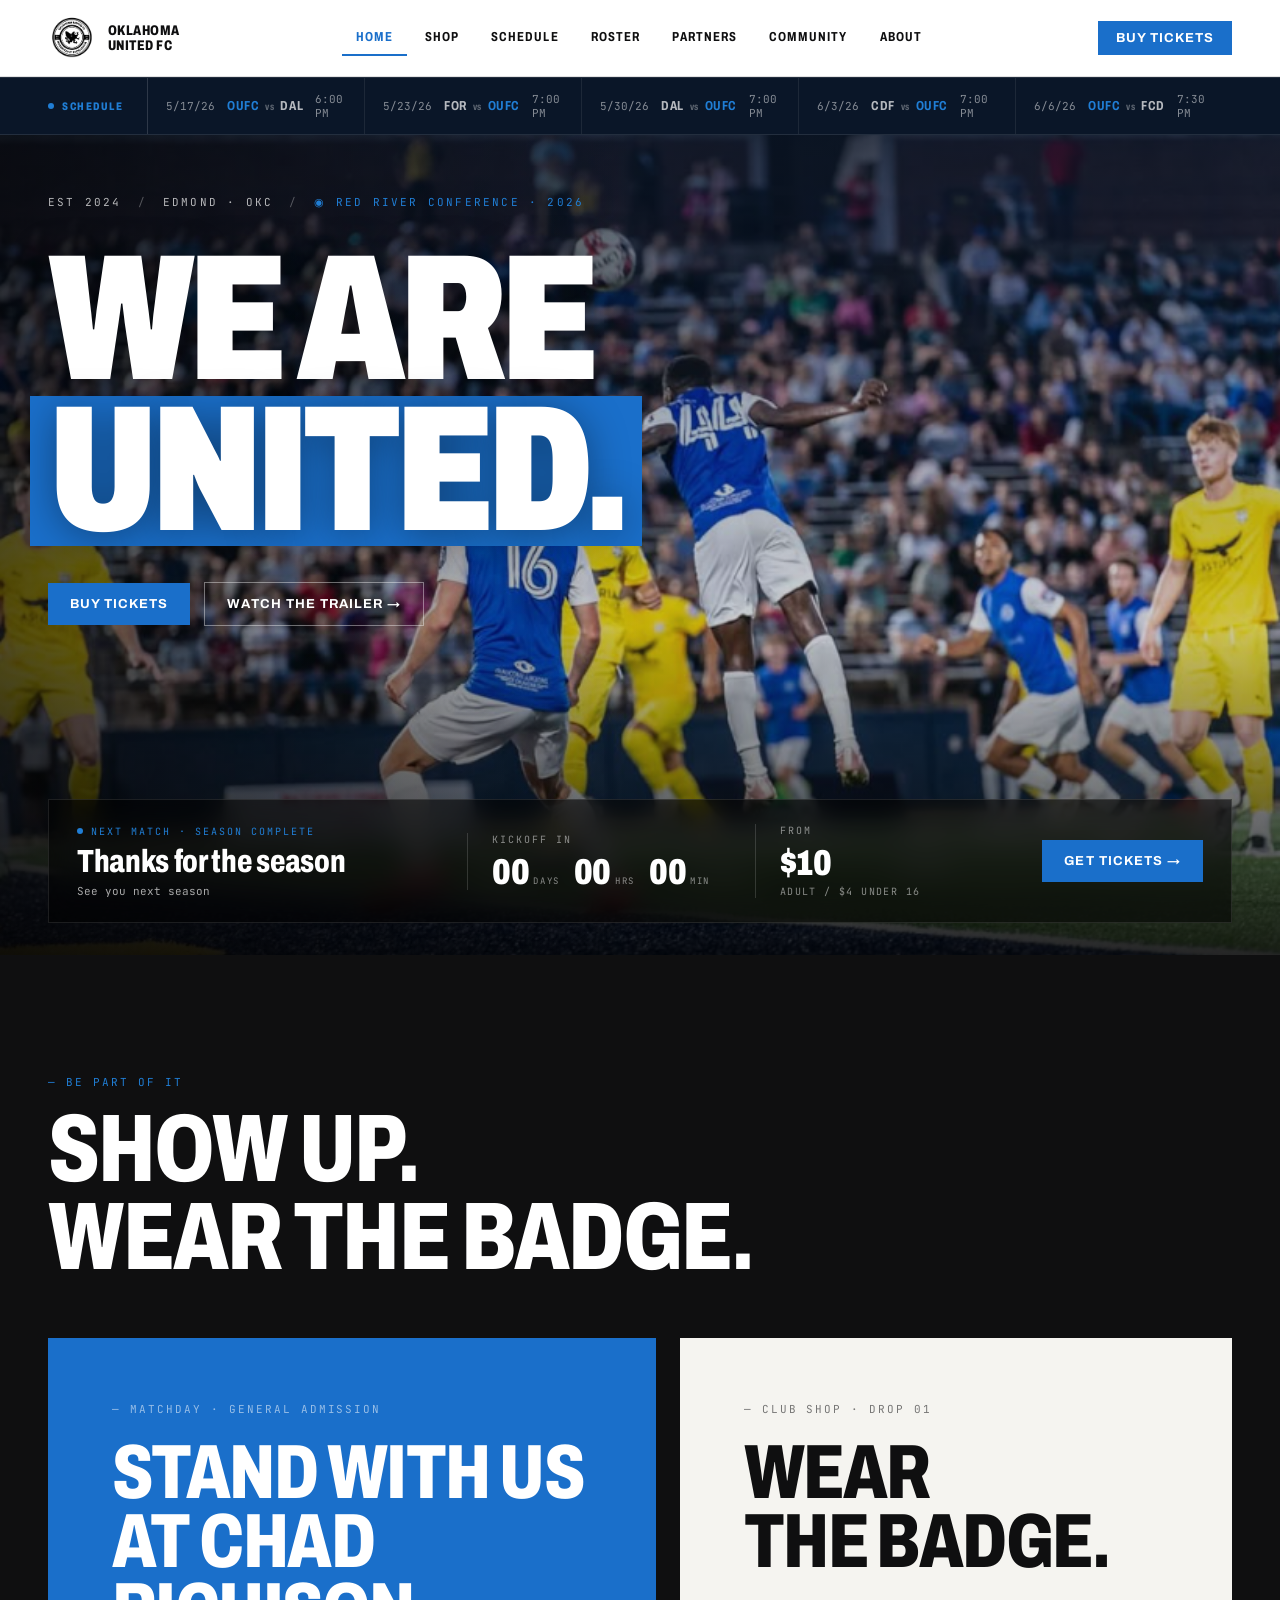
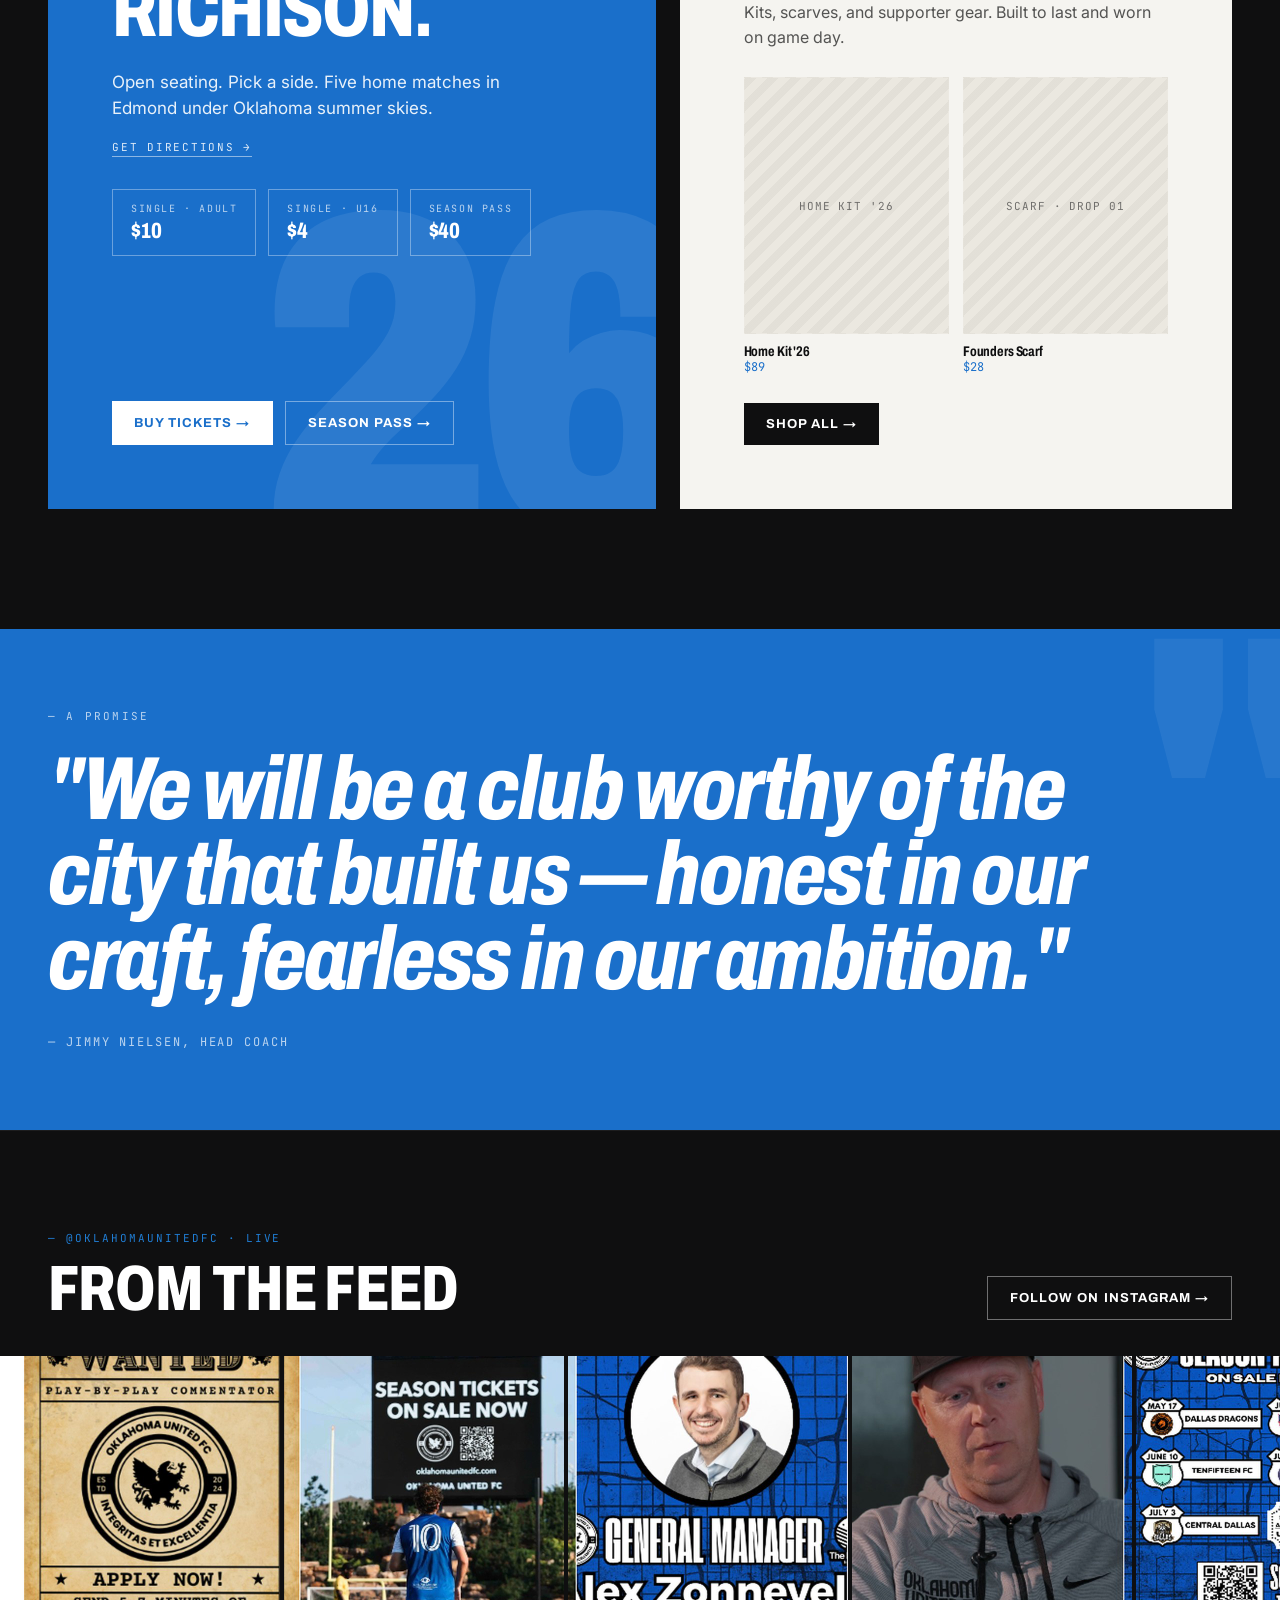
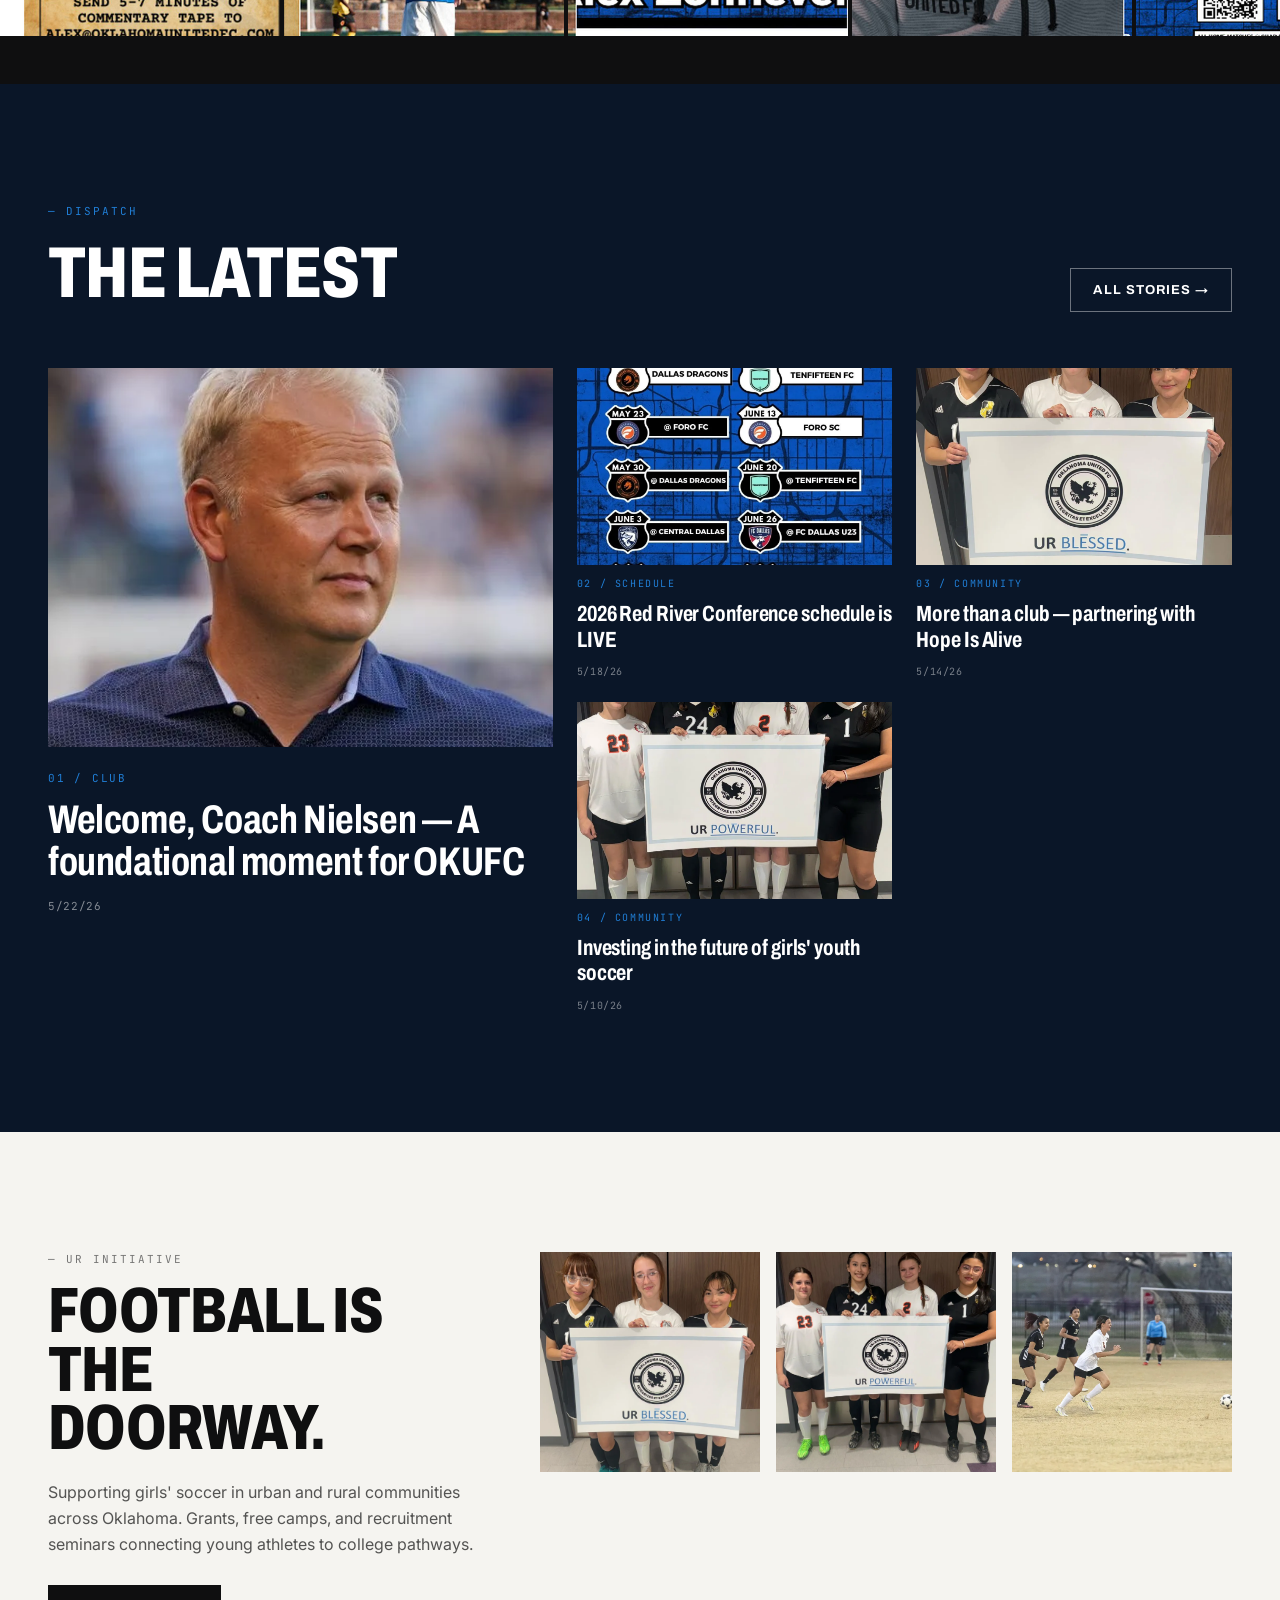
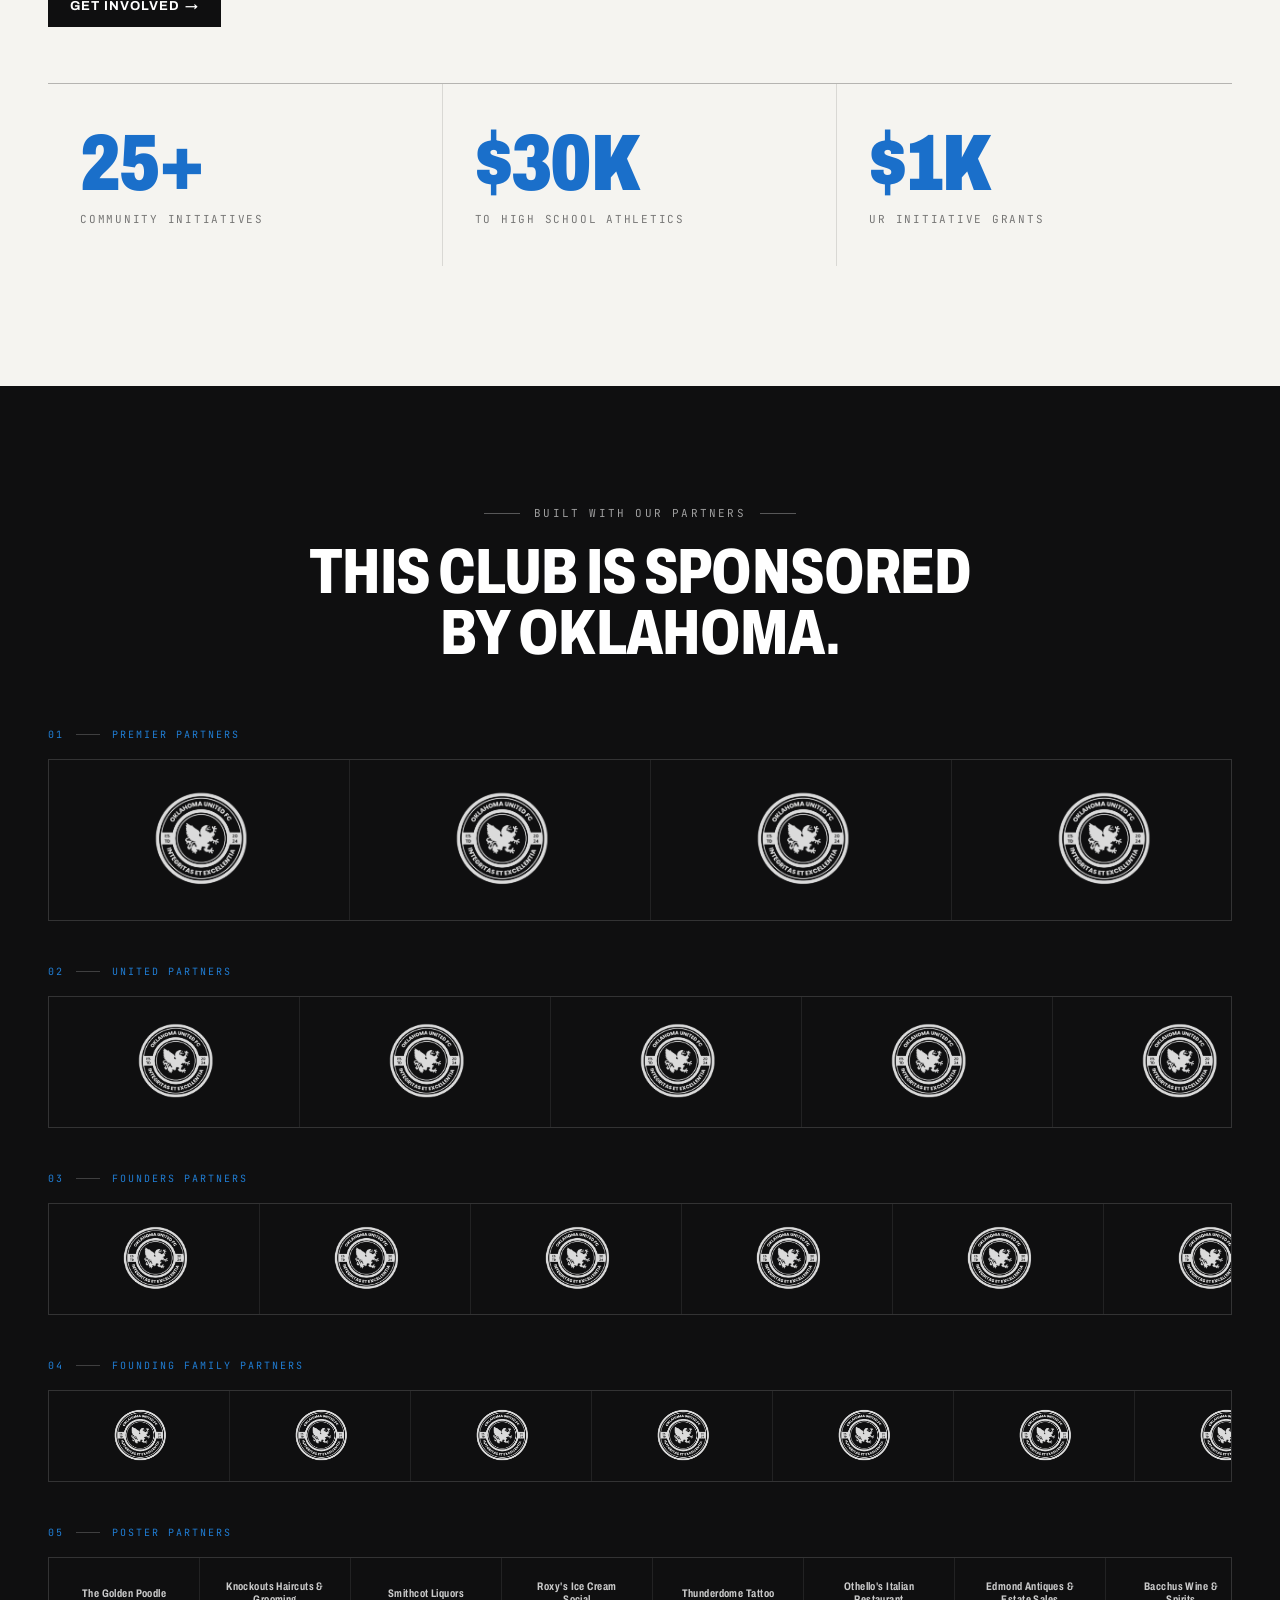
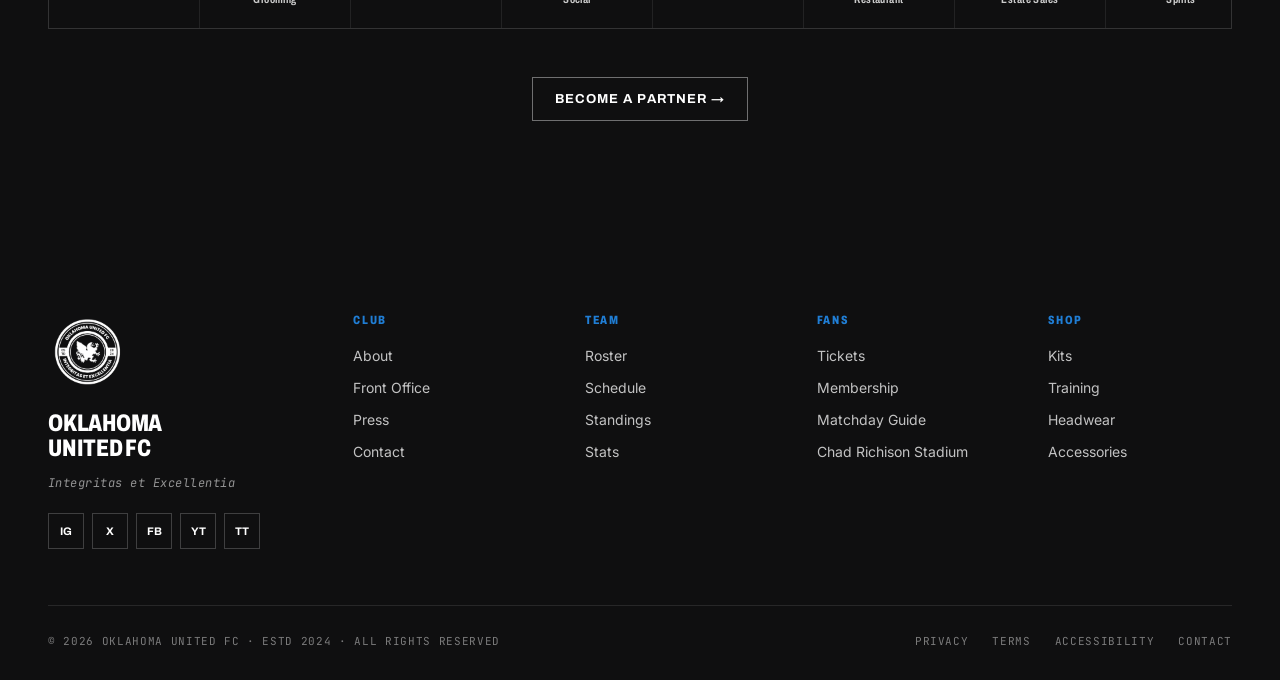
==== index.html @ c5e687e4 "Home: partner tiers use the same continuous marquee (dark variant) Co-Authored-By: Claude Opus 4.7 (" ====
<!doctype html>
<html lang="en">
<head>
<meta charset="utf-8" />
<title>Oklahoma United FC</title>
<meta name="viewport" content="width=device-width, initial-scale=1" />
<meta name="description" content="Oklahoma United FC — Inaugural 2026 season in The League FC's Red River Conference. Chad Richison Stadium · Edmond, OK." />
<link rel="icon" href="assets/logo-club.png" />
<meta property="og:type" content="website" />
<meta property="og:title" content="Oklahoma United FC" />
<meta property="og:description" content="Oklahoma United FC. Inaugural 2026 season in The League FC's Red River Conference. Chad Richison Stadium, Edmond, OK." />
<meta property="og:image" content="/assets/og-image.png" />
<meta property="og:image:width" content="1200" />
<meta property="og:image:height" content="630" />
<meta property="og:site_name" content="Oklahoma United FC" />
<meta name="twitter:card" content="summary_large_image" />
<meta name="twitter:title" content="Oklahoma United FC" />
<meta name="twitter:description" content="Oklahoma United FC. Inaugural 2026 season in The League FC's Red River Conference. Chad Richison Stadium, Edmond, OK." />
<meta name="twitter:image" content="/assets/og-image.png" />
<link rel="preconnect" href="https://fonts.googleapis.com" />
<link rel="preconnect" href="https://fonts.gstatic.com" crossorigin />
<link href="https://fonts.googleapis.com/css2?family=Archivo:ital,wdth,wght@0,75..125,400..900;1,75..125,400..900&family=Inter:wght@400;500;600;700&family=JetBrains+Mono:ital,wght@0,400;0,500;1,400&display=swap" rel="stylesheet" />
<link rel="stylesheet" href="styles/oufc.css" />
</head>
<body>
<div class="page page-dark">
  <div data-nav data-active="Home"></div>
  <div data-ticker="dark"></div>

  <!-- HERO -->
  <section style="position:relative;background:#000;color:#fff;overflow:hidden;min-height:820px;">
    <img src="assets/hero-main.jpg" alt="Oklahoma United FC" style="position:absolute;inset:0;width:100%;height:100%;object-fit:cover;object-position:center 35%;" onerror="this.style.display='none'" />
    <div style="position:absolute;inset:0;background:linear-gradient(180deg, rgba(10,22,40,0.78) 0%, rgba(10,22,40,0.3) 35%, rgba(10,22,40,0.2) 60%, rgba(0,0,0,0.85) 100%);"></div>
    <div style="position:absolute;inset:0;background:linear-gradient(90deg, rgba(0,0,0,0.6) 0%, transparent 50%);"></div>

    <div style="position:relative;max-width:1440px;margin:0 auto;padding:60px 48px 0;min-height:820px;display:flex;flex-direction:column;justify-content:space-between;">
      <div>
        <div class="font-mono" style="font-size:11px;letter-spacing:0.2em;text-transform:uppercase;color:rgba(255,255,255,0.7);margin-bottom:36px;display:flex;gap:16px;align-items:center;flex-wrap:wrap;">
          <span>EST 2024</span>
          <span style="color:rgba(255,255,255,0.3);">/</span>
          <span>EDMOND · OKC</span>
          <span style="color:rgba(255,255,255,0.3);">/</span>
          <span style="color:var(--blue-light);">◉ RED RIVER CONFERENCE · 2026</span>
        </div>
        <h1 class="font-display" style="font-size:clamp(80px, 14vw, 220px);font-weight:900;line-height:0.84;letter-spacing:-0.04em;text-transform:uppercase;margin-bottom:32px;text-shadow:0 4px 40px rgba(0,0,0,0.4);">
          We are<br/>
          <span style="background:var(--blue);padding:0 18px;display:inline-block;margin-left:-18px;">United.</span>
        </h1>
        <div style="display:flex;gap:14px;align-items:center;margin-top:36px;flex-wrap:wrap;">
          <a class="btn btn-primary" href="https://www.intix.com/org/oklahoma-united-fc" target="_blank" rel="noopener">Buy Tickets</a>
          <a class="btn btn-ghost-light" href="https://www.instagram.com/p/DLiURuMO5Ev/" target="_blank" rel="noopener">Watch the trailer →</a>
        </div>
      </div>

      <!-- Bottom strip — countdown + match info -->
      <div style="background:rgba(0,0,0,0.55);backdrop-filter:blur(14px);border:1px solid rgba(255,255,255,0.1);padding:24px 28px;display:grid;grid-template-columns:1.4fr 1fr 1fr auto;gap:32px;align-items:center;margin-bottom:32px;">
        <div>
          <div class="font-mono" style="font-size:10px;letter-spacing:0.2em;text-transform:uppercase;color:var(--blue-light);margin-bottom:8px;display:flex;align-items:center;gap:8px;">
            <span style="width:6px;height:6px;background:var(--blue-light);border-radius:50%;"></span>
            <span>Next Match · <span id="next-day-date">--</span></span>
          </div>
          <div id="next-matchup" class="font-display" style="font-size:32px;font-weight:800;line-height:1;">--</div>
          <div id="next-meta" class="font-mono" style="font-size:11px;color:rgba(255,255,255,0.65);margin-top:6px;">--</div>
        </div>
        <div style="border-left:1px solid rgba(255,255,255,0.15);padding-left:24px;">
          <div class="font-mono" style="font-size:10px;letter-spacing:0.2em;text-transform:uppercase;color:rgba(255,255,255,0.5);margin-bottom:8px;">Kickoff in</div>
          <div style="display:flex;gap:14px;align-items:baseline;">
            <div><span id="cd-days" class="font-display" style="font-size:36px;font-weight:900;line-height:1;">--</span><span class="font-mono" style="font-size:9px;letter-spacing:0.18em;color:rgba(255,255,255,0.5);margin-left:4px;">DAYS</span></div>
            <div><span id="cd-hrs" class="font-display" style="font-size:36px;font-weight:900;line-height:1;">--</span><span class="font-mono" style="font-size:9px;letter-spacing:0.18em;color:rgba(255,255,255,0.5);margin-left:4px;">HRS</span></div>
            <div><span id="cd-min" class="font-display" style="font-size:36px;font-weight:900;line-height:1;">--</span><span class="font-mono" style="font-size:9px;letter-spacing:0.18em;color:rgba(255,255,255,0.5);margin-left:4px;">MIN</span></div>
          </div>
        </div>
        <div style="border-left:1px solid rgba(255,255,255,0.15);padding-left:24px;">
          <div class="font-mono" style="font-size:10px;letter-spacing:0.2em;text-transform:uppercase;color:rgba(255,255,255,0.5);margin-bottom:8px;">From</div>
          <div class="font-display" style="font-size:36px;font-weight:900;line-height:1;">$10</div>
          <div class="font-mono" style="font-size:10px;color:rgba(255,255,255,0.5);margin-top:4px;letter-spacing:0.14em;text-transform:uppercase;">Adult / $4 Under 16</div>
        </div>
        <a class="btn btn-primary" href="https://www.intix.com/org/oklahoma-united-fc" target="_blank" rel="noopener">Get Tickets →</a>
      </div>
    </div>
  </section>

  <!-- TICKETS + SHOP -->
  <section style="background:var(--ink);color:#fff;padding:32px 48px 120px;">
    <div style="max-width:1440px;margin:0 auto;">
      <div style="padding-top:88px;padding-bottom:56px;display:flex;justify-content:space-between;align-items:flex-end;flex-wrap:wrap;gap:24px;">
        <div>
          <div class="font-mono" style="font-size:11px;letter-spacing:0.18em;text-transform:uppercase;color:var(--blue-light);margin-bottom:16px;">— Be part of it</div>
          <h2 class="font-display" style="font-size:clamp(48px, 8vw, 96px);font-weight:800;line-height:0.92;text-transform:uppercase;letter-spacing:-0.02em;">Show up.<br/>Wear the badge.</h2>
        </div>
      </div>
      <div style="display:grid;grid-template-columns:1.1fr 1fr;gap:24px;">
        <div style="background:var(--blue);padding:64px;position:relative;overflow:hidden;min-height:560px;display:flex;flex-direction:column;">
          <div class="font-display" style="position:absolute;right:-40px;bottom:-100px;font-size:460px;font-weight:900;color:rgba(255,255,255,0.08);line-height:1;letter-spacing:-0.04em;pointer-events:none;">26</div>
          <div class="eyebrow eyebrow-light" style="margin-bottom:22px;position:relative;">— Matchday · General Admission</div>
          <h3 class="font-display" style="font-size:clamp(48px, 6vw, 80px);font-weight:800;line-height:0.9;text-transform:uppercase;letter-spacing:-0.02em;margin-bottom:24px;position:relative;">Stand with us<br/>at Chad<br/>Richison.</h3>
          <p style="font-size:17px;line-height:1.55;color:rgba(255,255,255,0.9);max-width:440px;margin-bottom:18px;position:relative;">Open seating. Pick a side. Five home matches in Edmond under Oklahoma summer skies.</p>
          <a href="https://www.google.com/maps/search/?api=1&query=Chad+Richison+Stadium+100+E+University+Dr+Edmond+OK" target="_blank" rel="noopener" class="font-mono" style="display:inline-block;font-size:11px;letter-spacing:0.16em;text-transform:uppercase;color:rgba(255,255,255,0.85);text-decoration:none;border-bottom:1px solid rgba(255,255,255,0.5);padding-bottom:2px;margin-bottom:32px;position:relative;align-self:flex-start;">Get Directions →</a>
          <div style="display:flex;gap:12px;margin-bottom:36px;position:relative;flex-wrap:wrap;">
            <div style="padding:12px 18px;border:1px solid rgba(255,255,255,0.35);display:flex;flex-direction:column;gap:4px;">
              <span class="font-mono" style="font-size:10px;letter-spacing:0.16em;text-transform:uppercase;color:rgba(255,255,255,0.7);">Single · Adult</span>
              <span class="font-display" style="font-size:22px;font-weight:800;">$10</span>
            </div>
            <div style="padding:12px 18px;border:1px solid rgba(255,255,255,0.35);display:flex;flex-direction:column;gap:4px;">
              <span class="font-mono" style="font-size:10px;letter-spacing:0.16em;text-transform:uppercase;color:rgba(255,255,255,0.7);">Single · U16</span>
              <span class="font-display" style="font-size:22px;font-weight:800;">$4</span>
            </div>
            <div style="padding:12px 18px;border:1px solid rgba(255,255,255,0.35);display:flex;flex-direction:column;gap:4px;">
              <span class="font-mono" style="font-size:10px;letter-spacing:0.16em;text-transform:uppercase;color:rgba(255,255,255,0.7);">Season Pass</span>
              <span class="font-display" style="font-size:22px;font-weight:800;">$40</span>
            </div>
          </div>
          <div style="margin-top:auto;display:flex;gap:12px;position:relative;flex-wrap:wrap;">
            <a class="btn" href="https://www.intix.com/org/oklahoma-united-fc" target="_blank" rel="noopener" style="background:#fff;color:var(--blue);">Buy Tickets →</a>
            <a class="btn btn-ghost-light" href="tickets.html">Season Pass →</a>
          </div>
        </div>

        <div style="background:var(--paper);color:var(--ink);padding:64px;min-height:560px;display:flex;flex-direction:column;">
          <div class="eyebrow" style="margin-bottom:22px;">— Club Shop · Drop 01</div>
          <h3 class="font-display" style="font-size:clamp(48px, 6vw, 80px);font-weight:800;line-height:0.9;text-transform:uppercase;letter-spacing:-0.02em;margin-bottom:24px;">Wear<br/>the badge.</h3>
          <p style="font-size:16px;line-height:1.55;color:rgba(15,15,16,0.7);max-width:440px;margin-bottom:28px;">Kits, scarves, and supporter gear. Built to last and worn on game day.</p>
          <div style="display:grid;grid-template-columns:1fr 1fr;gap:14px;flex:1;margin-bottom:28px;">
            <div style="display:flex;flex-direction:column;">
              <div class="ph ph-light" style="aspect-ratio:4/5;flex:1;margin-bottom:10px;">HOME KIT '26</div>
              <div class="font-display" style="font-size:14px;font-weight:700;">Home Kit '26</div>
              <div class="font-mono" style="font-size:12px;color:var(--blue);">$89</div>
            </div>
            <div style="display:flex;flex-direction:column;">
              <div class="ph ph-light" style="aspect-ratio:4/5;flex:1;margin-bottom:10px;">SCARF · DROP 01</div>
              <div class="font-display" style="font-size:14px;font-weight:700;">Founders Scarf</div>
              <div class="font-mono" style="font-size:12px;color:var(--blue);">$28</div>
            </div>
          </div>
          <a class="btn btn-dark" href="https://www.oklahomaunitedfcstore.com/category/all-products" target="_blank" rel="noopener" style="align-self:flex-start;">Shop All →</a>
        </div>
      </div>
    </div>
  </section>

  <!-- MANIFESTO -->
  <section style="background:var(--blue);color:#fff;padding:80px 48px;position:relative;overflow:hidden;">
    <div style="max-width:1440px;margin:0 auto;position:relative;z-index:1;">
      <div class="font-mono" style="font-size:11px;letter-spacing:0.2em;text-transform:uppercase;color:rgba(255,255,255,0.7);margin-bottom:24px;">— A Promise</div>
      <h2 class="font-display italic" style="font-size:clamp(40px, 7vw, 96px);font-weight:800;line-height:0.95;letter-spacing:-0.02em;max-width:1100px;">"We will be a club worthy of the city that built us — honest in our craft, fearless in our ambition."</h2>
      <div class="font-mono" style="font-size:12px;letter-spacing:0.16em;text-transform:uppercase;color:rgba(255,255,255,0.7);margin-top:32px;">— Jimmy Nielsen, Head Coach</div>
    </div>
    <div class="font-display" style="position:absolute;right:-40px;top:-60px;font-size:480px;font-weight:900;color:rgba(255,255,255,0.06);line-height:1;letter-spacing:-0.04em;pointer-events:none;">"</div>
  </section>

  <!-- INSTAGRAM STRIP — auto-scrolling marquee. Items duplicated for seamless loop.
       To wire to a live IG feed: replace the <div class="ig-marquee-row"> contents
       with the <iframe>/<script> embed from a service like SnapWidget or LightWidget. -->
  <section style="background:var(--ink);color:#fff;padding:100px 0 48px;border-top:1px solid rgba(255,255,255,0.06);">
    <div style="max-width:1440px;margin:0 auto;padding:0 48px;display:flex;justify-content:space-between;align-items:flex-end;margin-bottom:36px;flex-wrap:wrap;gap:24px;">
      <div>
        <div class="font-mono" style="font-size:11px;letter-spacing:0.18em;text-transform:uppercase;color:var(--blue-light);margin-bottom:14px;">— @oklahomaunitedfc · Live</div>
        <h2 class="font-display" style="font-size:clamp(40px, 5vw, 64px);font-weight:800;text-transform:uppercase;letter-spacing:-0.01em;line-height:0.95;">From the feed</h2>
      </div>
      <a class="btn btn-ghost-light" href="https://www.instagram.com/oklahomaunitedfc/" target="_blank" rel="noopener">Follow on Instagram →</a>
    </div>
    <div class="ig-marquee">
      <div class="ig-marquee-row">
        <a href="https://www.instagram.com/oklahomaunitedfc/" target="_blank" rel="noopener" class="ig-marquee-item"><img src="assets/instagram/ig-1.jpg" alt="" /></a>
        <a href="https://www.instagram.com/oklahomaunitedfc/" target="_blank" rel="noopener" class="ig-marquee-item"><img src="assets/instagram/ig-2.jpg" alt="" /></a>
        <a href="https://www.instagram.com/oklahomaunitedfc/" target="_blank" rel="noopener" class="ig-marquee-item"><img src="assets/instagram/ig-3.jpg" alt="" /></a>
        <a href="https://www.instagram.com/oklahomaunitedfc/" target="_blank" rel="noopener" class="ig-marquee-item"><img src="assets/instagram/ig-4.jpg" alt="" /></a>
        <a href="https://www.instagram.com/oklahomaunitedfc/" target="_blank" rel="noopener" class="ig-marquee-item"><img src="assets/instagram/ig-5.jpg" alt="" /></a>
        <a href="https://www.instagram.com/oklahomaunitedfc/" target="_blank" rel="noopener" class="ig-marquee-item"><img src="assets/instagram/ig-6.jpg" alt="" /></a>
        <a href="https://www.instagram.com/oklahomaunitedfc/" target="_blank" rel="noopener" class="ig-marquee-item"><img src="assets/instagram/ig-7.jpg" alt="" /></a>
        <a href="https://www.instagram.com/oklahomaunitedfc/" target="_blank" rel="noopener" class="ig-marquee-item"><img src="assets/instagram/ig-8.jpg" alt="" /></a>
        <a href="https://www.instagram.com/oklahomaunitedfc/" target="_blank" rel="noopener" class="ig-marquee-item"><img src="assets/instagram/ig-9.jpg" alt="" /></a>
        <a href="https://www.instagram.com/oklahomaunitedfc/" target="_blank" rel="noopener" class="ig-marquee-item"><img src="assets/instagram/ig-10.jpg" alt="" /></a>
        <a href="https://www.instagram.com/oklahomaunitedfc/" target="_blank" rel="noopener" class="ig-marquee-item" aria-hidden="true" tabindex="-1"><img src="assets/instagram/ig-1.jpg" alt="" /></a>
        <a href="https://www.instagram.com/oklahomaunitedfc/" target="_blank" rel="noopener" class="ig-marquee-item" aria-hidden="true" tabindex="-1"><img src="assets/instagram/ig-2.jpg" alt="" /></a>
        <a href="https://www.instagram.com/oklahomaunitedfc/" target="_blank" rel="noopener" class="ig-marquee-item" aria-hidden="true" tabindex="-1"><img src="assets/instagram/ig-3.jpg" alt="" /></a>
        <a href="https://www.instagram.com/oklahomaunitedfc/" target="_blank" rel="noopener" class="ig-marquee-item" aria-hidden="true" tabindex="-1"><img src="assets/instagram/ig-4.jpg" alt="" /></a>
        <a href="https://www.instagram.com/oklahomaunitedfc/" target="_blank" rel="noopener" class="ig-marquee-item" aria-hidden="true" tabindex="-1"><img src="assets/instagram/ig-5.jpg" alt="" /></a>
        <a href="https://www.instagram.com/oklahomaunitedfc/" target="_blank" rel="noopener" class="ig-marquee-item" aria-hidden="true" tabindex="-1"><img src="assets/instagram/ig-6.jpg" alt="" /></a>
        <a href="https://www.instagram.com/oklahomaunitedfc/" target="_blank" rel="noopener" class="ig-marquee-item" aria-hidden="true" tabindex="-1"><img src="assets/instagram/ig-7.jpg" alt="" /></a>
        <a href="https://www.instagram.com/oklahomaunitedfc/" target="_blank" rel="noopener" class="ig-marquee-item" aria-hidden="true" tabindex="-1"><img src="assets/instagram/ig-8.jpg" alt="" /></a>
        <a href="https://www.instagram.com/oklahomaunitedfc/" target="_blank" rel="noopener" class="ig-marquee-item" aria-hidden="true" tabindex="-1"><img src="assets/instagram/ig-9.jpg" alt="" /></a>
        <a href="https://www.instagram.com/oklahomaunitedfc/" target="_blank" rel="noopener" class="ig-marquee-item" aria-hidden="true" tabindex="-1"><img src="assets/instagram/ig-10.jpg" alt="" /></a>
      </div>
    </div>
  </section>

  <!-- NEWS -->
  <section style="background:var(--navy);color:#fff;padding:120px 48px;">
    <div style="max-width:1440px;margin:0 auto;">
      <div style="display:flex;justify-content:space-between;align-items:flex-end;margin-bottom:56px;flex-wrap:wrap;gap:24px;">
        <div>
          <div class="font-mono" style="font-size:11px;letter-spacing:0.18em;text-transform:uppercase;color:var(--blue-light);margin-bottom:16px;">— Dispatch</div>
          <h2 class="font-display" style="font-size:clamp(40px, 6vw, 72px);font-weight:800;text-transform:uppercase;letter-spacing:-0.01em;">The latest</h2>
        </div>
        <a class="btn btn-ghost-light" href="news.html">All Stories →</a>
      </div>
      <div style="display:grid;grid-template-columns:1.6fr 1fr 1fr;grid-template-rows:auto auto;gap:24px;">
        <article style="grid-row:span 2;display:flex;flex-direction:column;">
          <img src="assets/jimmy-nielsen.jpg" alt="" style="width:100%;aspect-ratio:4/3;object-fit:cover;margin-bottom:24px;" />
          <div class="font-mono" style="font-size:11px;letter-spacing:0.16em;color:var(--blue-light);text-transform:uppercase;margin-bottom:14px;">01 / CLUB</div>
          <h3 class="font-display" style="font-size:40px;font-weight:700;line-height:1.05;margin-bottom:16px;letter-spacing:-0.01em;">Welcome, Coach Nielsen — A foundational moment for OKUFC</h3>
          <div class="font-mono" style="font-size:11px;color:rgba(255,255,255,0.5);letter-spacing:0.06em;">5/22/26</div>
        </article>
        <article style="display:flex;flex-direction:column;gap:12px;">
          <img src="assets/schedule-infographic.jpg" alt="" style="width:100%;aspect-ratio:16/10;object-fit:cover;" />
          <div class="font-mono" style="font-size:10px;letter-spacing:0.16em;color:var(--blue-light);text-transform:uppercase;">02 / SCHEDULE</div>
          <h3 class="font-display" style="font-size:22px;font-weight:700;line-height:1.15;letter-spacing:-0.005em;">2026 Red River Conference schedule is LIVE</h3>
          <div class="font-mono" style="font-size:10px;color:rgba(255,255,255,0.45);letter-spacing:0.06em;">5/18/26</div>
        </article>
        <article style="display:flex;flex-direction:column;gap:12px;">
          <img src="assets/community-1.jpg" alt="" style="width:100%;aspect-ratio:16/10;object-fit:cover;" />
          <div class="font-mono" style="font-size:10px;letter-spacing:0.16em;color:var(--blue-light);text-transform:uppercase;">03 / COMMUNITY</div>
          <h3 class="font-display" style="font-size:22px;font-weight:700;line-height:1.15;letter-spacing:-0.005em;">More than a club — partnering with Hope Is Alive</h3>
          <div class="font-mono" style="font-size:10px;color:rgba(255,255,255,0.45);letter-spacing:0.06em;">5/14/26</div>
        </article>
        <article style="display:flex;flex-direction:column;gap:12px;">
          <img src="assets/community-2.jpg" alt="" style="width:100%;aspect-ratio:16/10;object-fit:cover;" />
          <div class="font-mono" style="font-size:10px;letter-spacing:0.16em;color:var(--blue-light);text-transform:uppercase;">04 / COMMUNITY</div>
          <h3 class="font-display" style="font-size:22px;font-weight:700;line-height:1.15;letter-spacing:-0.005em;">Investing in the future of girls' youth soccer</h3>
          <div class="font-mono" style="font-size:10px;color:rgba(255,255,255,0.45);letter-spacing:0.06em;">5/10/26</div>
        </article>
      </div>
    </div>
  </section>

  <!-- COMMUNITY -->
  <section style="background:var(--paper);color:var(--ink);padding:120px 48px;">
    <div style="max-width:1440px;margin:0 auto;">
      <div style="display:grid;grid-template-columns:1fr 1.6fr;gap:60px;margin-bottom:56px;">
        <div>
          <div class="eyebrow" style="margin-bottom:16px;">— UR Initiative</div>
          <h2 class="font-display" style="font-size:clamp(40px, 5vw, 64px);font-weight:800;text-transform:uppercase;line-height:0.92;letter-spacing:-0.01em;margin-bottom:22px;">Football is the<br/>doorway.</h2>
          <p style="font-size:16px;line-height:1.6;color:rgba(15,15,16,0.7);margin-bottom:28px;">Supporting girls' soccer in urban and rural communities across Oklahoma. Grants, free camps, and recruitment seminars connecting young athletes to college pathways.</p>
          <a class="btn btn-dark" href="community.html">Get Involved →</a>
        </div>
        <div style="display:grid;grid-template-columns:repeat(3, 1fr);gap:16px;">
          <img src="assets/community-1.jpg" alt="" style="width:100%;aspect-ratio:1/1;object-fit:cover;" />
          <img src="assets/community-2.jpg" alt="" style="width:100%;aspect-ratio:1/1;object-fit:cover;" />
          <img src="assets/community-3.jpg" alt="" style="width:100%;aspect-ratio:1/1;object-fit:cover;" />
        </div>
      </div>
      <div style="display:grid;grid-template-columns:repeat(3, 1fr);gap:0;border-top:1px solid var(--line-strong);">
        <div style="padding:40px 32px;border-right:1px solid var(--line);">
          <div class="font-display" style="font-size:80px;font-weight:900;line-height:1;color:var(--blue);margin-bottom:8px;letter-spacing:-0.02em;">25+</div>
          <div class="font-mono" style="font-size:11px;letter-spacing:0.16em;text-transform:uppercase;color:rgba(15,15,16,0.55);">Community Initiatives</div>
        </div>
        <div style="padding:40px 32px;border-right:1px solid var(--line);">
          <div class="font-display" style="font-size:80px;font-weight:900;line-height:1;color:var(--blue);margin-bottom:8px;letter-spacing:-0.02em;">$30K</div>
          <div class="font-mono" style="font-size:11px;letter-spacing:0.16em;text-transform:uppercase;color:rgba(15,15,16,0.55);">To High School Athletics</div>
        </div>
        <div style="padding:40px 32px;">
          <div class="font-display" style="font-size:80px;font-weight:900;line-height:1;color:var(--blue);margin-bottom:8px;letter-spacing:-0.02em;">$1K</div>
          <div class="font-mono" style="font-size:11px;letter-spacing:0.16em;text-transform:uppercase;color:rgba(15,15,16,0.55);">UR Initiative Grants</div>
        </div>
      </div>
    </div>
  </section>

  <!-- PARTNERS -->
  <section id="partners-home" style="background:var(--ink);color:#fff;padding:120px 48px;">
    <div style="max-width:1440px;margin:0 auto;">
      <div style="text-align:center;margin-bottom:64px;">
        <div style="display:flex;align-items:center;justify-content:center;gap:14px;margin-bottom:22px;">
          <span style="width:36px;height:1px;background:rgba(255,255,255,0.3);"></span>
          <div class="font-mono" style="font-size:11px;letter-spacing:0.2em;text-transform:uppercase;color:rgba(255,255,255,0.6);">Built with our partners</div>
          <span style="width:36px;height:1px;background:rgba(255,255,255,0.3);"></span>
        </div>
        <h2 class="font-display" style="font-size:clamp(40px, 5vw, 64px);font-weight:800;text-transform:uppercase;letter-spacing:-0.01em;line-height:0.95;">This club is sponsored<br/>by Oklahoma.</h2>
      </div>
      <div id="partners-tiers"></div>
      <div style="text-align:center;margin-top:48px;">
        <a class="btn btn-ghost-light" href="partners.html">Become a Partner →</a>
      </div>
    </div>
  </section>

  <div data-footer></div>
</div>

<script src="js/data.js"></script>
<script src="js/site.js"></script>
<script>
  // Live next-match countdown. Picks the next match where kickoff > now.
  // Auto-rolls to the next fixture once kickoff has passed. Updates every 30s.
  (function () {
    var D = window.OUFC_DATA;
    function pad(n) { return String(n).padStart(2, "0"); }
    function $(id) { return document.getElementById(id); }

    function tick() {
      var now = Date.now();
      var next = D.schedule.find(function (m) { return Date.parse(m.kickoff) > now; });

      if (!next) {
        $("next-day-date").textContent = "Season Complete";
        $("next-matchup").textContent  = "Thanks for the season";
        $("next-meta").textContent     = "See you next season";
        $("cd-days").textContent = "00";
        $("cd-hrs").textContent  = "00";
        $("cd-min").textContent  = "00";
        return;
      }

      var diff = Date.parse(next.kickoff) - now;
      var days = Math.floor(diff / 86400000);
      var hrs  = Math.floor((diff % 86400000) / 3600000);
      var mins = Math.floor((diff % 3600000) / 60000);

      $("cd-days").textContent = pad(days);
      $("cd-hrs").textContent  = pad(hrs);
      $("cd-min").textContent  = pad(mins);

      var dayOfWeek = (next.day.split(" · ")[0] || "").trim();
      var time      = (next.day.split(" · ")[1] || "").trim();
      var matchup = next.home
        ? "OUFC vs " + next.opp.toUpperCase()
        : next.opp.toUpperCase() + " vs OUFC";
      var venueShort = next.venue.split(" · ")[0];

      $("next-day-date").textContent = dayOfWeek + " " + next.date;
      $("next-matchup").textContent  = matchup;
      $("next-meta").textContent     = time + " CT · " + venueShort;
    }

    tick();
    setInterval(tick, 30000);
  })();
</script>
<script>
  // Render the partner tier wall on home from data. Skips empty tiers.
  (function () {
    var D = window.OUFC_DATA;
    var host = document.getElementById("partners-tiers");
    if (!host) return;
    var visible = D.partnerTiers.filter(function (t) { return t.partners && t.partners.length > 0; });
    var html = visible.map(function (tier, ti) {
      var h = tier.tier === "Premier" ? 160 : tier.tier === "United" ? 130 : tier.tier === "Founders" ? 110 : tier.tier === "Founding Family" ? 90 : 70;
      var w = tier.tier === "Premier" ? 300 : tier.tier === "United" ? 250 : tier.tier === "Founders" ? 210 : tier.tier === "Founding Family" ? 180 : 150;
      var fs = tier.tier === "Premier" ? 24 : tier.tier === "United" ? 20 : tier.tier === "Founders" ? 17 : tier.tier === "Founding Family" ? 14 : 11;
      var pxPerSec = tier.tier === "Premier" ? 60 : tier.tier === "United" ? 70 : 80;
      var loopWidth = (w + 1) * tier.partners.length;
      var duration = Math.max(20, Math.round(loopWidth / pxPerSec));

      function cell(p) {
        var inner = p.logo
          ? '<img src="' + p.logo + '" alt="' + p.name + '" />'
          : p.name;
        return '<div class="partner-marquee-item font-display" style="width:' + w + 'px;height:' + h + 'px;font-size:' + fs + 'px;">' + inner + '</div>';
      }
      var cells = tier.partners.map(cell).join("") + tier.partners.map(cell).join("");

      return '<div style="margin-bottom:44px;">' +
        '<div class="font-mono" style="font-size:10px;letter-spacing:0.2em;text-transform:uppercase;color:var(--blue-light);margin-bottom:18px;display:flex;align-items:center;gap:12px;">' +
          '<span>' + String(ti + 1).padStart(2, "0") + '</span>' +
          '<span style="width:24px;height:1px;background:rgba(255,255,255,0.2);"></span>' +
          '<span>' + tier.tier + ' Partners</span>' +
        '</div>' +
        '<div class="partner-marquee is-dark" style="--marquee-duration:' + duration + 's;">' +
          '<div class="partner-marquee-row" aria-label="' + tier.tier + ' partners">' + cells + '</div>' +
        '</div>' +
      '</div>';
    }).join("");
    host.innerHTML = html;
  })();
</script>
</body>
</html>
---- styles/oufc.css ----
/* OUFC Design System */
:root {
  --blue: #1a6fca;
  --blue-light: #207ED5;
  --blue-deep: #0a3d7a;
  --navy: #0a1628;
  --ink: #0f0f10;
  --paper: #f5f4f0;
  --paper-2: #ebe8e0;
  --line: rgba(15,15,16,0.12);
  --line-strong: rgba(15,15,16,0.28);
  --gold: oklch(0.74 0.13 75);
  --red: #c62828;
  --green: #2e7d32;
}

* { box-sizing: border-box; margin: 0; padding: 0; }

html, body { background: var(--paper); color: var(--ink); font-family: 'Inter', system-ui, sans-serif; -webkit-font-smoothing: antialiased; }

img { display: block; max-width: 100%; }

a { color: inherit; }

.font-display { font-family: 'Archivo', 'Helvetica Neue', sans-serif; font-stretch: condensed; letter-spacing: -0.01em; }
.font-mono { font-family: 'JetBrains Mono', ui-monospace, monospace; }

.uppercase { text-transform: uppercase; }
.italic { font-style: italic; }

/* placeholder image style */
.ph {
  background:
    repeating-linear-gradient(135deg, rgba(255,255,255,0.05) 0 8px, transparent 8px 16px),
    linear-gradient(180deg, #1a2030, #0a1628);
  color: rgba(255,255,255,0.55);
  display: flex; align-items: center; justify-content: center;
  font-family: 'JetBrains Mono', monospace;
  font-size: 11px;
  letter-spacing: 0.08em;
  text-transform: uppercase;
  border: 1px solid rgba(255,255,255,0.06);
}
.ph-light {
  background:
    repeating-linear-gradient(135deg, rgba(15,15,16,0.04) 0 8px, transparent 8px 16px),
    var(--paper-2);
  color: rgba(15,15,16,0.55);
}

/* Shared button */
.btn {
  display: inline-flex; align-items: center; gap: 8px;
  padding: 14px 22px;
  border: none; cursor: pointer;
  font-family: 'Archivo', sans-serif;
  font-weight: 700;
  font-size: 13px;
  letter-spacing: 0.08em;
  text-transform: uppercase;
  text-decoration: none;
  transition: all .15s ease;
}
.btn-primary { background: var(--blue); color: #fff; }
.btn-primary:hover { background: var(--blue-light); }
.btn-dark { background: var(--ink); color: #fff; }
.btn-ghost { background: transparent; color: var(--ink); border: 1.5px solid var(--ink); }
.btn-ghost-light { background: transparent; color: #fff; border: 1.5px solid rgba(255,255,255,0.4); }

.eyebrow {
  font-family: 'JetBrains Mono', monospace;
  font-size: 11px;
  letter-spacing: 0.18em;
  text-transform: uppercase;
  color: rgba(15,15,16,0.55);
}
.eyebrow-light { color: rgba(255,255,255,0.55); }

/* Hamburger button — hidden on desktop, shown on mobile via media query */
.nav-toggle {
  display: none;
  align-items: center;
  gap: 6px;
  padding: 9px 14px;
  background: transparent;
  color: var(--ink);
  border: 1.5px solid var(--ink);
  cursor: pointer;
  font-family: 'Archivo', sans-serif;
  font-weight: 700;
  font-size: 12px;
  letter-spacing: 0.08em;
  text-transform: uppercase;
}
.nav-toggle:hover { background: var(--ink); color: #fff; }
.nav-toggle-icon { font-size: 14px; line-height: 1; }

/* Instagram marquee — auto-scrolling continuous loop.
   Items are duplicated in HTML so translateX(-50%) loops seamlessly. */
.ig-marquee {
  overflow: hidden;
  position: relative;
}
.ig-marquee-row {
  display: flex;
  width: max-content;
  animation: ig-marquee 60s linear infinite;
  will-change: transform;
}
.ig-marquee:hover .ig-marquee-row {
  animation-play-state: paused;
}
.ig-marquee-item {
  flex: 0 0 280px;
  height: 280px;
  position: relative;
  display: block;
  margin-right: 4px;
  text-decoration: none;
}
.ig-marquee-item img {
  width: 280px;
  height: 280px;
  object-fit: cover;
  display: block;
}
.ig-marquee-meta {
  position: absolute;
  left: 12px;
  bottom: 12px;
  color: #fff;
  letter-spacing: 0.14em;
  text-shadow: 0 1px 4px rgba(0,0,0,0.6);
  font-size: 10px;
  font-family: 'JetBrains Mono', ui-monospace, monospace;
}
@keyframes ig-marquee {
  from { transform: translateX(0); }
  to { transform: translateX(-50%); }
}
@media (prefers-reduced-motion: reduce) {
  .ig-marquee-row { animation: none; }
}

/* Partner tier marquee — same loop pattern, sized per tier via inline vars. */
.partner-marquee {
  overflow: hidden;
  position: relative;
  border: 1px solid var(--line);
  background: var(--line);
}
.partner-marquee-row {
  display: flex;
  width: max-content;
  animation: partner-marquee var(--marquee-duration, 60s) linear infinite;
  will-change: transform;
}
.partner-marquee:hover .partner-marquee-row {
  animation-play-state: paused;
}
.partner-marquee-item {
  flex: 0 0 auto;
  display: flex;
  align-items: center;
  justify-content: center;
  background: var(--paper);
  margin-right: 1px;
  padding: 0 24px;
  text-align: center;
  line-height: 1.15;
  font-weight: 700;
  letter-spacing: 0.04em;
  color: rgba(15, 15, 16, 0.78);
}
.partner-marquee-item img {
  max-width: 80%;
  max-height: 70%;
  object-fit: contain;
}
.partner-marquee.is-dark {
  border-color: rgba(255, 255, 255, 0.08);
  background: rgba(255, 255, 255, 0.08);
}
.partner-marquee.is-dark .partner-marquee-item {
  background: var(--ink);
  color: rgba(255, 255, 255, 0.78);
}
.partner-marquee.is-dark .partner-marquee-item img {
  filter: brightness(0) invert(1);
  opacity: 0.85;
}
@keyframes partner-marquee {
  from { transform: translateX(0); }
  to { transform: translateX(-50%); }
}
@media (prefers-reduced-motion: reduce) {
  .partner-marquee-row { animation: none; }
}

/* Page wrapper — full-bleed; section backgrounds run edge-to-edge,
   inner content is centered at max-width: 1440px inside each section. */
.page {
  width: 100%;
  background: var(--paper);
  color: var(--ink);
  overflow-x: hidden;
}
.page-dark { background: var(--navy); color: #fff; }

/* ---------- Mobile responsive overrides ----------
   The design uses lots of inline `grid-template-columns` with fixed counts
   and `padding: ... 48px` for side gutters. We override those at narrow
   breakpoints. !important is required to beat inline styles. */
@media (max-width: 900px) {
  /* Stack every explicit-column grid into a single column */
  [style*="grid-template-columns"] {
    grid-template-columns: 1fr !important;
    gap: 20px !important;
  }

  /* Side borders look wrong once a grid is stacked */
  [style*="border-left:1px solid"] {
    border-left: none !important;
    padding-left: 0 !important;
  }
  [style*="border-right:1px solid"] {
    border-right: none !important;
  }

  /* Header on mobile: tight row with logo + hamburger + Buy Tickets.
     Nav links collapse into a dropdown that opens when MENU is tapped. */
  header > div {
    flex-wrap: wrap !important;
    height: auto !important;
    padding: 10px 14px !important;
    gap: 8px !important;
    justify-content: flex-start !important;
  }
  header > div > a:first-child {
    margin-right: auto !important;
  }
  header > div > a:first-child img {
    height: 36px !important;
  }
  header > div > a:first-child div {
    font-size: 11px !important;
  }
  /* Show the hamburger */
  .nav-toggle { display: inline-flex !important; }
  /* Hide nav links by default; show as full-width dropdown when toggled */
  header nav.nav-links {
    display: none !important;
    order: 99 !important;
    width: 100% !important;
    flex-wrap: wrap !important;
    justify-content: center !important;
    gap: 0 !important;
    margin-top: 6px !important;
    padding-top: 8px !important;
    border-top: 1px solid var(--line) !important;
  }
  header nav.nav-links.is-open {
    display: flex !important;
  }
  header nav.nav-links a {
    padding: 12px 16px !important;
    font-size: 13px !important;
    width: 100% !important;
    text-align: center !important;
    border-bottom: 1px solid var(--line) !important;
  }
  /* Shrink Buy Tickets button slightly so it fits next to MENU */
  header > div > a.btn-primary {
    padding: 9px 14px !important;
    font-size: 12px !important;
  }

  /* Reduce horizontal padding on all sections + inner padded containers */
  section,
  footer > div,
  div[style*="padding:0 48px"] {
    padding-left: 20px !important;
    padding-right: 20px !important;
  }

  /* Tighten huge top/bottom padding on big sections */
  section[style*="padding:120px"] { padding-top: 64px !important; padding-bottom: 64px !important; }
  section[style*="padding:96px"]  { padding-top: 56px !important; padding-bottom: 56px !important; }
  section[style*="padding:88px"]  { padding-top: 48px !important; padding-bottom: 48px !important; }
  section[style*="padding:80px"]  { padding-top: 48px !important; padding-bottom: 48px !important; }
  section[style*="padding:72px"]  { padding-top: 48px !important; padding-bottom: 48px !important; }

  /* Hero on home — shrink min-height + inner padding */
  section[style*="min-height:820px"] { min-height: 560px !important; }
  div[style*="padding:60px 48px 0"] { padding: 36px 20px 0 !important; min-height: 560px !important; }

  /* Ticker: scroll horizontally instead of clipping */
  [style*="display:flex;flex:1;overflow:hidden"] {
    overflow-x: auto !important;
    overflow-y: hidden !important;
  }

  /* Schedule pill filter buttons — make tappable */
  button[style*="padding:10px 18px"], button[style*="padding:10px 16px"] {
    padding: 10px 14px !important;
    font-size: 11px !important;
  }
}

@media (max-width: 600px) {
  section,
  footer > div,
  div[style*="padding:0 48px"] {
    padding-left: 16px !important;
    padding-right: 16px !important;
  }
  /* Cards/blocks with inner padding 64 — tighten */
  div[style*="padding:64px"]    { padding: 32px !important; }
  div[style*="padding:48px"]    { padding: 24px !important; }
  div[style*="padding:36px"]    { padding: 24px !important; }
  /* Buttons: full-width on tiny screens for thumb-friendly tapping */
  .btn { padding: 12px 18px; font-size: 12px; }
}
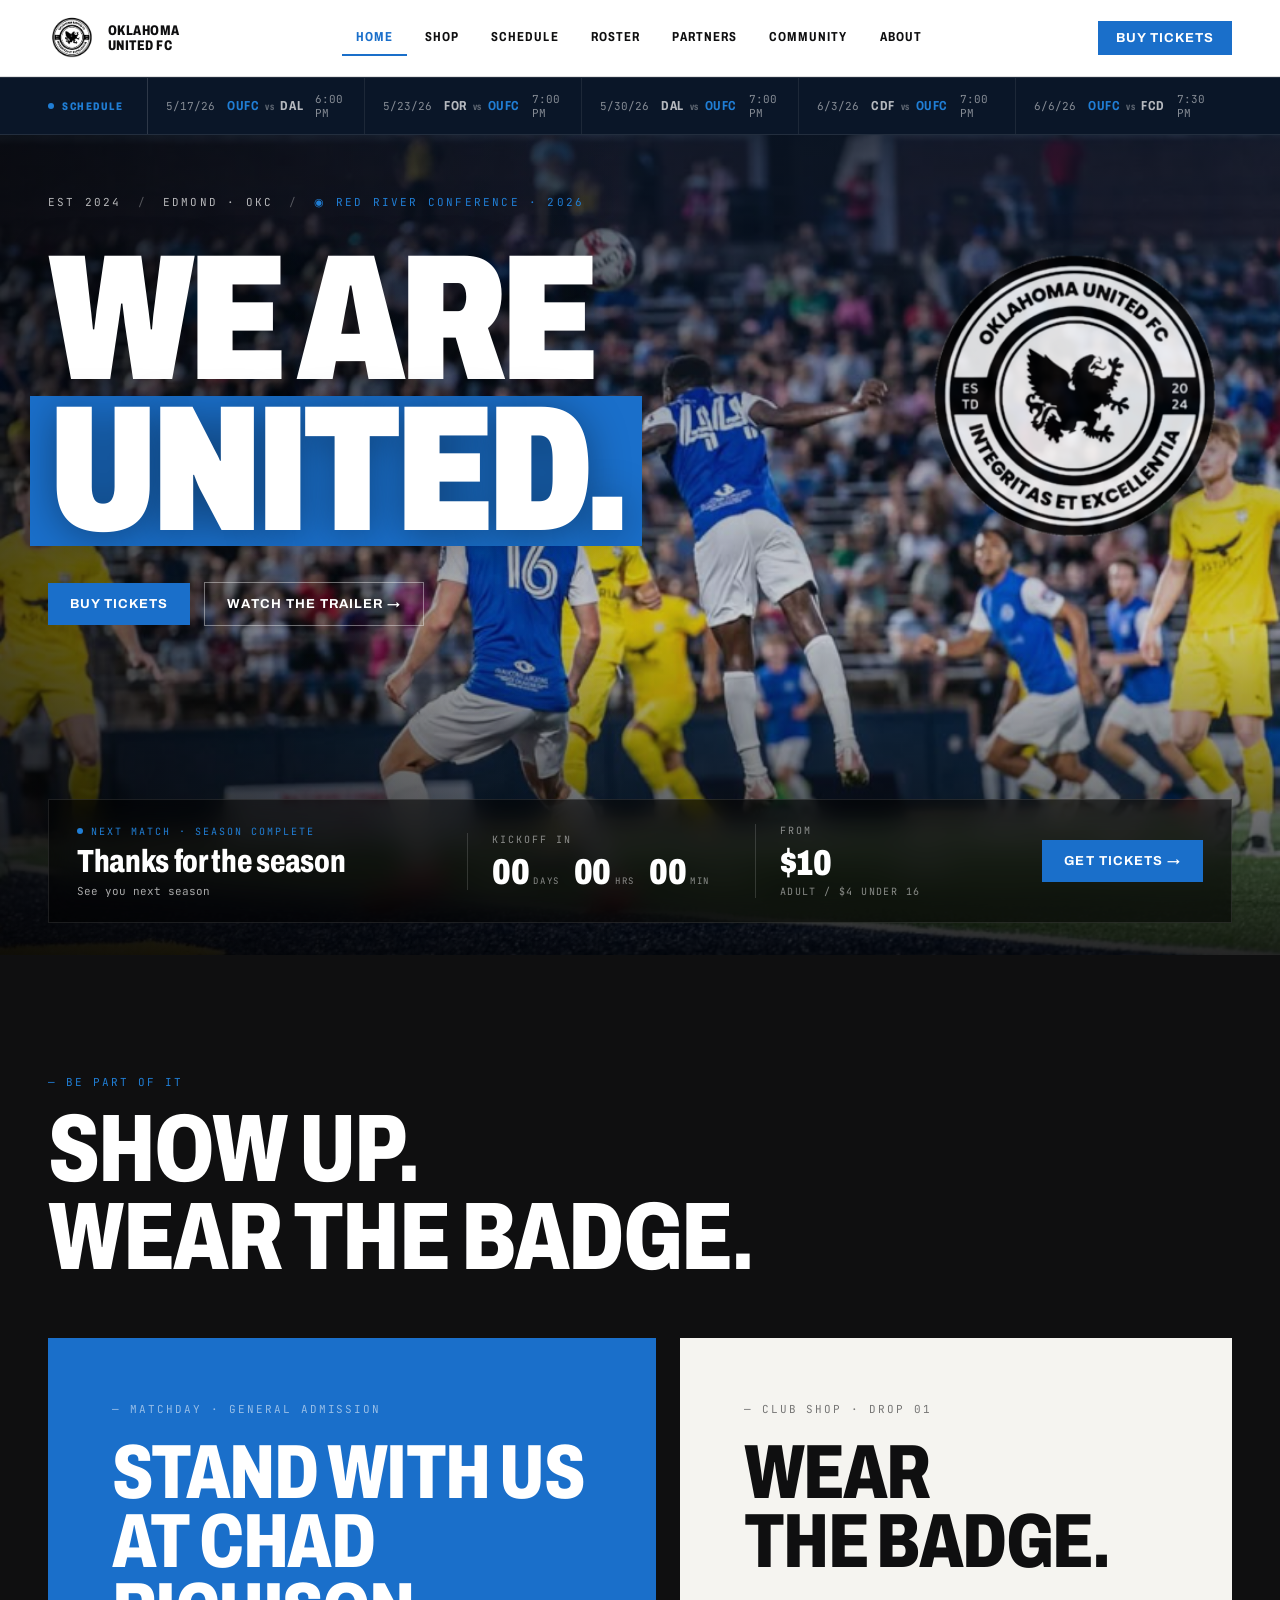
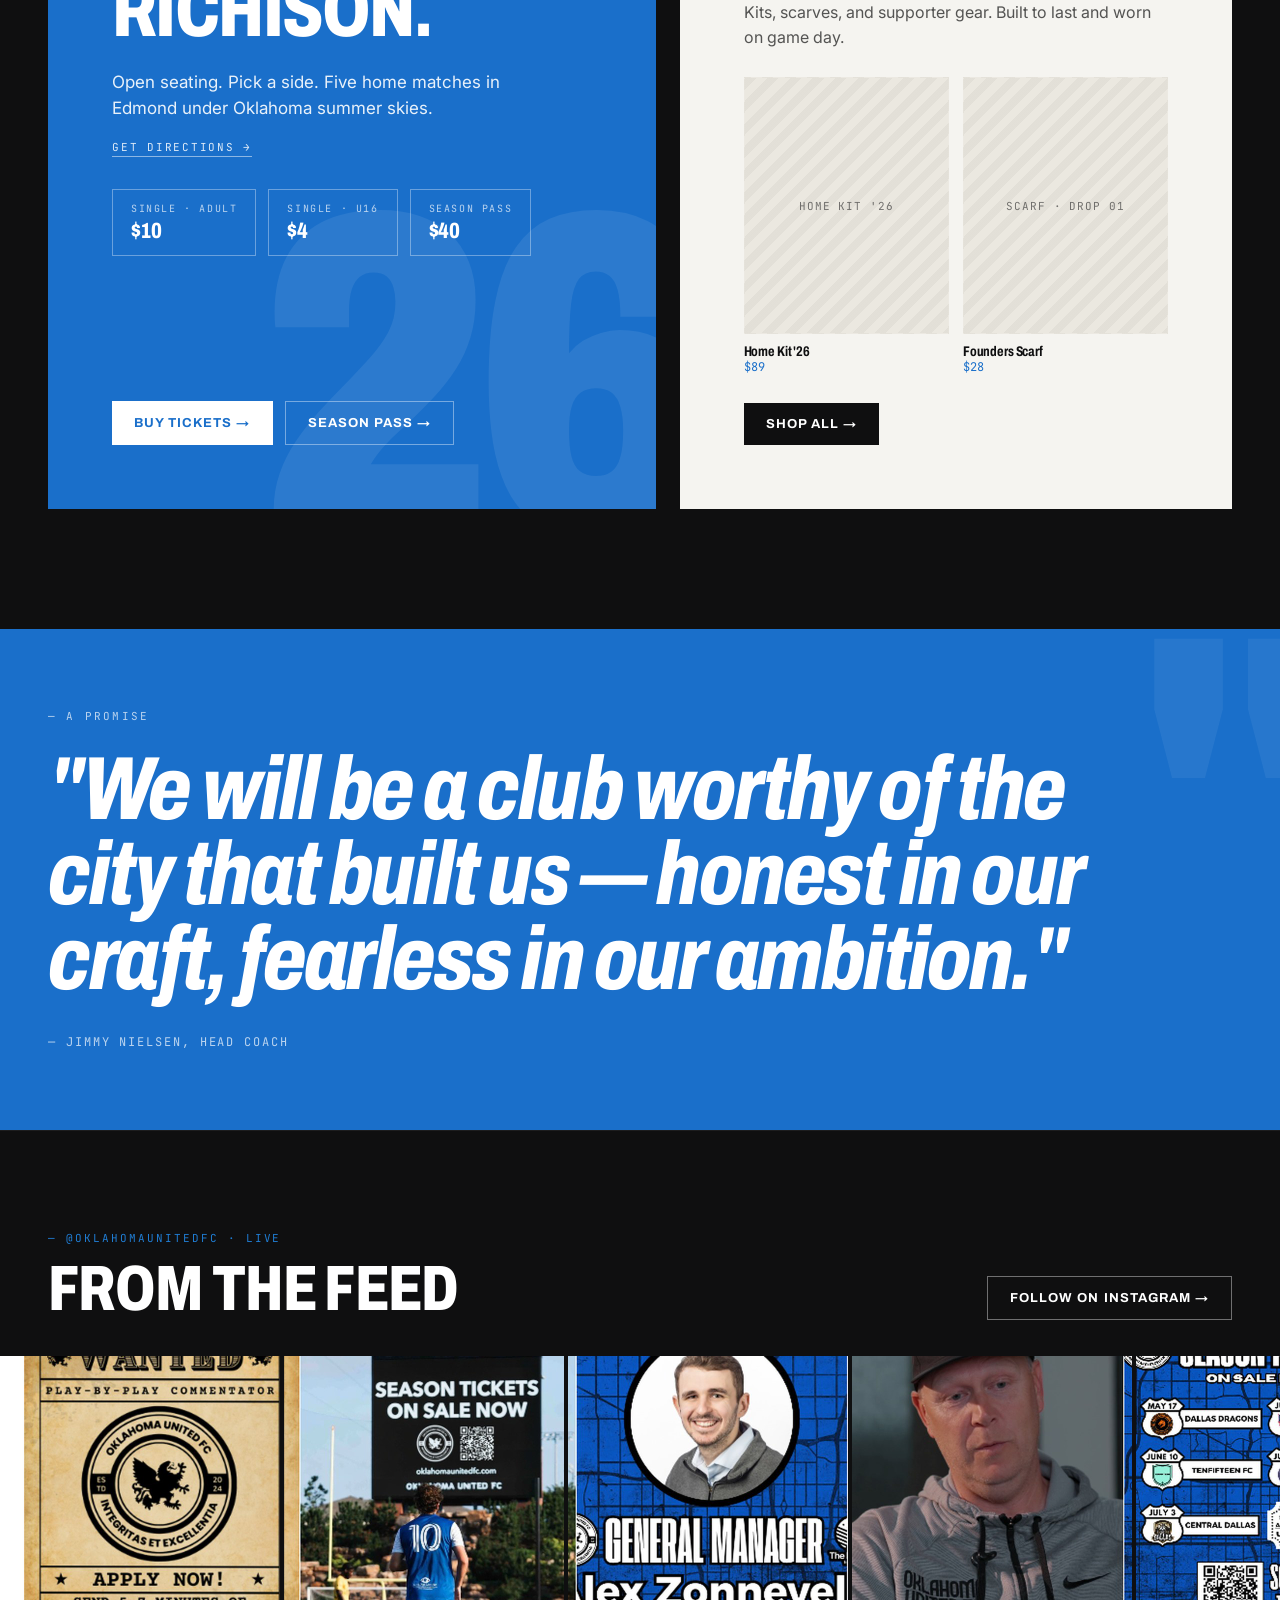
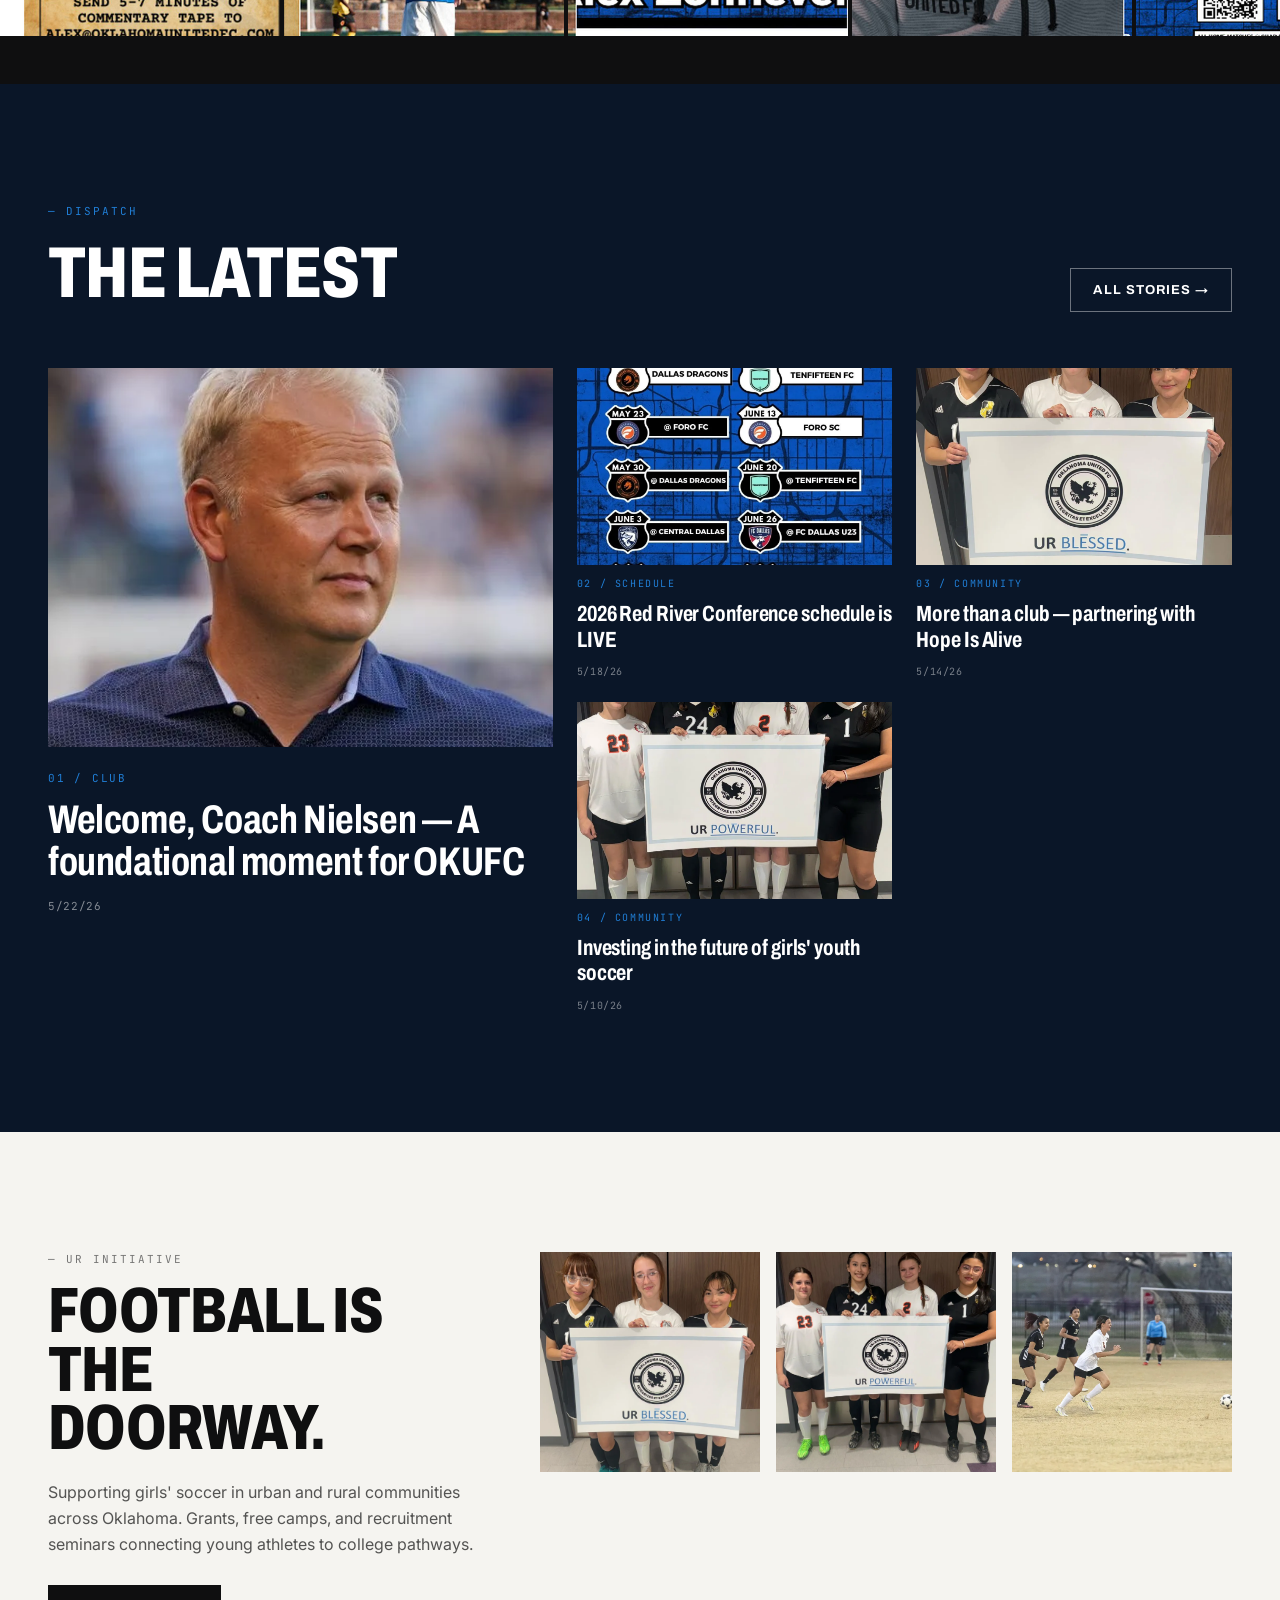
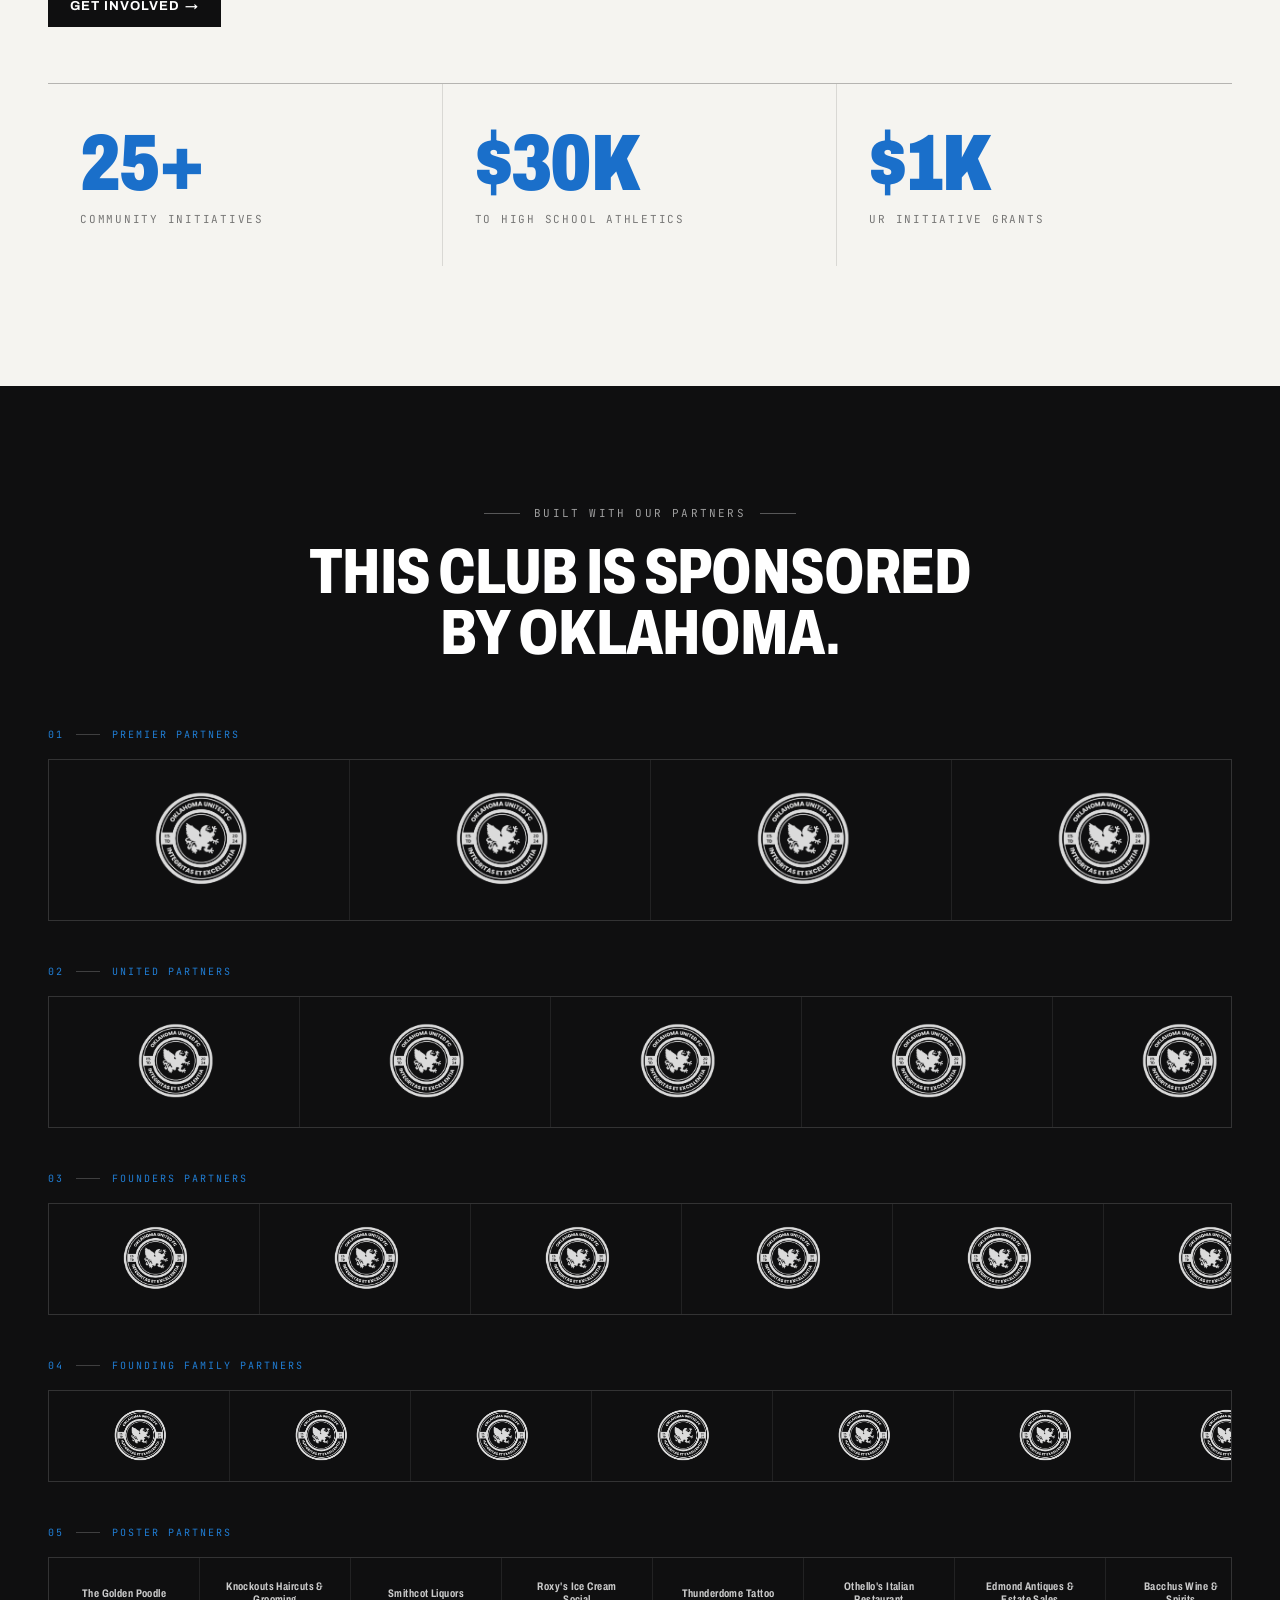
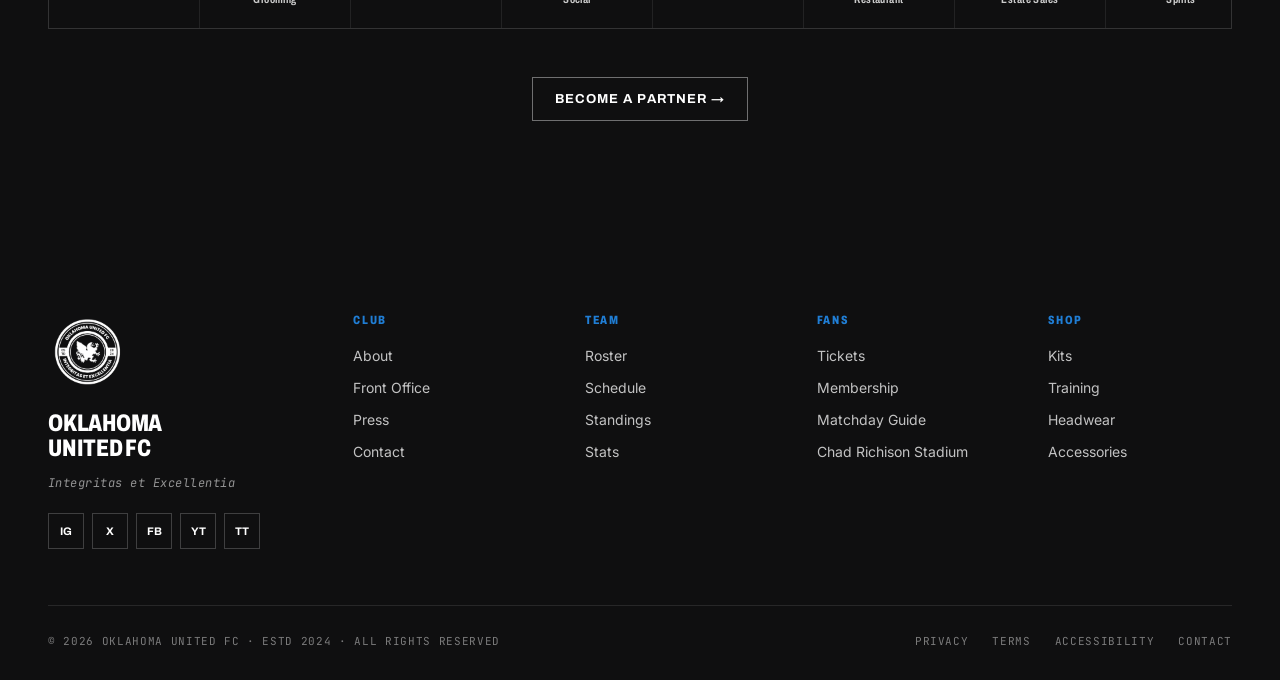
==== commit 60b77551: "Hero: add white club mark watermark in upper-right (responsive) Co-Authored-By: Claude Opus 4.7 (1M " ====
--- a/index.html
+++ b/index.html
@@ -32,6 +32,7 @@
     <img src="assets/hero-main.jpg" alt="Oklahoma United FC" style="position:absolute;inset:0;width:100%;height:100%;object-fit:cover;object-position:center 35%;" onerror="this.style.display='none'" />
     <div style="position:absolute;inset:0;background:linear-gradient(180deg, rgba(10,22,40,0.78) 0%, rgba(10,22,40,0.3) 35%, rgba(10,22,40,0.2) 60%, rgba(0,0,0,0.85) 100%);"></div>
     <div style="position:absolute;inset:0;background:linear-gradient(90deg, rgba(0,0,0,0.6) 0%, transparent 50%);"></div>
+    <img class="hero-watermark" src="assets/logo-club-white.png" alt="" aria-hidden="true" />
 
     <div style="position:relative;max-width:1440px;margin:0 auto;padding:60px 48px 0;min-height:820px;display:flex;flex-direction:column;justify-content:space-between;">
       <div>
--- a/styles/oufc.css
+++ b/styles/oufc.css
@@ -189,6 +189,32 @@
   filter: brightness(0) invert(1);
   opacity: 0.85;
 }
+
+/* Hero watermark — white club mark in the upper-right of the hero image.
+   Sized off the viewport so it scales without crowding the headline.
+   Hidden on phones to keep the title and image breathing room. */
+.hero-watermark {
+  position: absolute;
+  top: 120px;
+  right: 64px;
+  width: clamp(180px, 22vw, 360px);
+  height: auto;
+  opacity: 0.85;
+  pointer-events: none;
+  z-index: 1;
+  filter: drop-shadow(0 4px 24px rgba(0, 0, 0, 0.45));
+}
+@media (max-width: 1024px) {
+  .hero-watermark {
+    top: 96px;
+    right: 32px;
+    width: clamp(140px, 24vw, 220px);
+    opacity: 0.7;
+  }
+}
+@media (max-width: 640px) {
+  .hero-watermark { display: none; }
+}
 @keyframes partner-marquee {
   from { transform: translateX(0); }
   to { transform: translateX(-50%); }
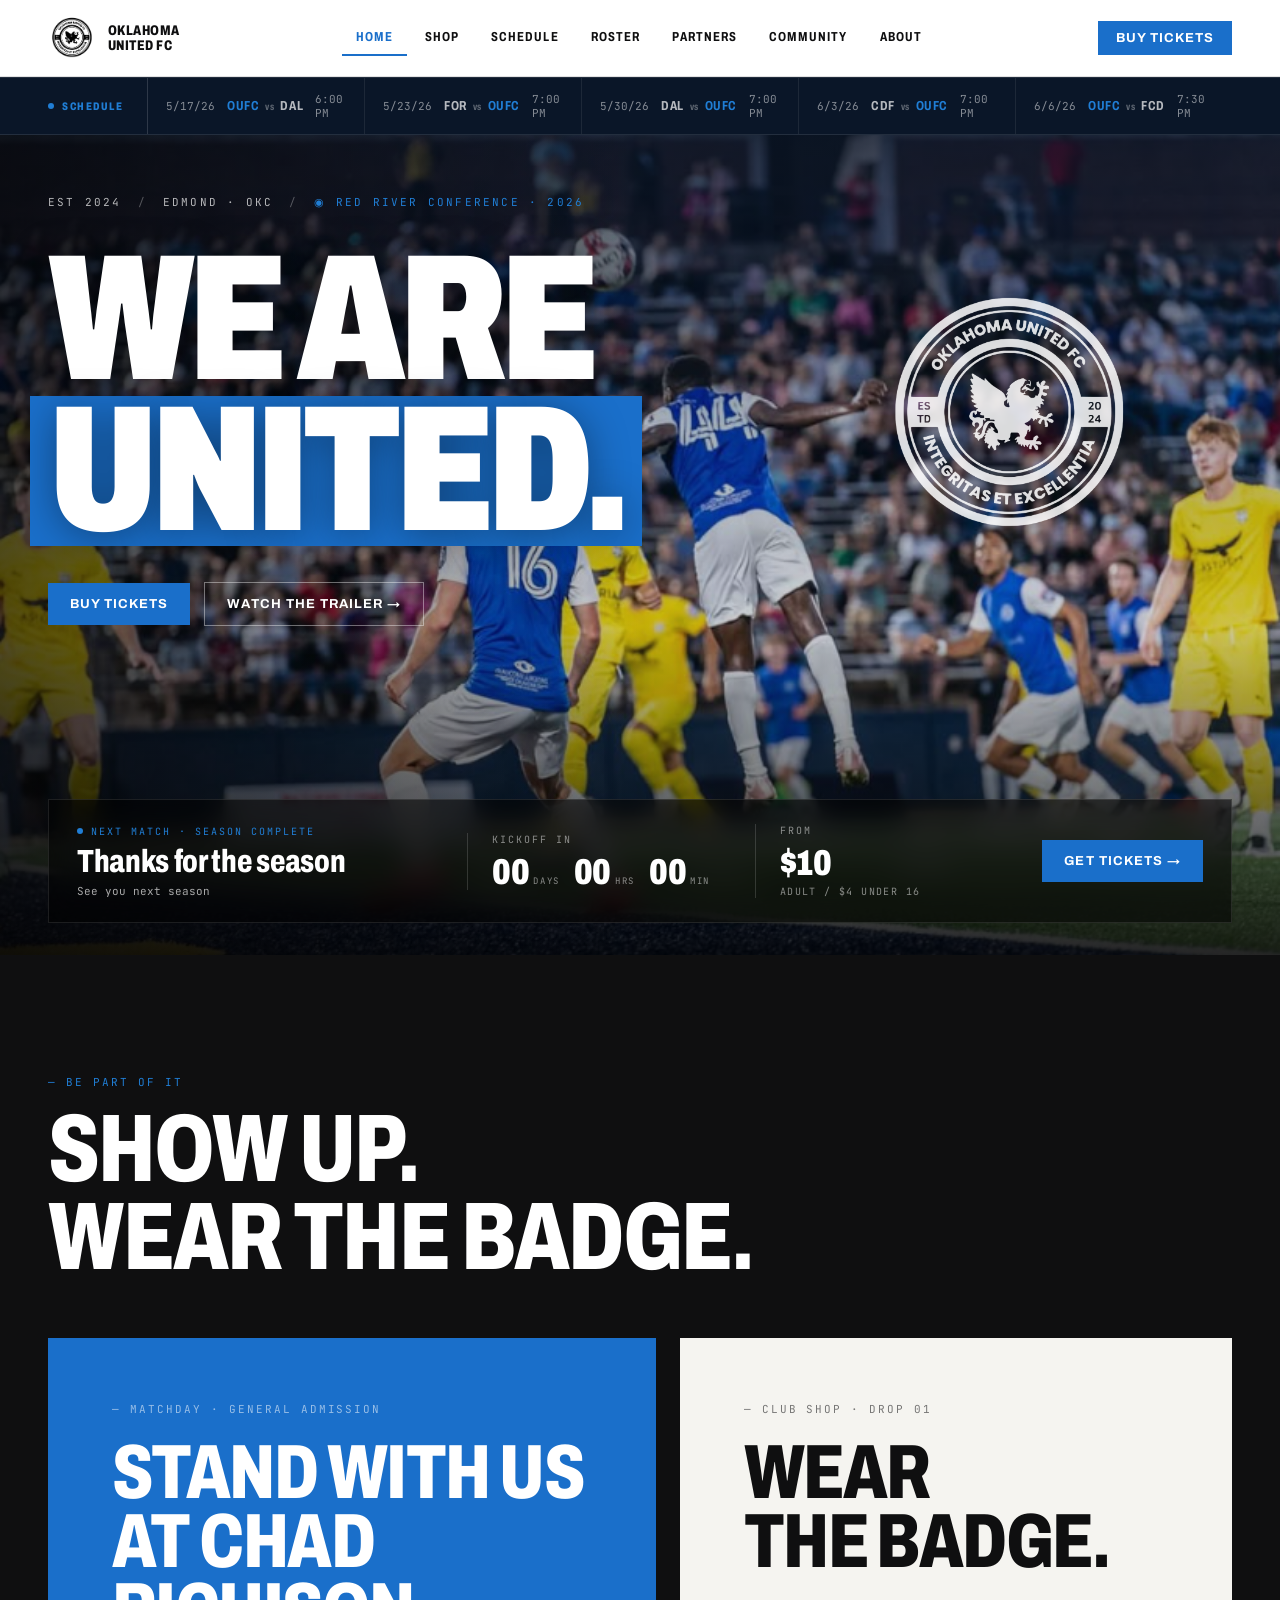
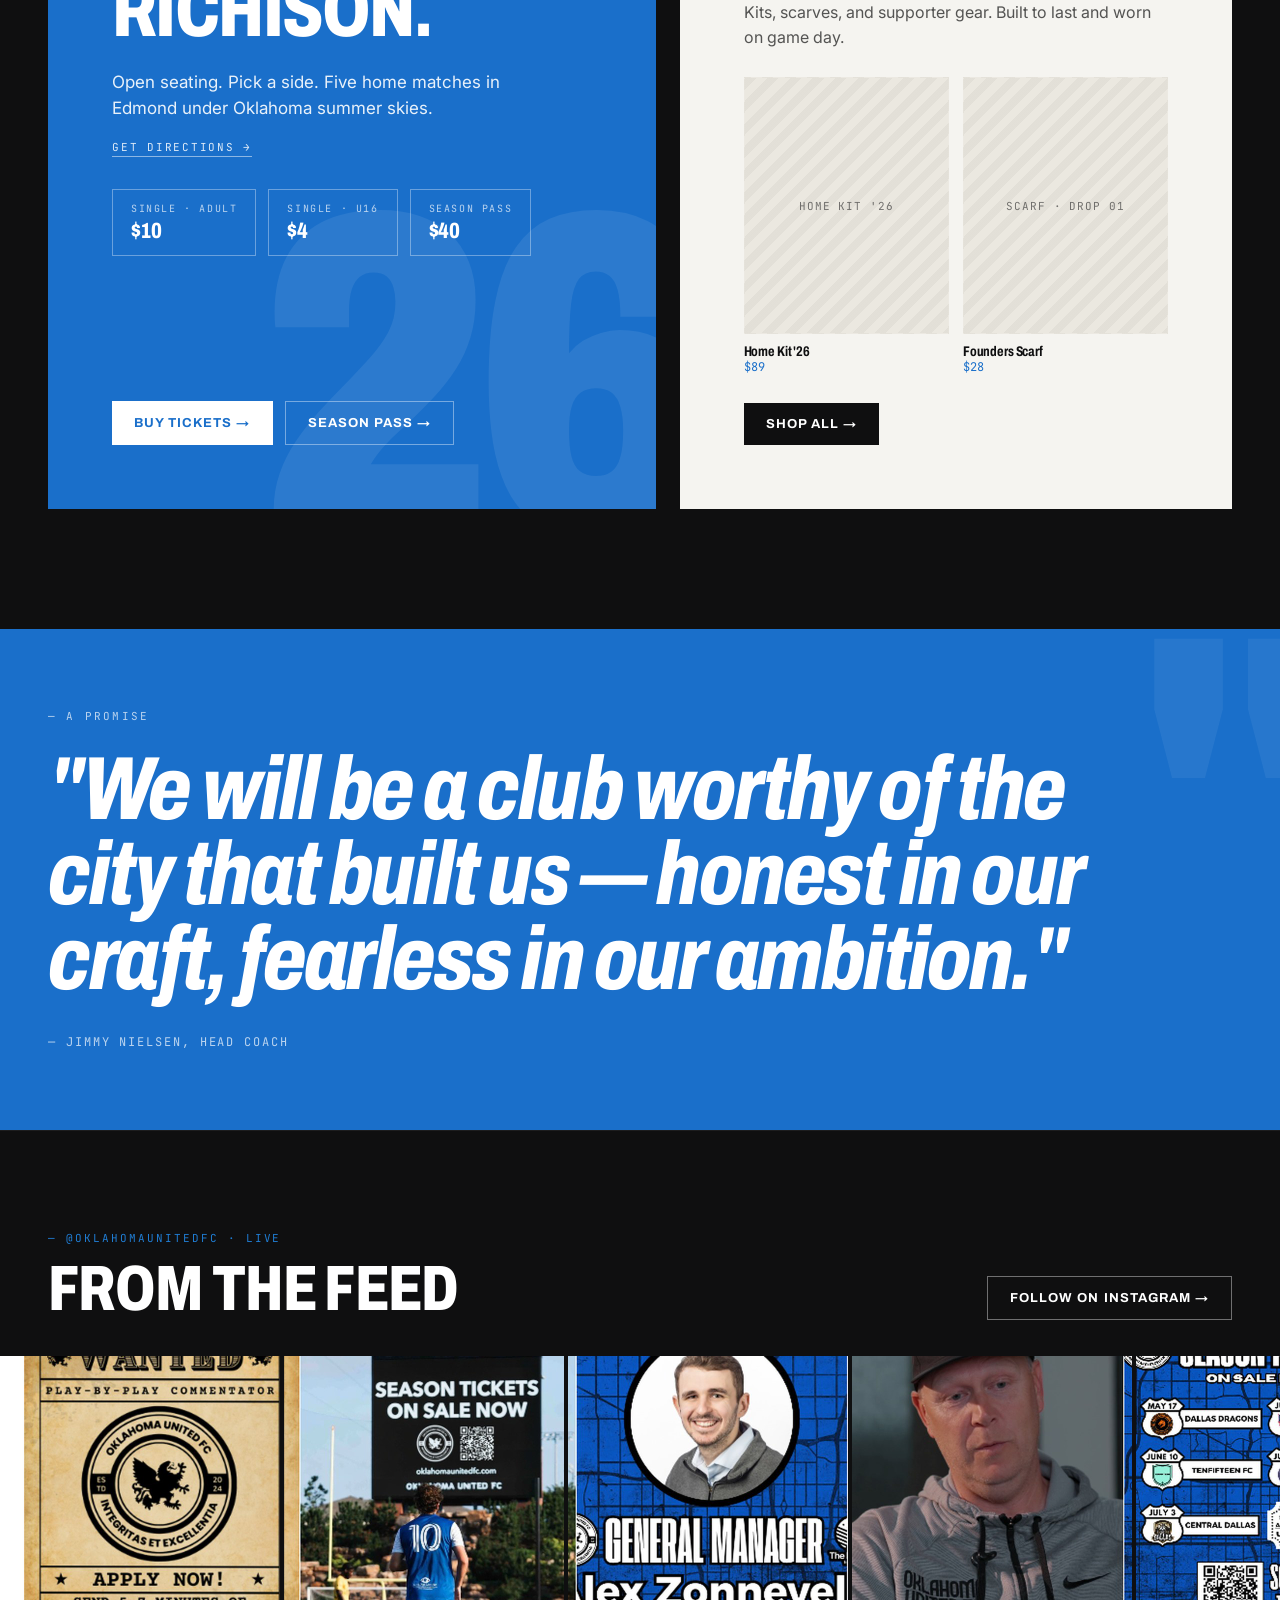
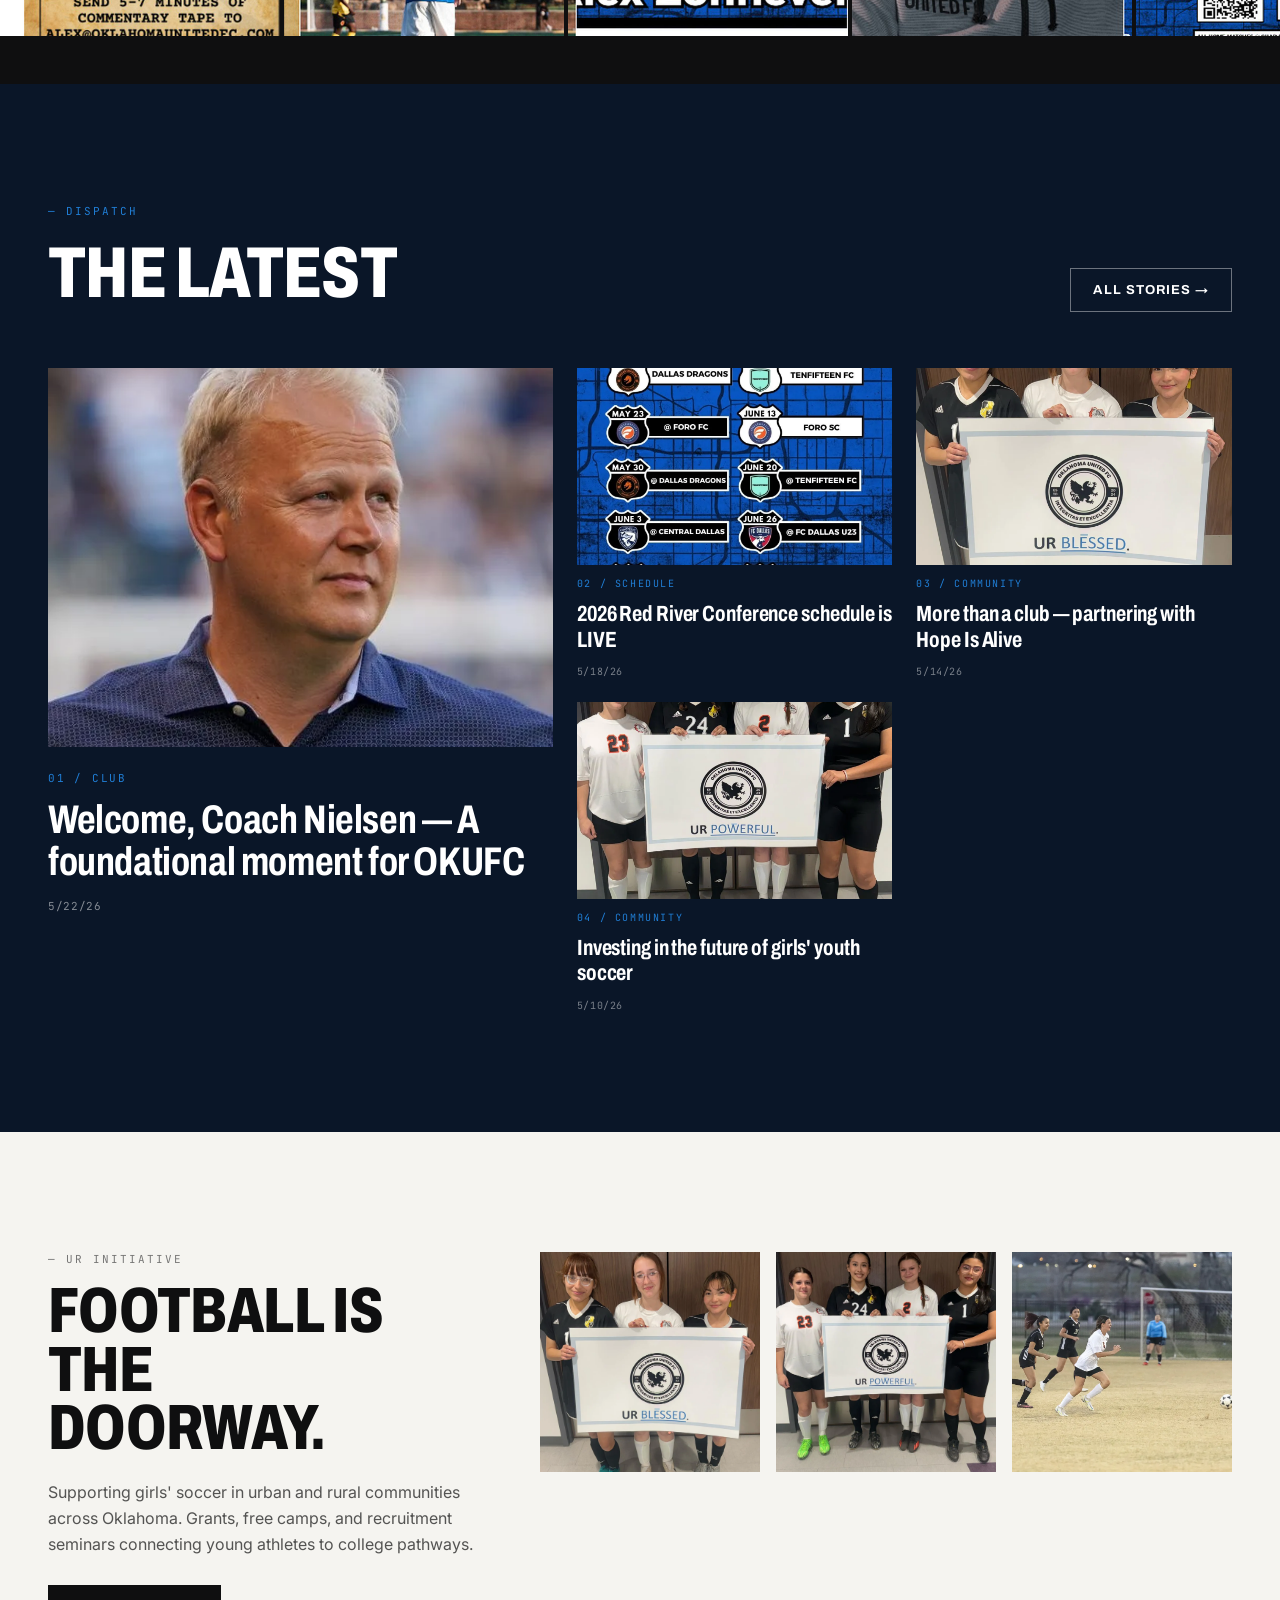
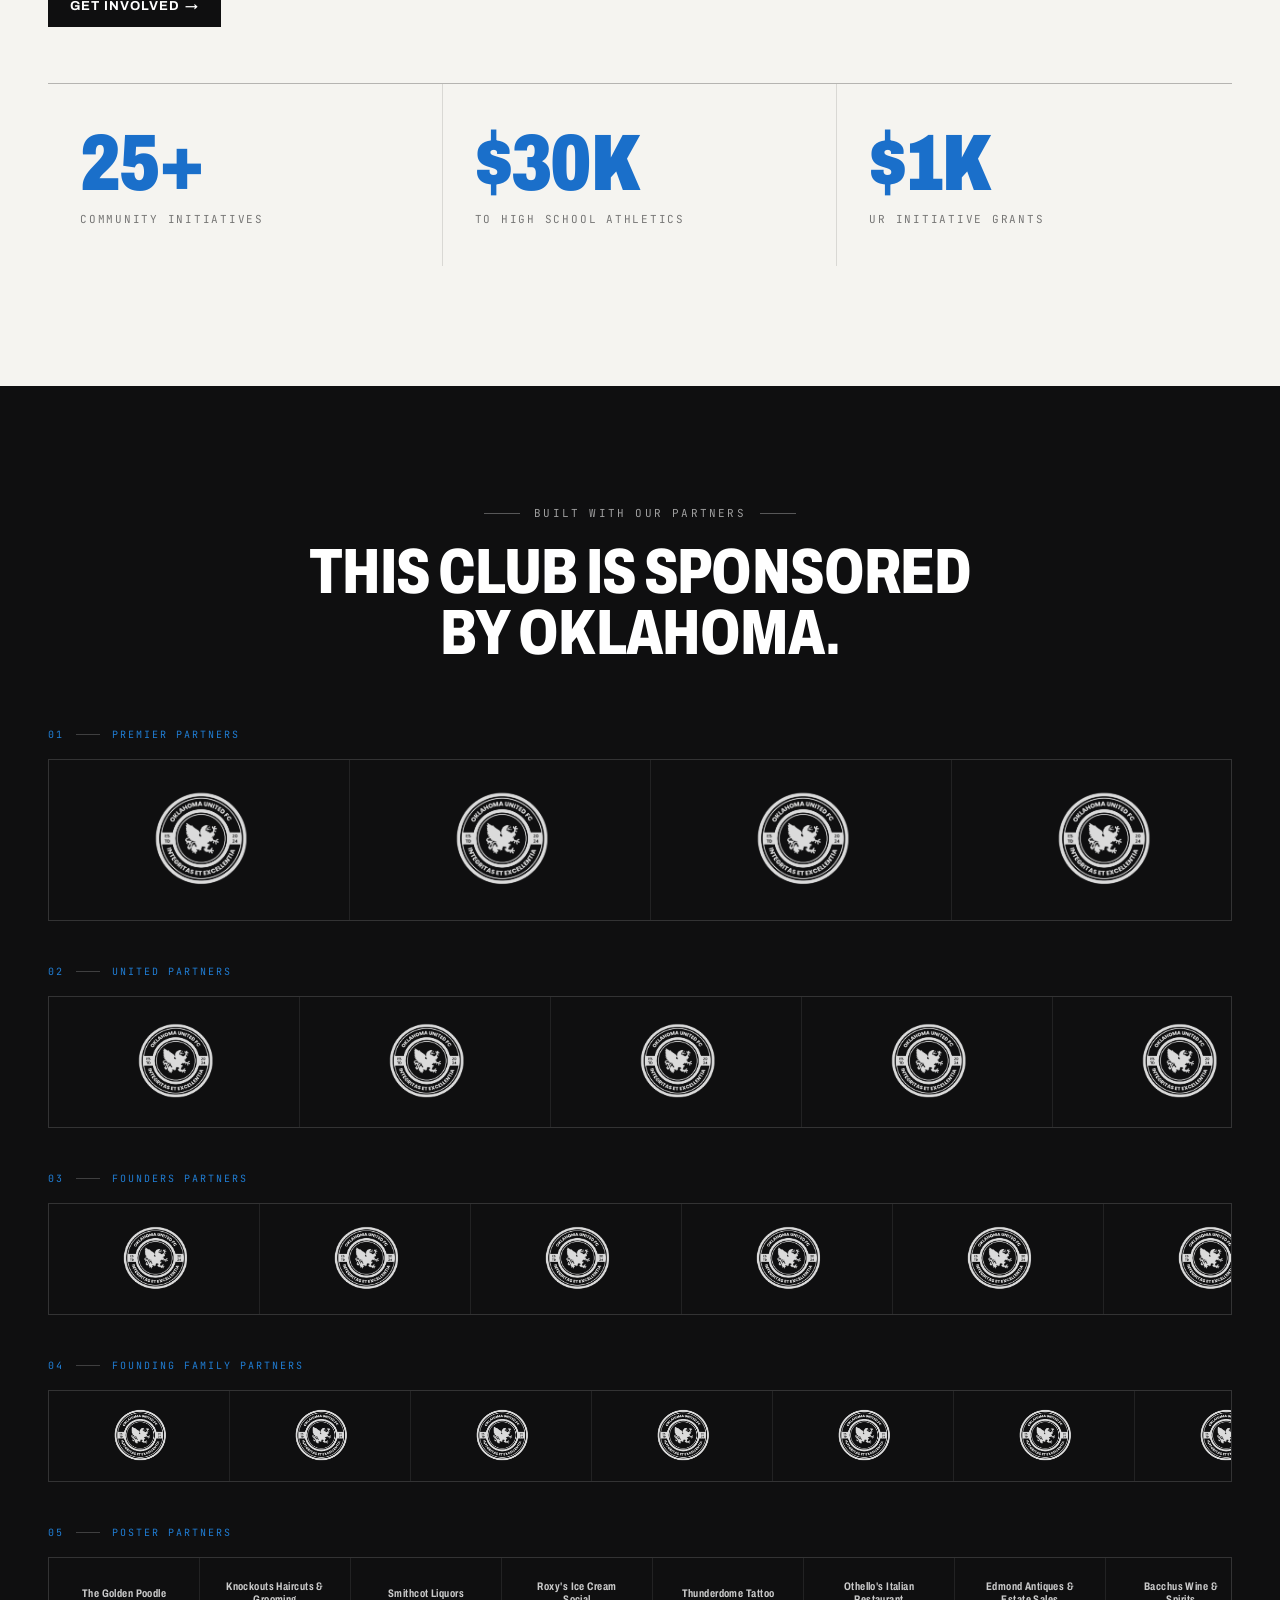
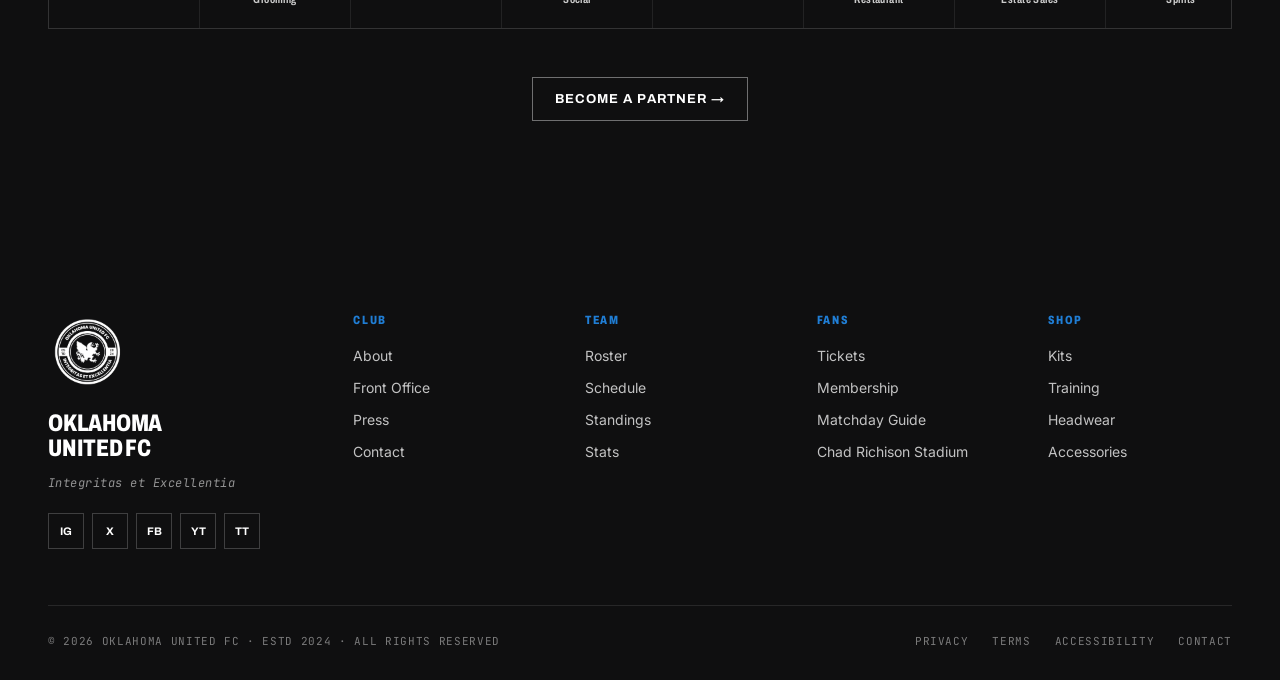
==== commit 55f37c97: "Hero: use transparent white club mark and pull watermark off the edge Co-Authored-By: Claude Opus 4." ====
--- a/index.html
+++ b/index.html
@@ -32,7 +32,7 @@
     <img src="assets/hero-main.jpg" alt="Oklahoma United FC" style="position:absolute;inset:0;width:100%;height:100%;object-fit:cover;object-position:center 35%;" onerror="this.style.display='none'" />
     <div style="position:absolute;inset:0;background:linear-gradient(180deg, rgba(10,22,40,0.78) 0%, rgba(10,22,40,0.3) 35%, rgba(10,22,40,0.2) 60%, rgba(0,0,0,0.85) 100%);"></div>
     <div style="position:absolute;inset:0;background:linear-gradient(90deg, rgba(0,0,0,0.6) 0%, transparent 50%);"></div>
-    <img class="hero-watermark" src="assets/logo-club-white.png" alt="" aria-hidden="true" />
+    <img class="hero-watermark" src="assets/logo-club-alt.png" alt="" aria-hidden="true" />
 
     <div style="position:relative;max-width:1440px;margin:0 auto;padding:60px 48px 0;min-height:820px;display:flex;flex-direction:column;justify-content:space-between;">
       <div>
--- a/styles/oufc.css
+++ b/styles/oufc.css
@@ -195,8 +195,8 @@
    Hidden on phones to keep the title and image breathing room. */
 .hero-watermark {
   position: absolute;
-  top: 120px;
-  right: 64px;
+  top: 140px;
+  right: clamp(80px, 10vw, 200px);
   width: clamp(180px, 22vw, 360px);
   height: auto;
   opacity: 0.85;
@@ -206,8 +206,8 @@
 }
 @media (max-width: 1024px) {
   .hero-watermark {
-    top: 96px;
-    right: 32px;
+    top: 110px;
+    right: clamp(48px, 6vw, 96px);
     width: clamp(140px, 24vw, 220px);
     opacity: 0.7;
   }
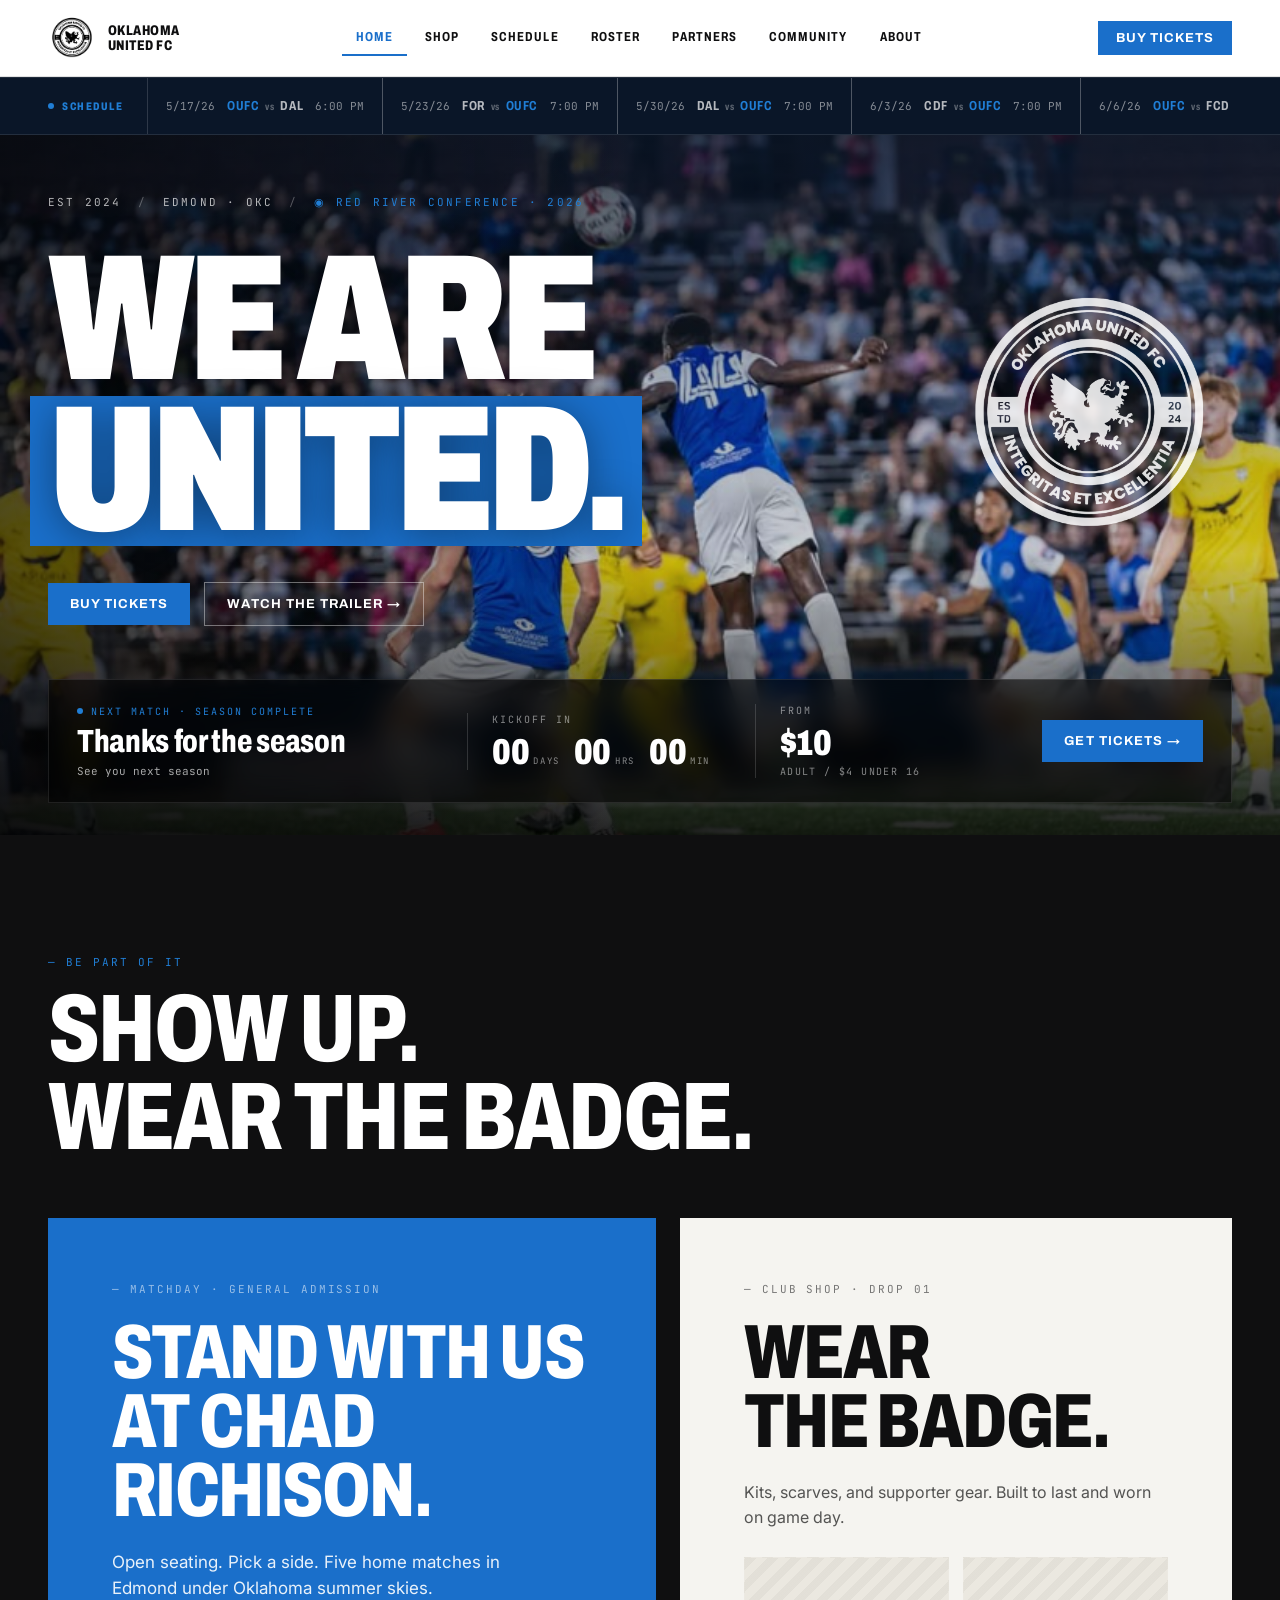
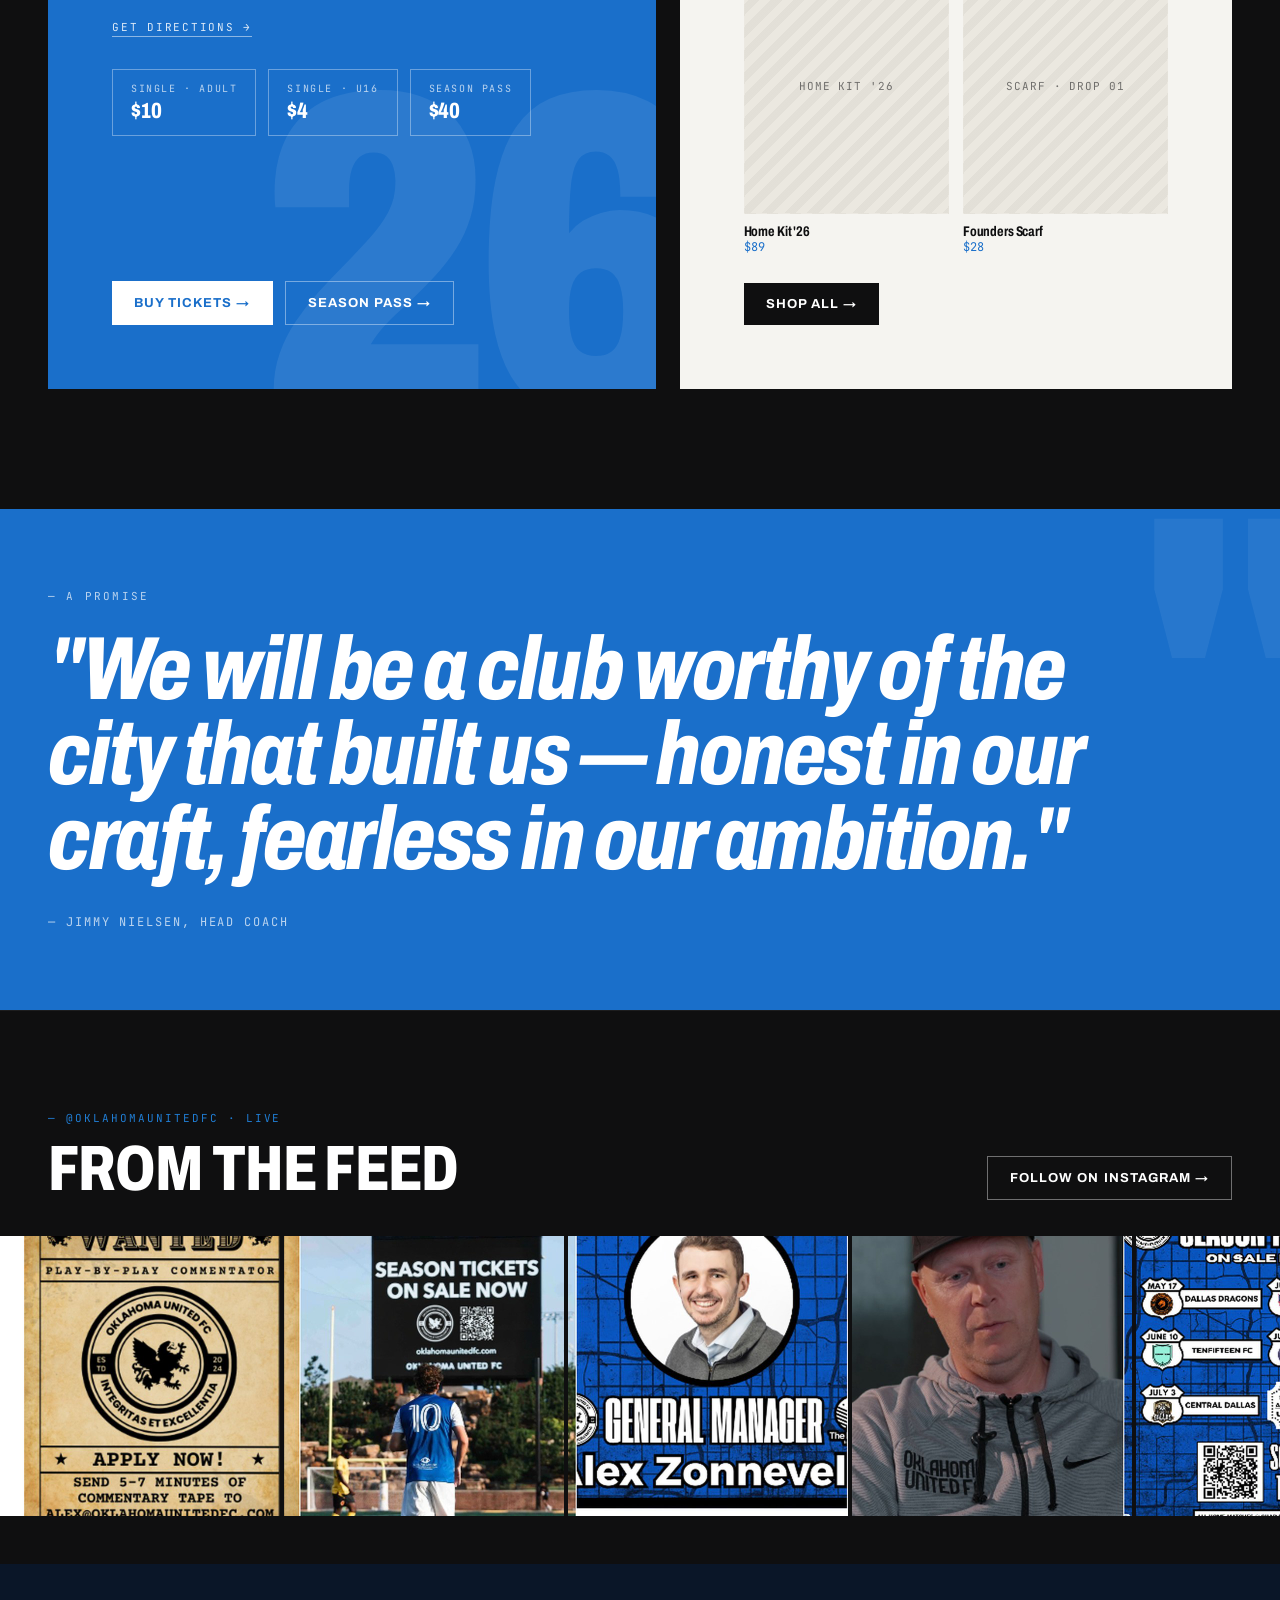
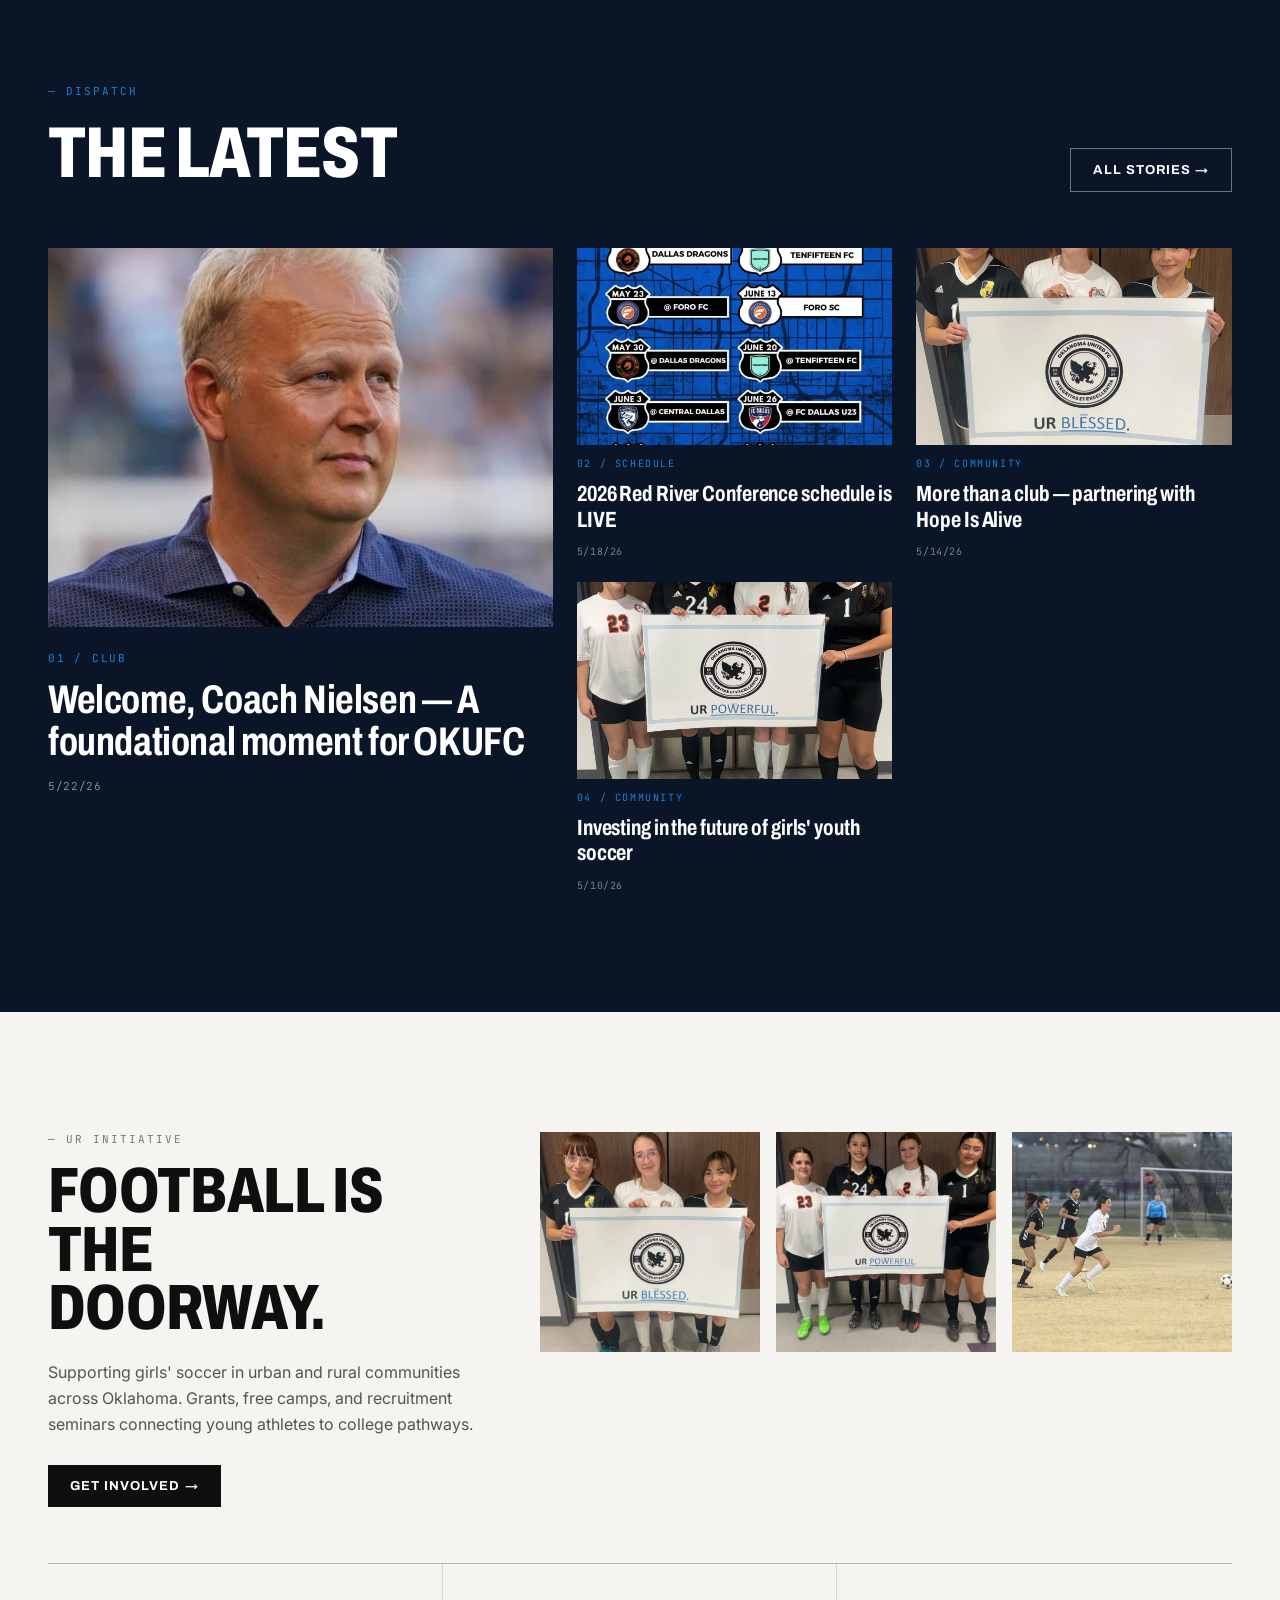
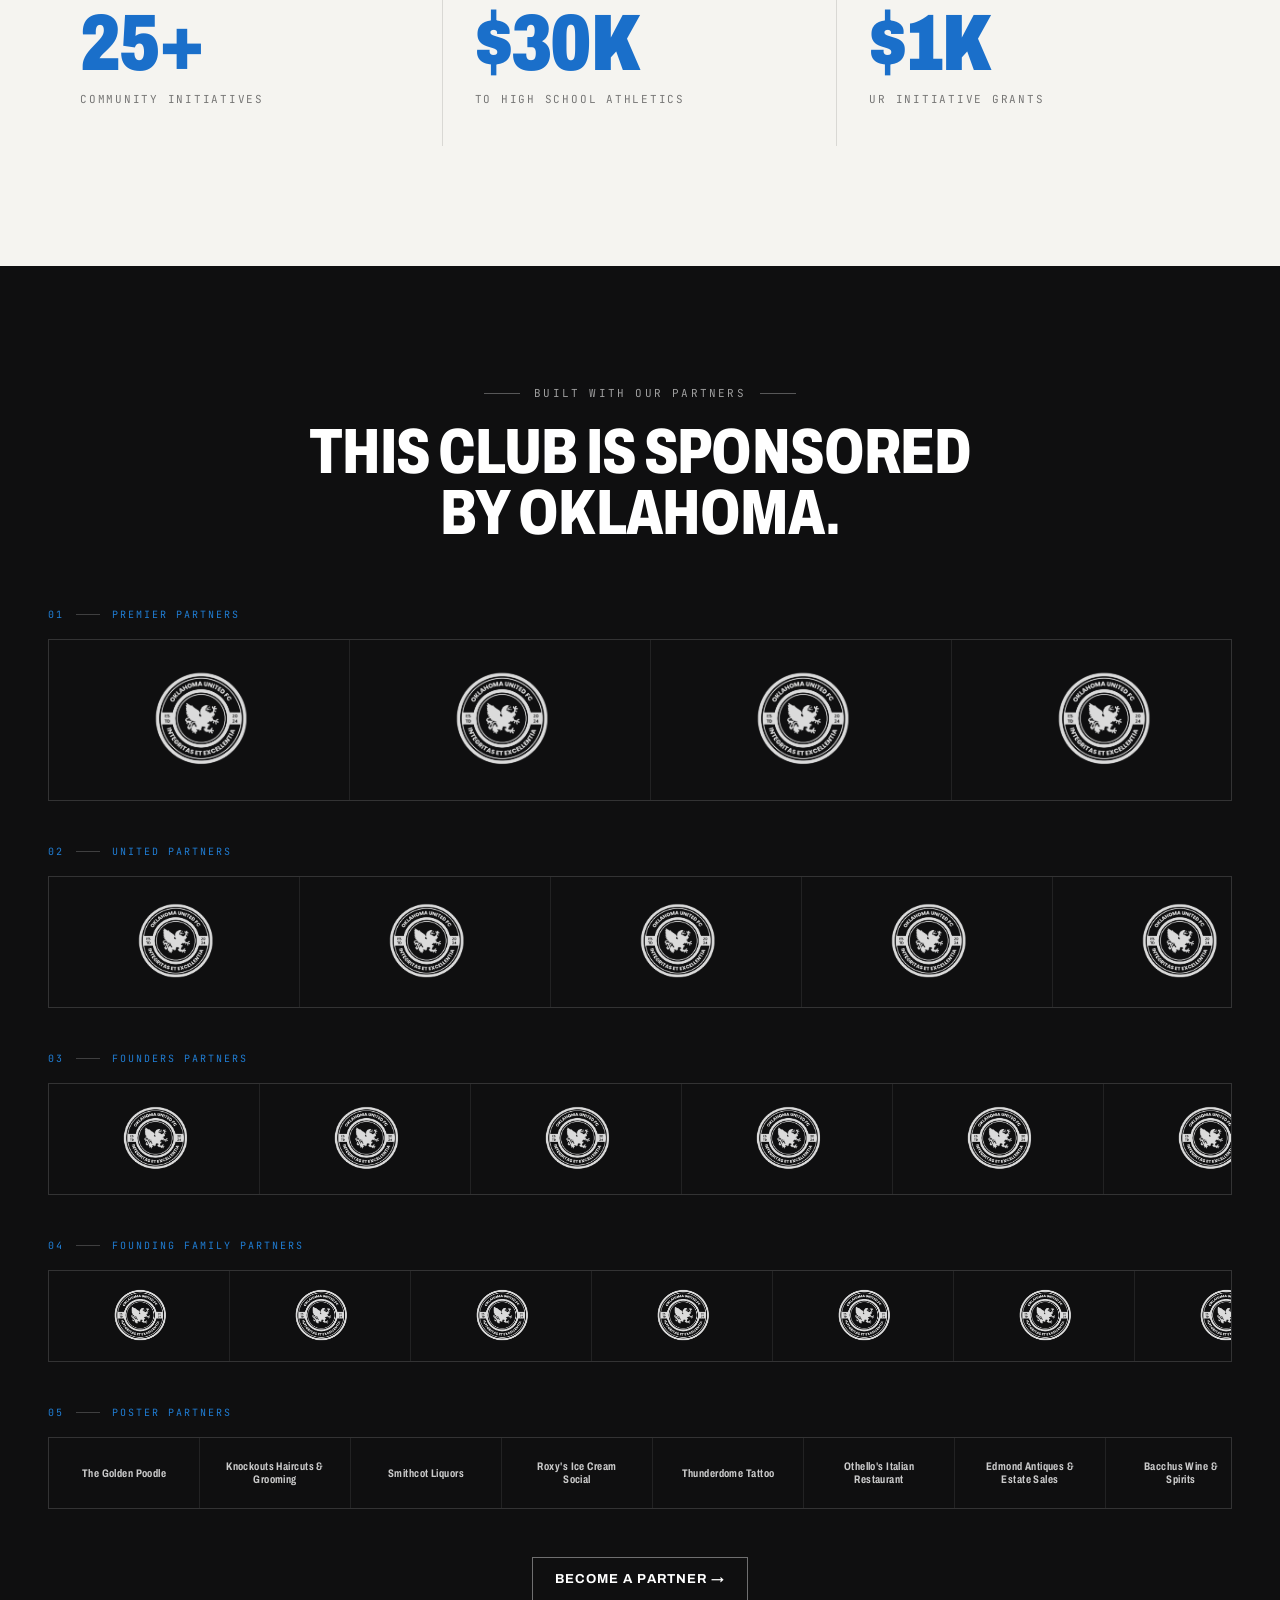
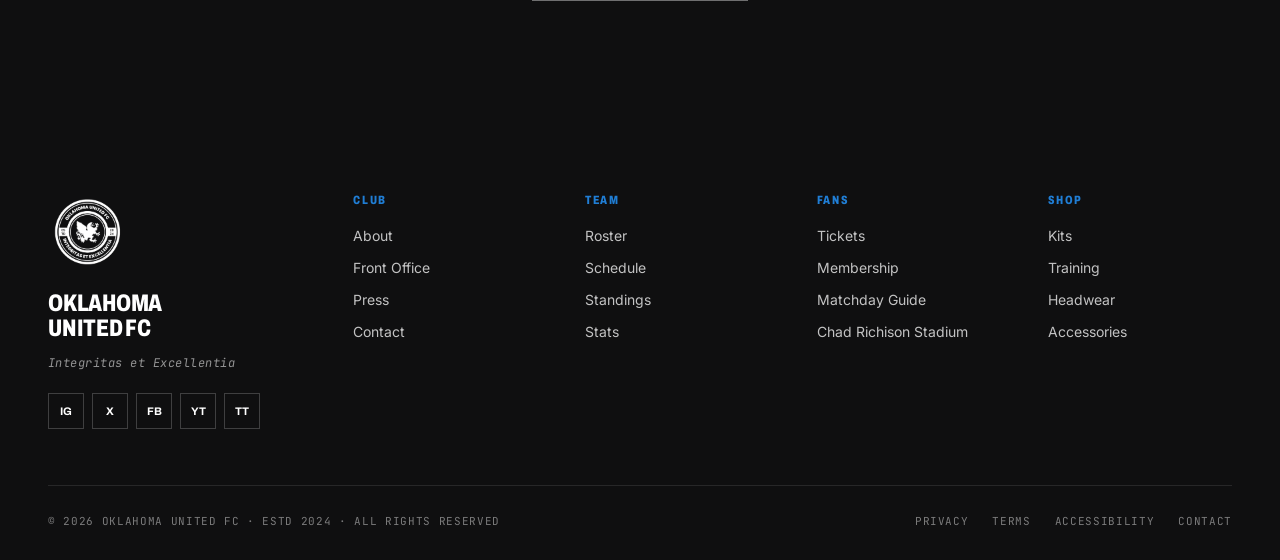
==== commit 01d8847b: "Hero: reduce min-height so the gap above next-match bar is roughly halved Co-Authored-By: Claude Opu" ====
--- a/index.html
+++ b/index.html
@@ -28,13 +28,13 @@
   <div data-ticker="dark"></div>
 
   <!-- HERO -->
-  <section style="position:relative;background:#000;color:#fff;overflow:hidden;min-height:820px;">
+  <section style="position:relative;background:#000;color:#fff;overflow:hidden;min-height:700px;">
     <img src="assets/hero-main.jpg" alt="Oklahoma United FC" style="position:absolute;inset:0;width:100%;height:100%;object-fit:cover;object-position:center 35%;" onerror="this.style.display='none'" />
     <div style="position:absolute;inset:0;background:linear-gradient(180deg, rgba(10,22,40,0.78) 0%, rgba(10,22,40,0.3) 35%, rgba(10,22,40,0.2) 60%, rgba(0,0,0,0.85) 100%);"></div>
     <div style="position:absolute;inset:0;background:linear-gradient(90deg, rgba(0,0,0,0.6) 0%, transparent 50%);"></div>
     <img class="hero-watermark" src="assets/logo-club-alt.png" alt="" aria-hidden="true" />
 
-    <div style="position:relative;max-width:1440px;margin:0 auto;padding:60px 48px 0;min-height:820px;display:flex;flex-direction:column;justify-content:space-between;">
+    <div style="position:relative;max-width:1440px;margin:0 auto;padding:60px 48px 0;min-height:700px;display:flex;flex-direction:column;justify-content:space-between;">
       <div>
         <div class="font-mono" style="font-size:11px;letter-spacing:0.2em;text-transform:uppercase;color:rgba(255,255,255,0.7);margin-bottom:36px;display:flex;gap:16px;align-items:center;flex-wrap:wrap;">
           <span>EST 2024</span>
--- a/styles/oufc.css
+++ b/styles/oufc.css
@@ -196,7 +196,8 @@
 .hero-watermark {
   position: absolute;
   top: 140px;
-  right: clamp(80px, 10vw, 200px);
+  /* Align right edge with the 1440px content gutter (48px section padding). */
+  right: max(48px, calc((100vw - 1440px) / 2 + 48px));
   width: clamp(180px, 22vw, 360px);
   height: auto;
   opacity: 0.85;
@@ -207,7 +208,7 @@
 @media (max-width: 1024px) {
   .hero-watermark {
     top: 110px;
-    right: clamp(48px, 6vw, 96px);
+    right: 32px;
     width: clamp(140px, 24vw, 220px);
     opacity: 0.7;
   }
@@ -229,7 +230,8 @@
   width: 100%;
   background: var(--paper);
   color: var(--ink);
-  overflow-x: hidden;
+  /* `clip` (not `hidden`) so position:sticky descendants still work. */
+  overflow-x: clip;
 }
 .page-dark { background: var(--navy); color: #fff; }
 
@@ -317,8 +319,8 @@
   section[style*="padding:72px"]  { padding-top: 48px !important; padding-bottom: 48px !important; }
 
   /* Hero on home — shrink min-height + inner padding */
-  section[style*="min-height:820px"] { min-height: 560px !important; }
-  div[style*="padding:60px 48px 0"] { padding: 36px 20px 0 !important; min-height: 560px !important; }
+  section[style*="min-height:700px"] { min-height: 520px !important; }
+  div[style*="padding:60px 48px 0"] { padding: 36px 20px 0 !important; min-height: 520px !important; }
 
   /* Ticker: scroll horizontally instead of clipping */
   [style*="display:flex;flex:1;overflow:hidden"] {
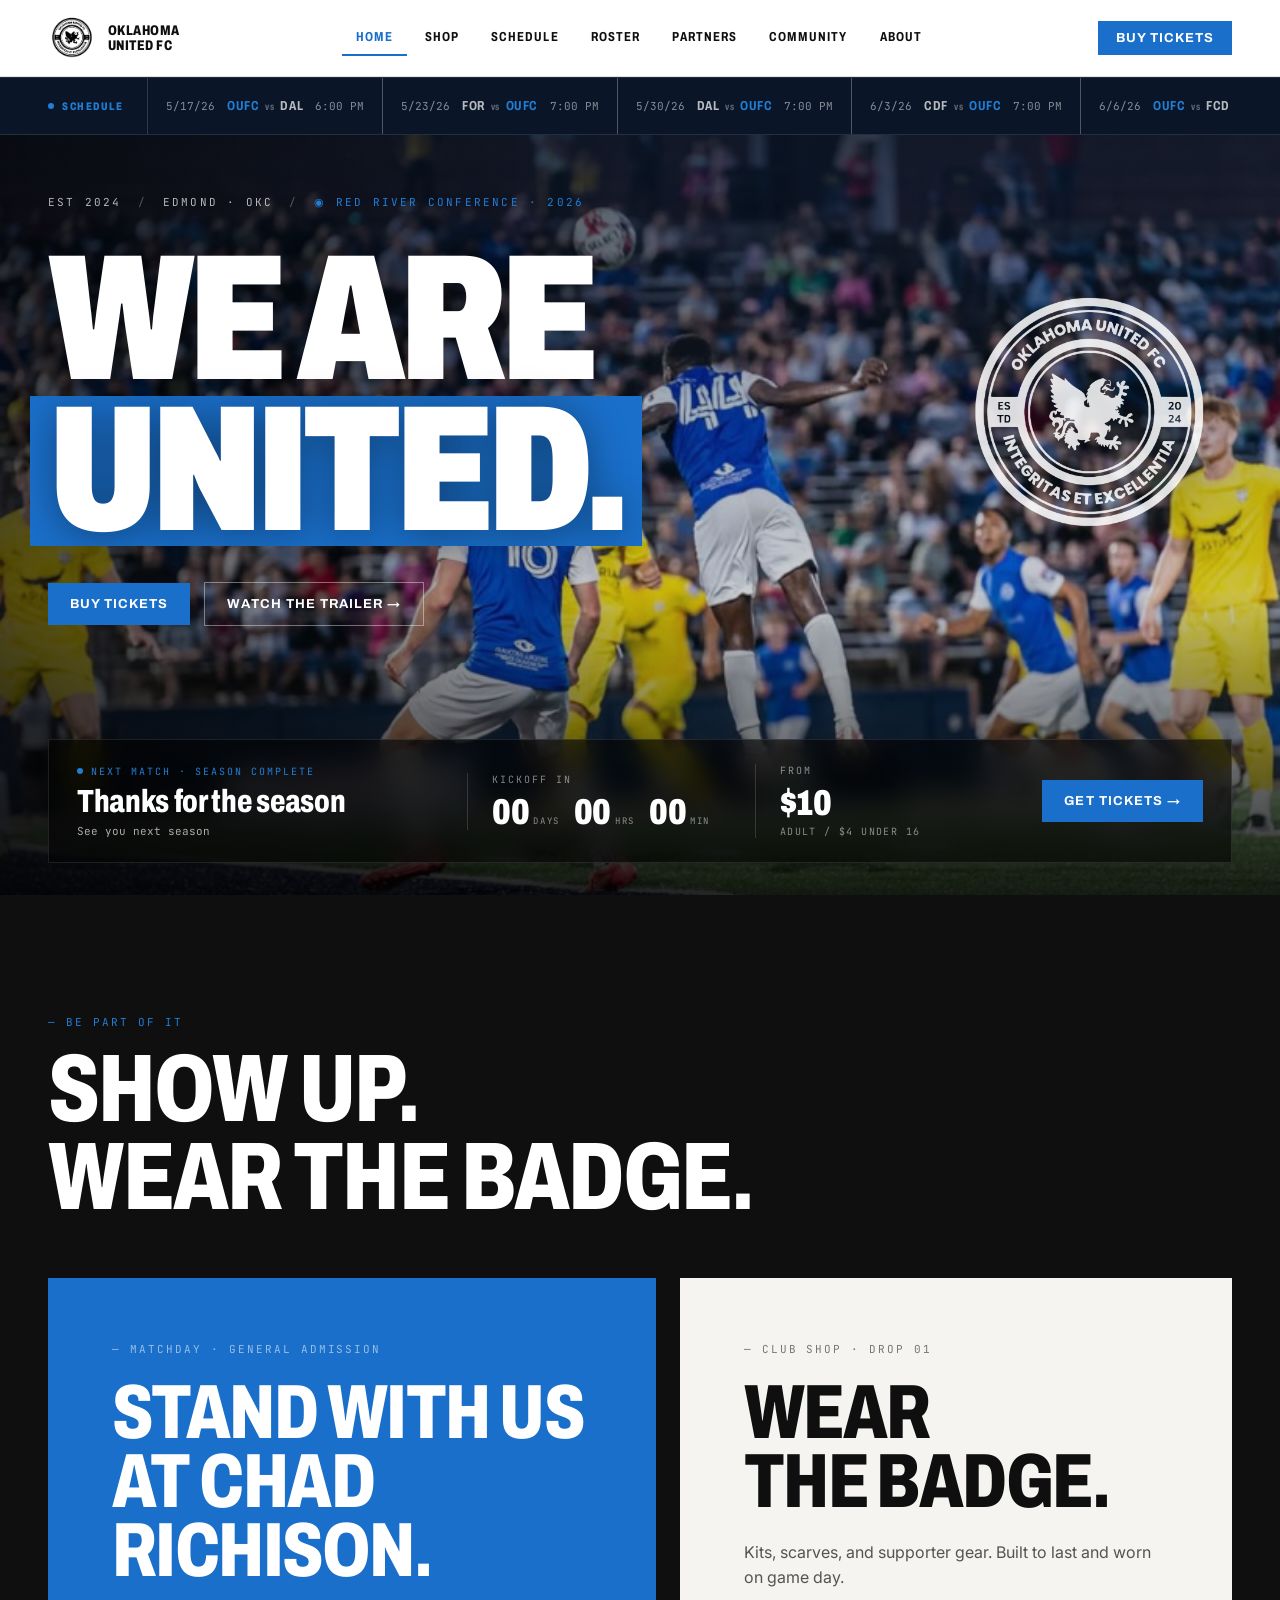
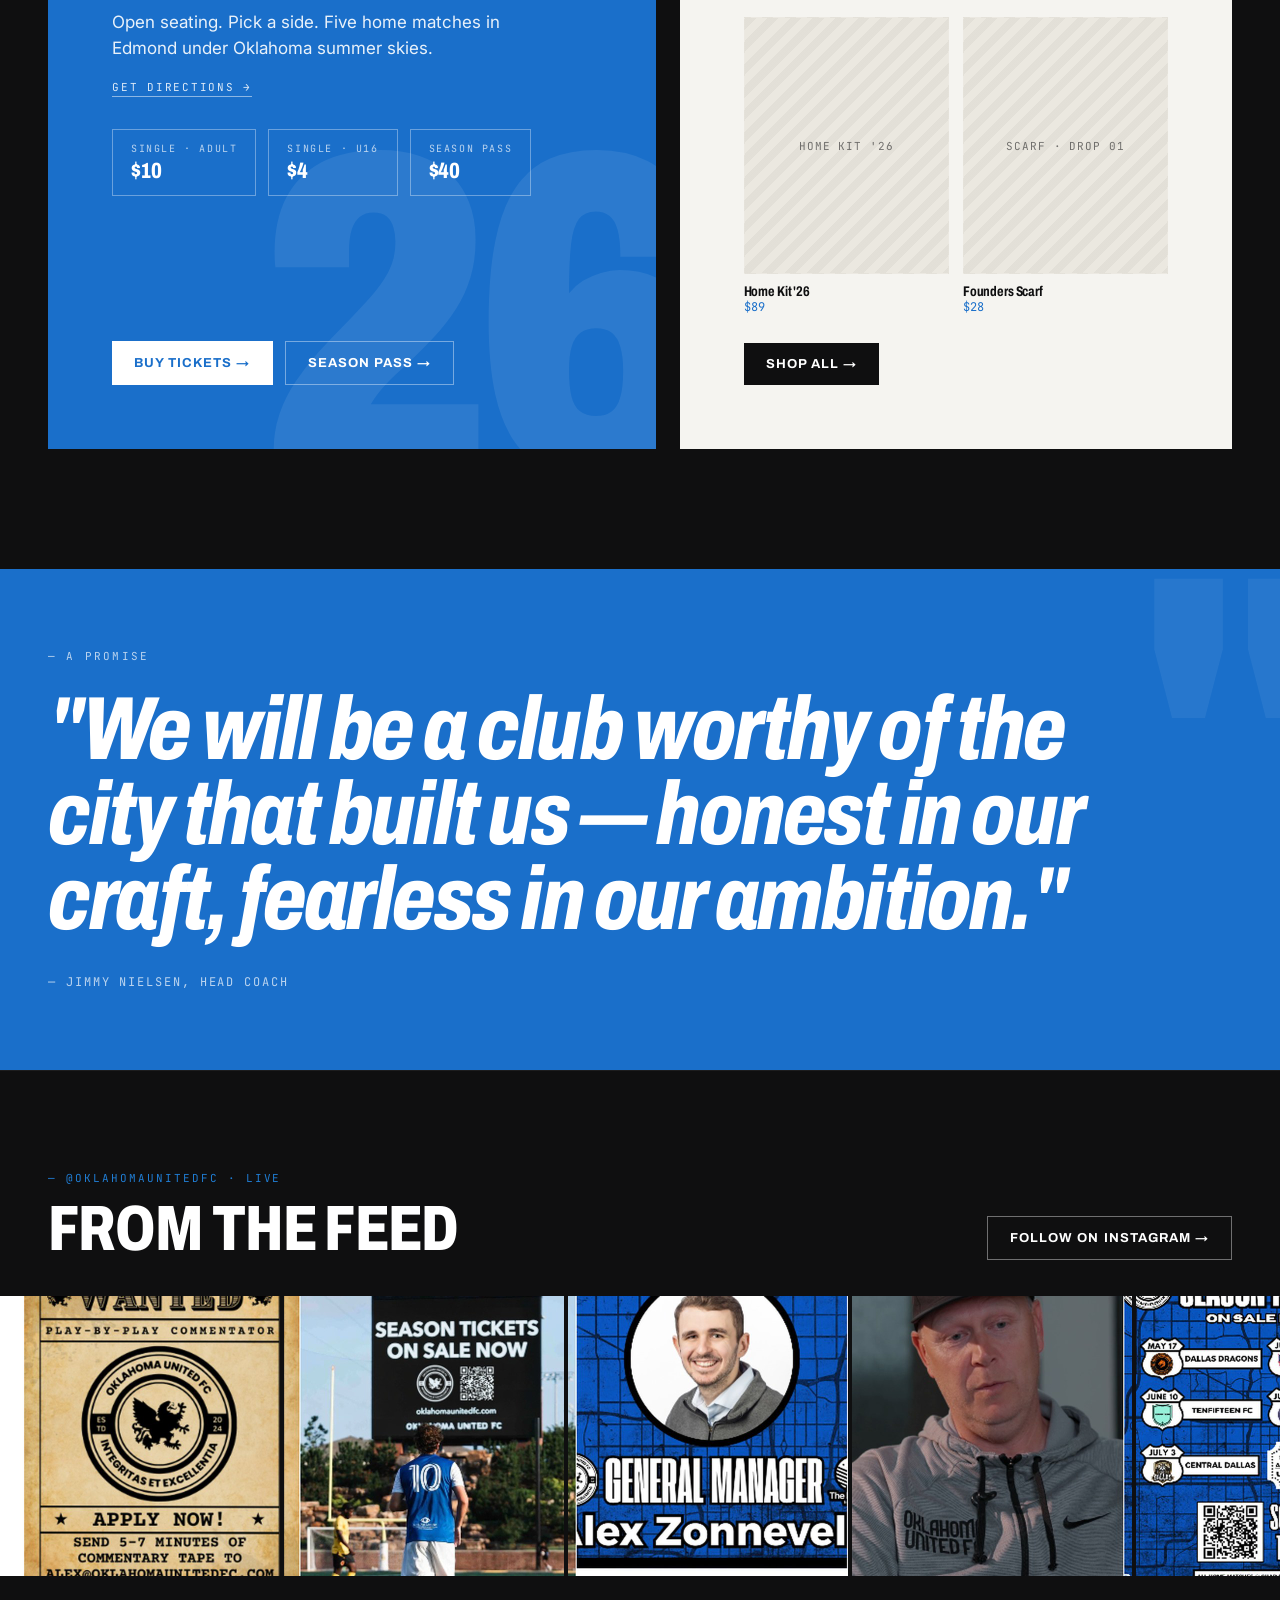
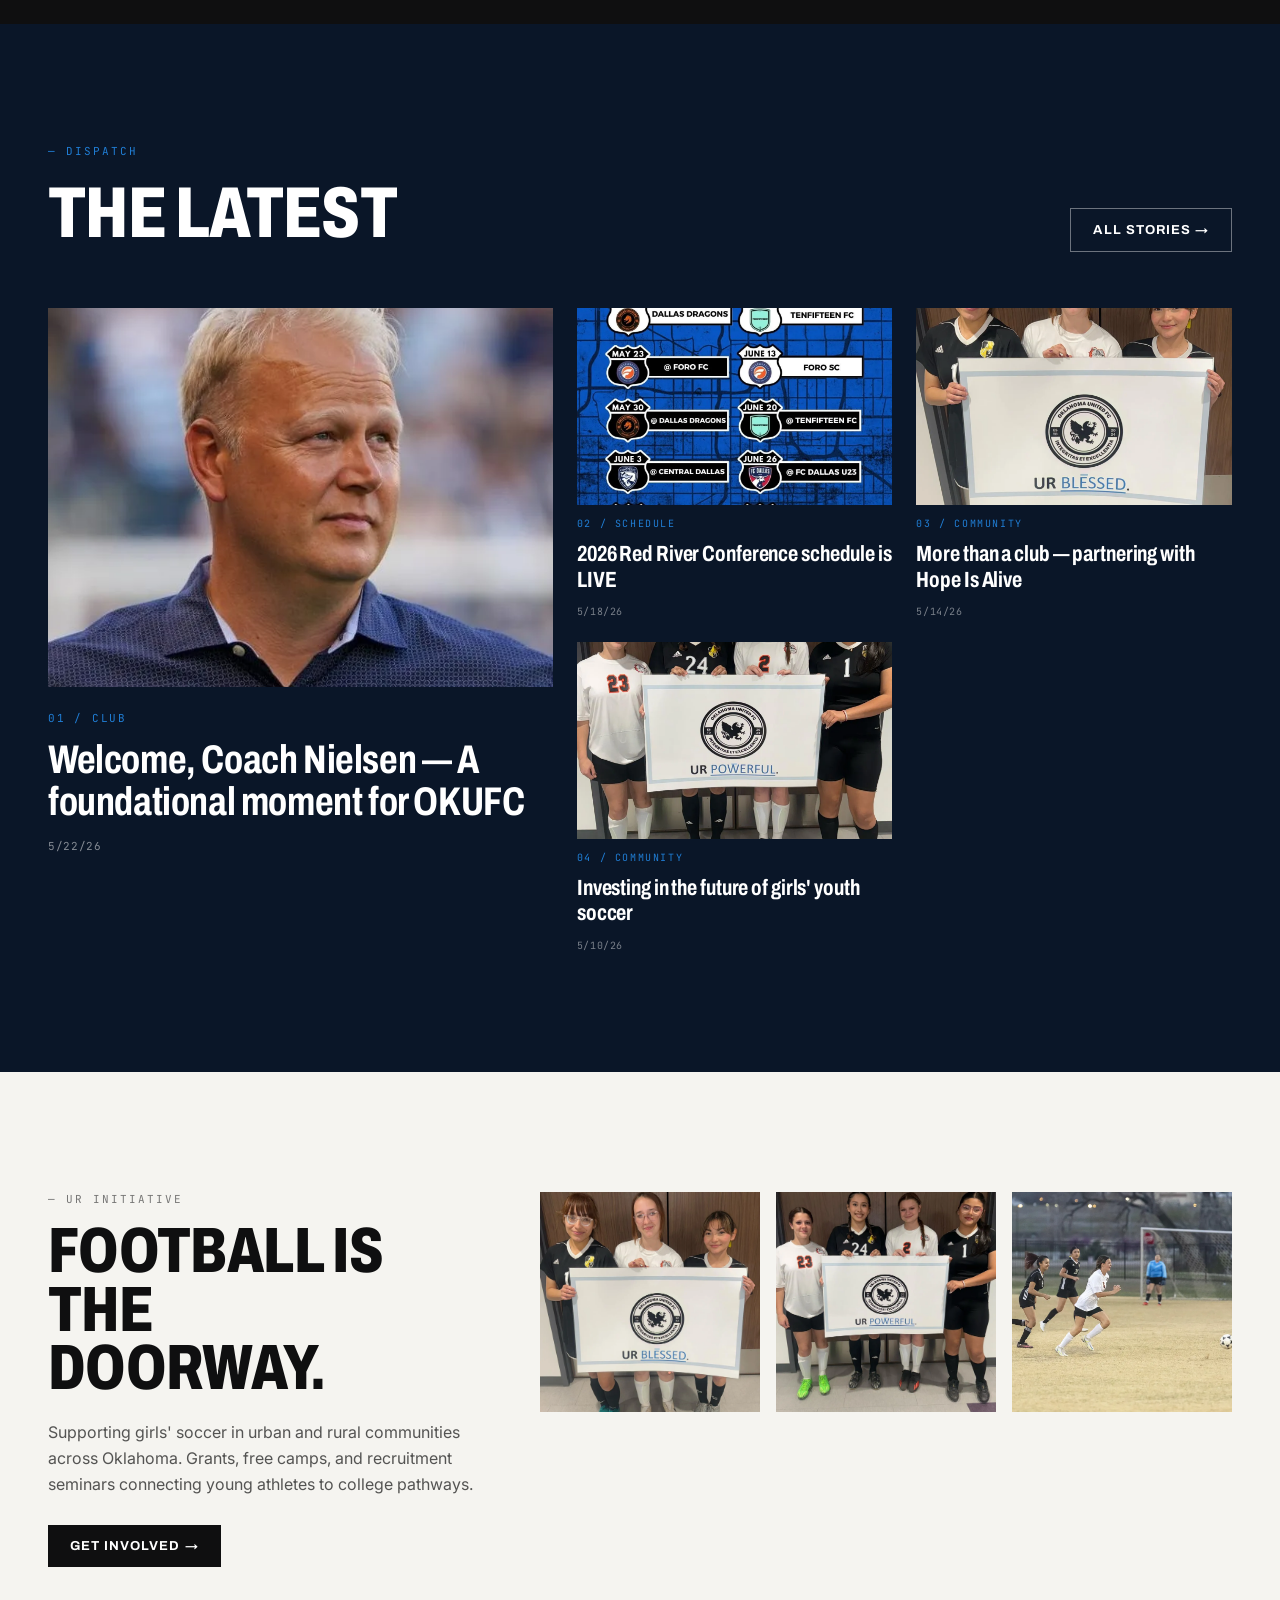
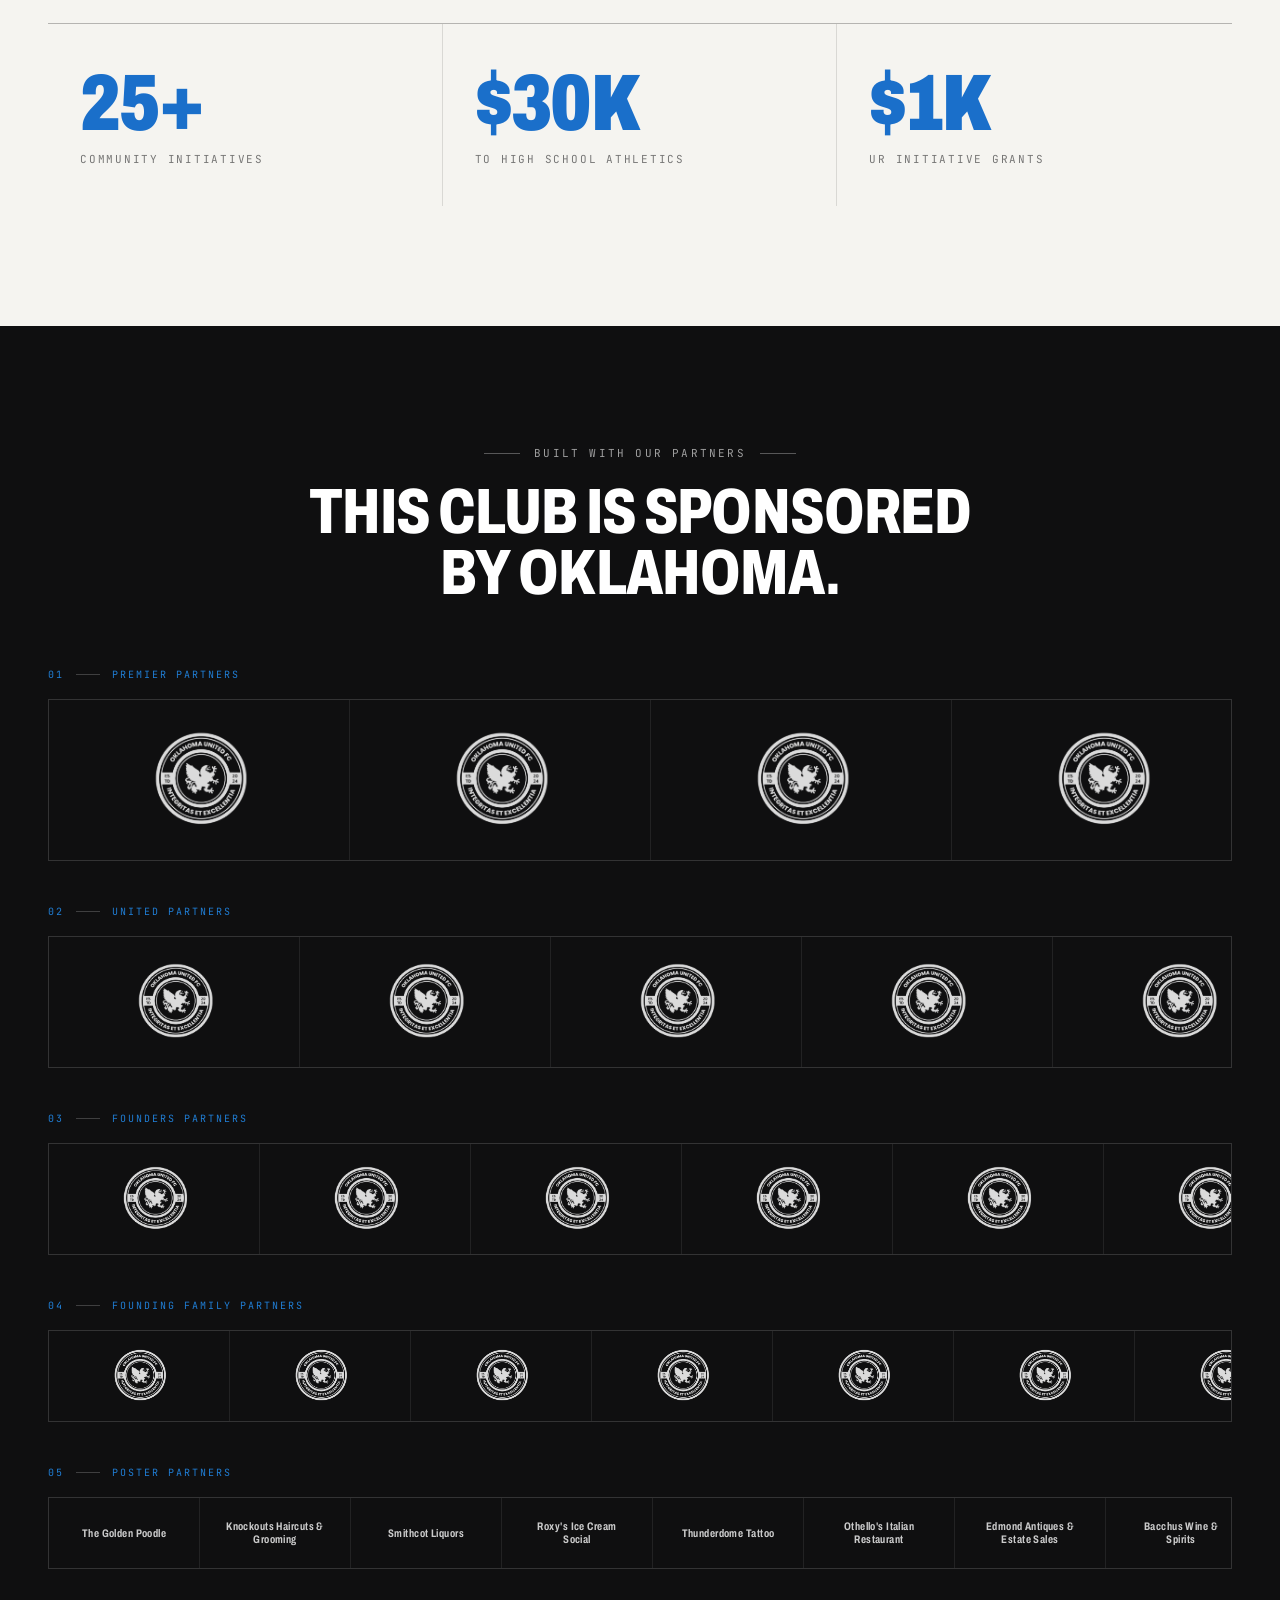
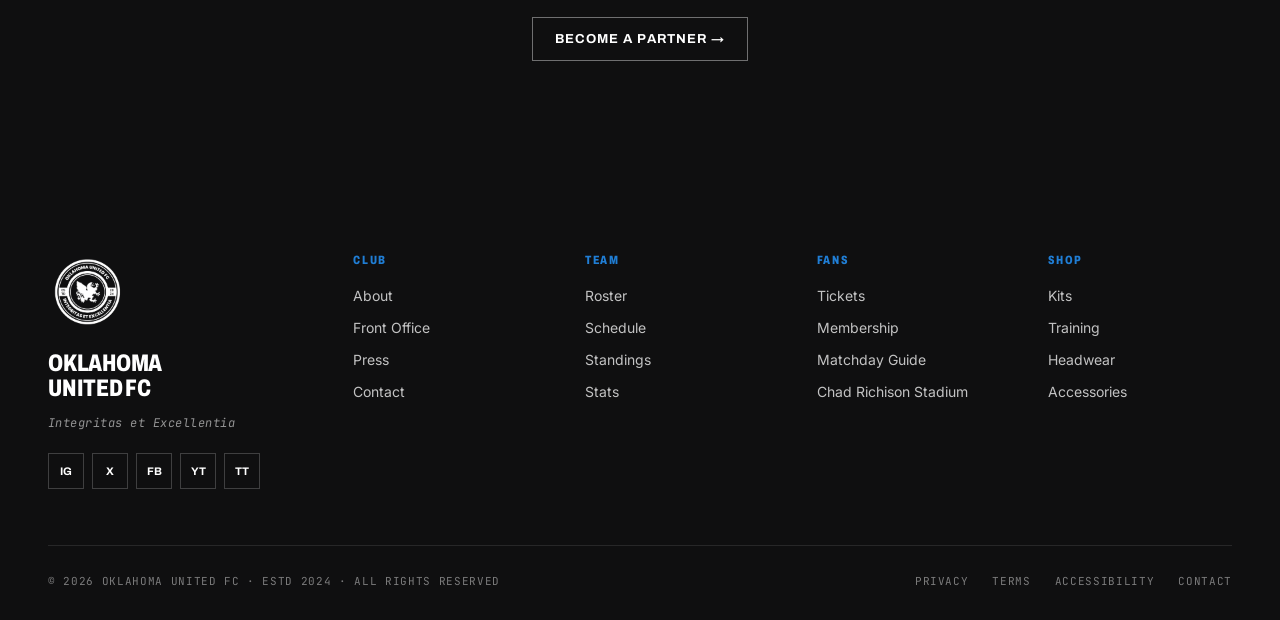
==== commit 3f12309b: "Hero: dial min-height to 760px (half the original 820px reduction) Co-Authored-By: Claude Opus 4.7 (" ====
--- a/index.html
+++ b/index.html
@@ -28,13 +28,13 @@
   <div data-ticker="dark"></div>
 
   <!-- HERO -->
-  <section style="position:relative;background:#000;color:#fff;overflow:hidden;min-height:700px;">
+  <section style="position:relative;background:#000;color:#fff;overflow:hidden;min-height:760px;">
     <img src="assets/hero-main.jpg" alt="Oklahoma United FC" style="position:absolute;inset:0;width:100%;height:100%;object-fit:cover;object-position:center 35%;" onerror="this.style.display='none'" />
     <div style="position:absolute;inset:0;background:linear-gradient(180deg, rgba(10,22,40,0.78) 0%, rgba(10,22,40,0.3) 35%, rgba(10,22,40,0.2) 60%, rgba(0,0,0,0.85) 100%);"></div>
     <div style="position:absolute;inset:0;background:linear-gradient(90deg, rgba(0,0,0,0.6) 0%, transparent 50%);"></div>
     <img class="hero-watermark" src="assets/logo-club-alt.png" alt="" aria-hidden="true" />
 
-    <div style="position:relative;max-width:1440px;margin:0 auto;padding:60px 48px 0;min-height:700px;display:flex;flex-direction:column;justify-content:space-between;">
+    <div style="position:relative;max-width:1440px;margin:0 auto;padding:60px 48px 0;min-height:760px;display:flex;flex-direction:column;justify-content:space-between;">
       <div>
         <div class="font-mono" style="font-size:11px;letter-spacing:0.2em;text-transform:uppercase;color:rgba(255,255,255,0.7);margin-bottom:36px;display:flex;gap:16px;align-items:center;flex-wrap:wrap;">
           <span>EST 2024</span>
--- a/styles/oufc.css
+++ b/styles/oufc.css
@@ -319,8 +319,8 @@
   section[style*="padding:72px"]  { padding-top: 48px !important; padding-bottom: 48px !important; }
 
   /* Hero on home — shrink min-height + inner padding */
-  section[style*="min-height:700px"] { min-height: 520px !important; }
-  div[style*="padding:60px 48px 0"] { padding: 36px 20px 0 !important; min-height: 520px !important; }
+  section[style*="min-height:760px"] { min-height: 540px !important; }
+  div[style*="padding:60px 48px 0"] { padding: 36px 20px 0 !important; min-height: 540px !important; }
 
   /* Ticker: scroll horizontally instead of clipping */
   [style*="display:flex;flex:1;overflow:hidden"] {
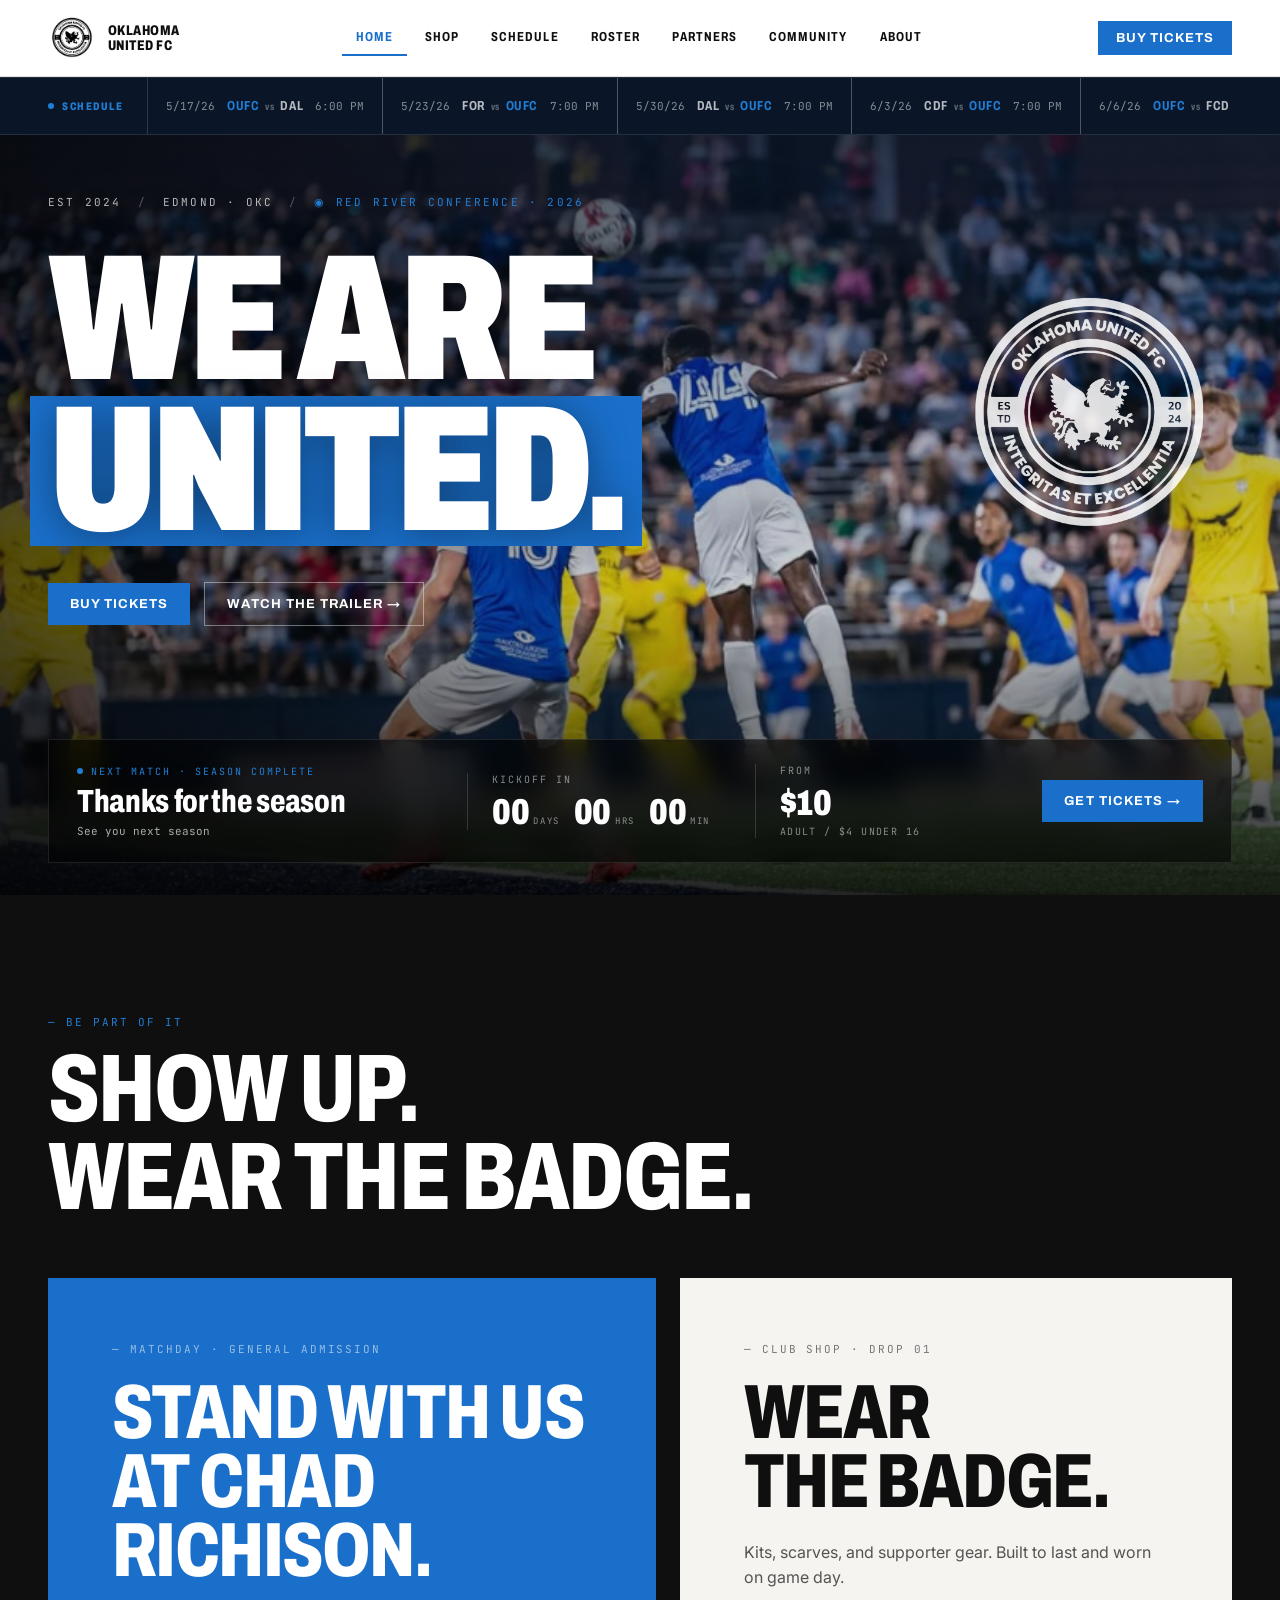
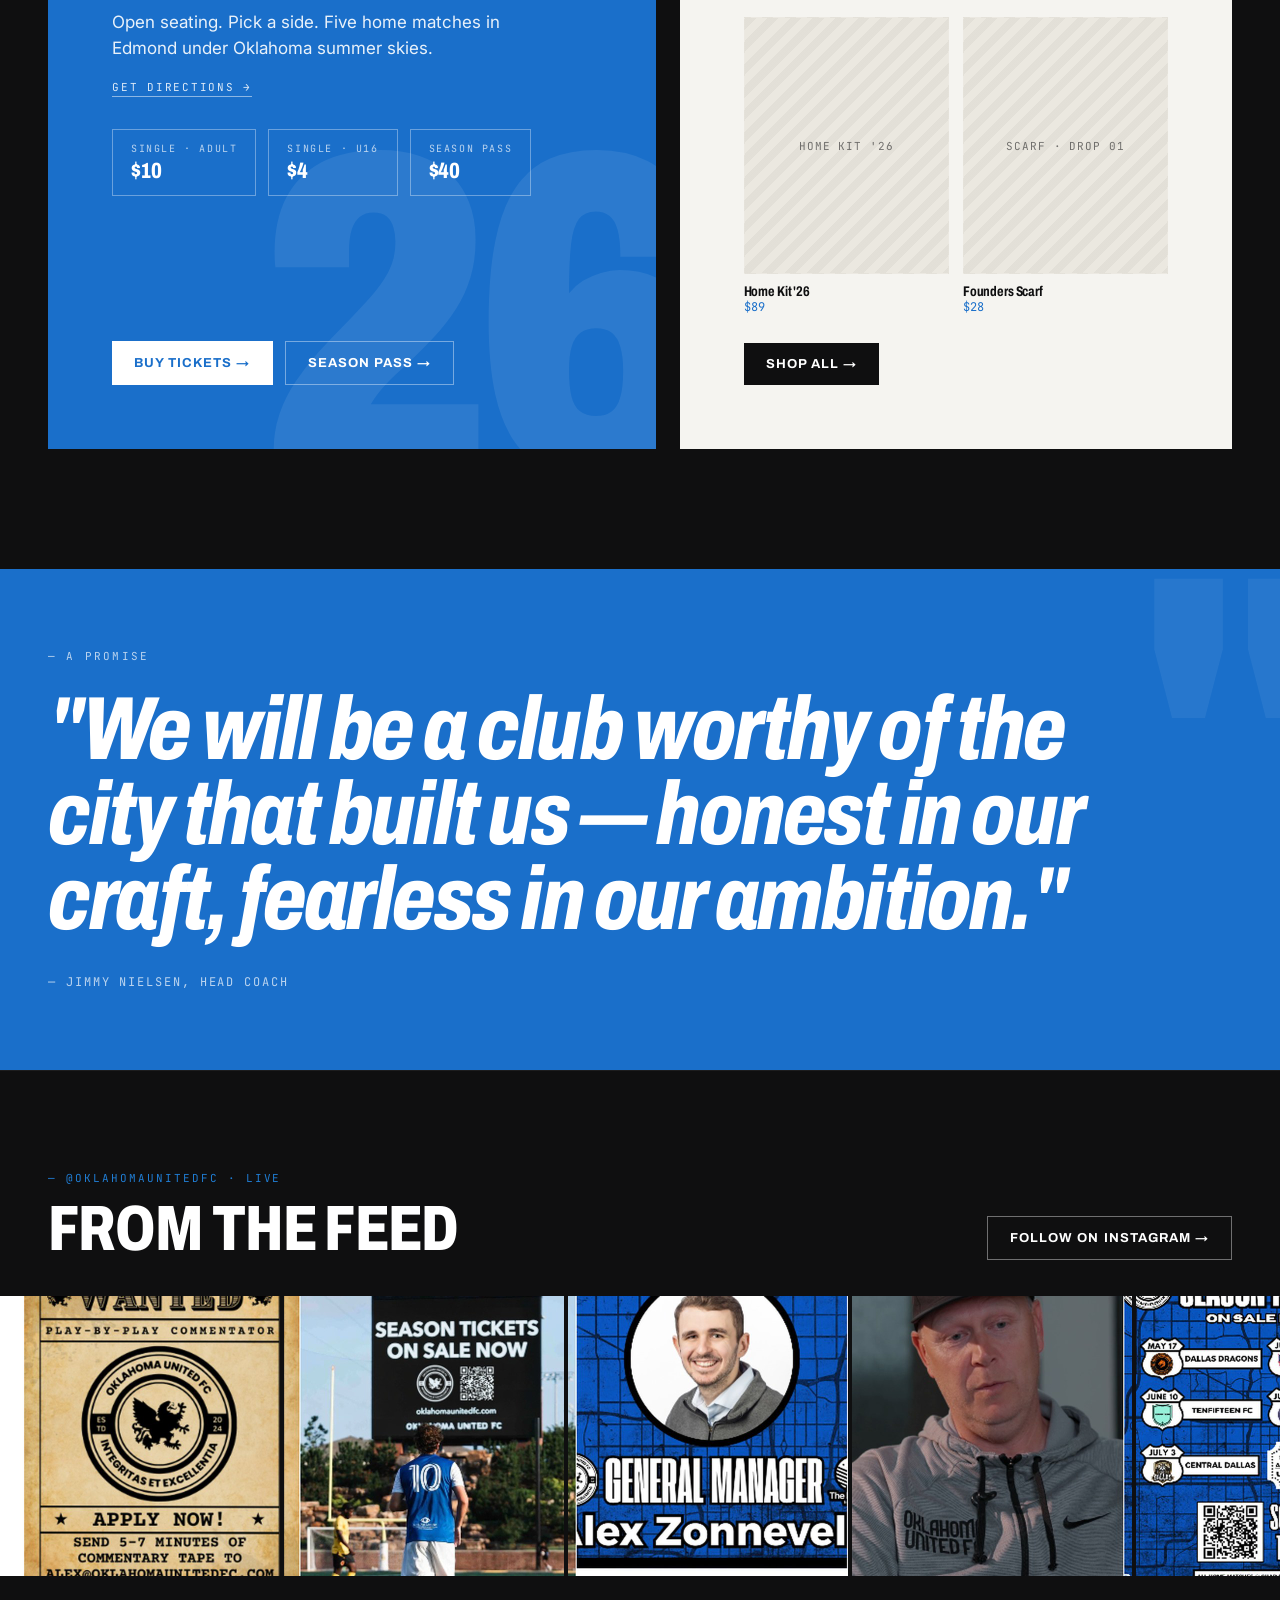
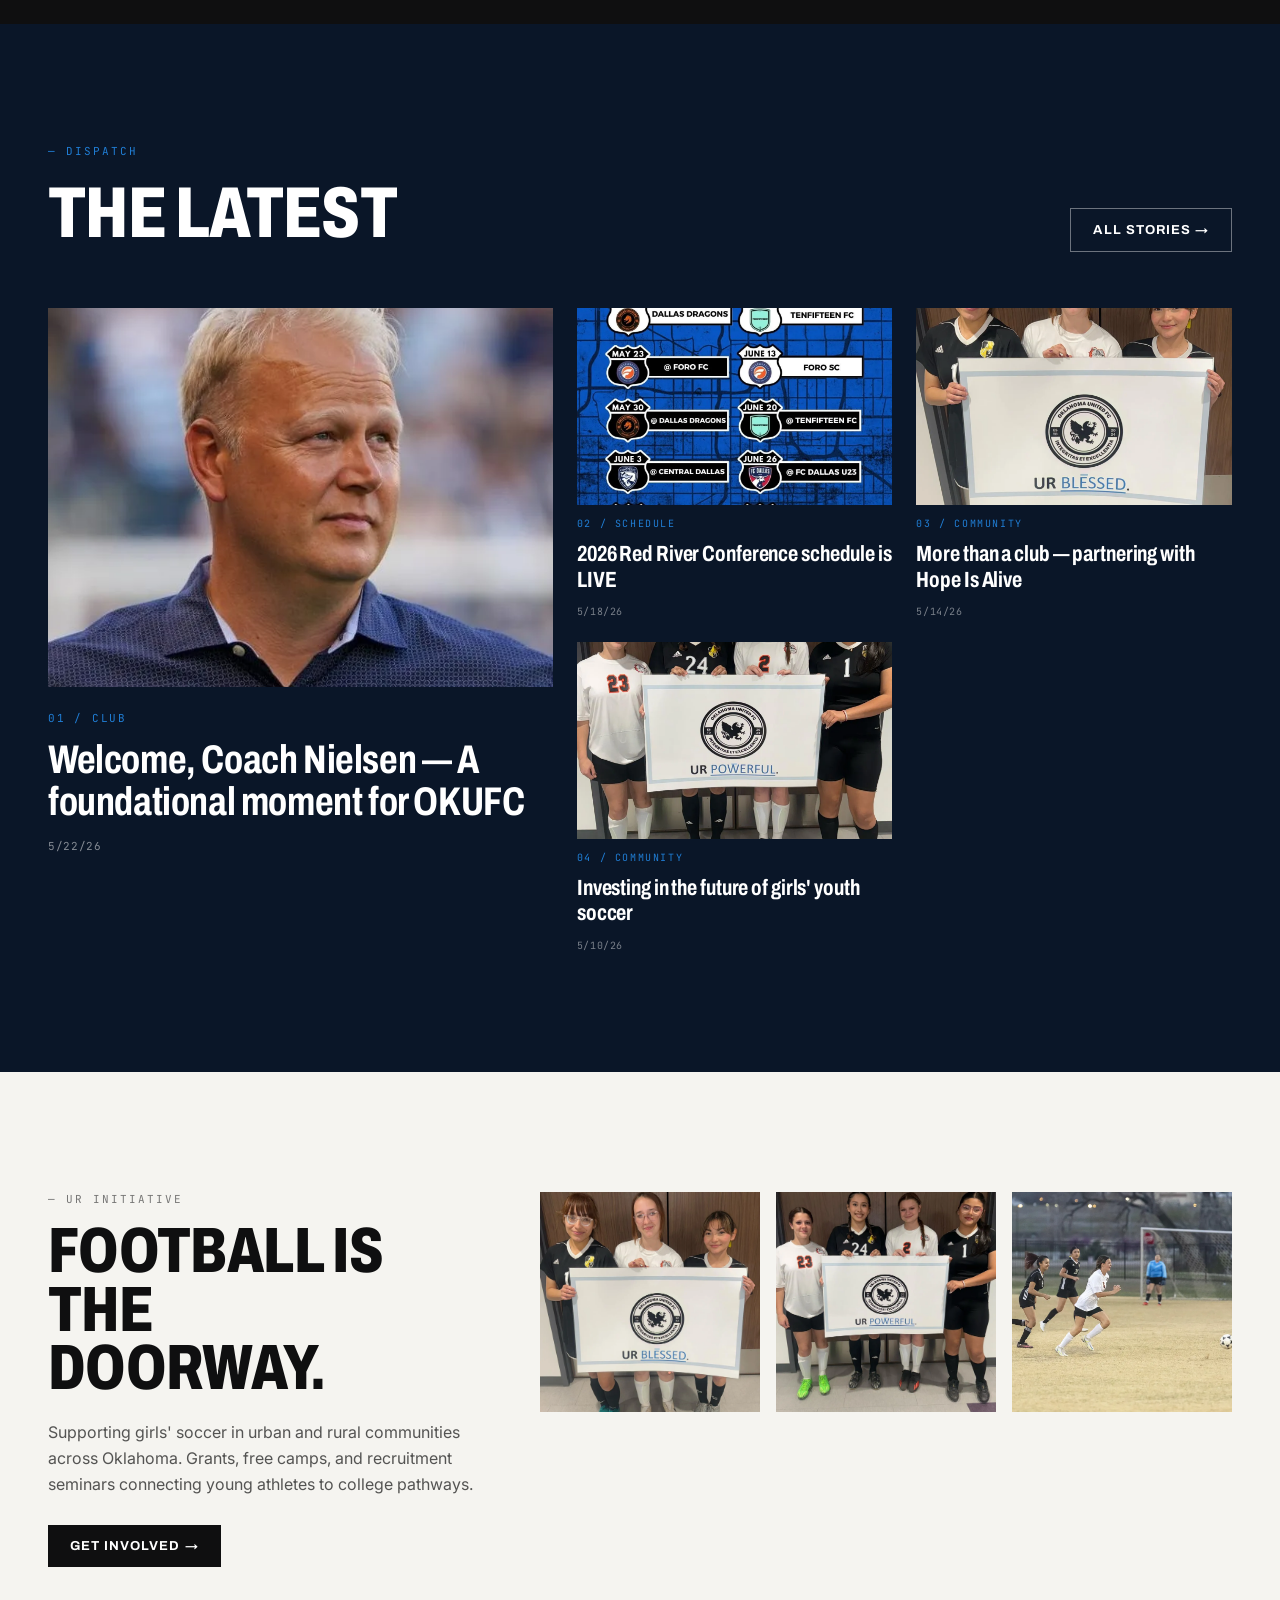
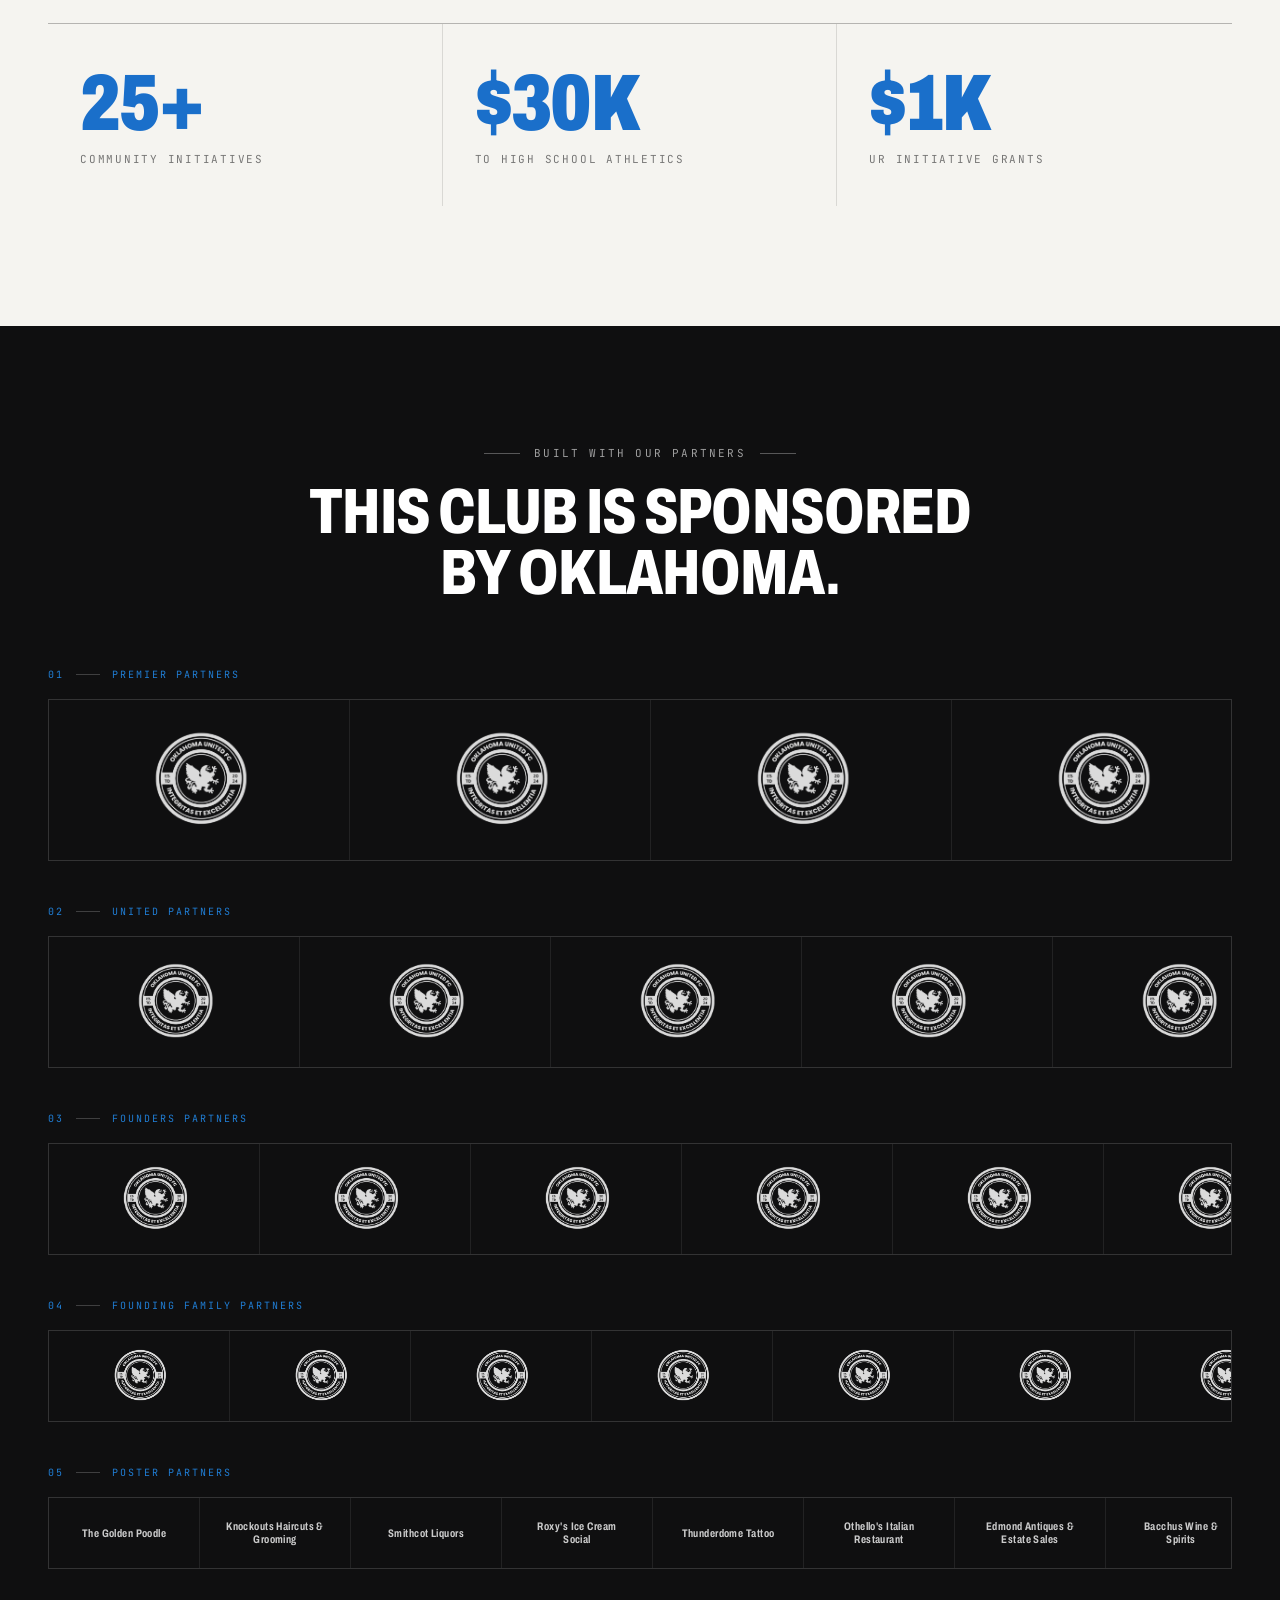
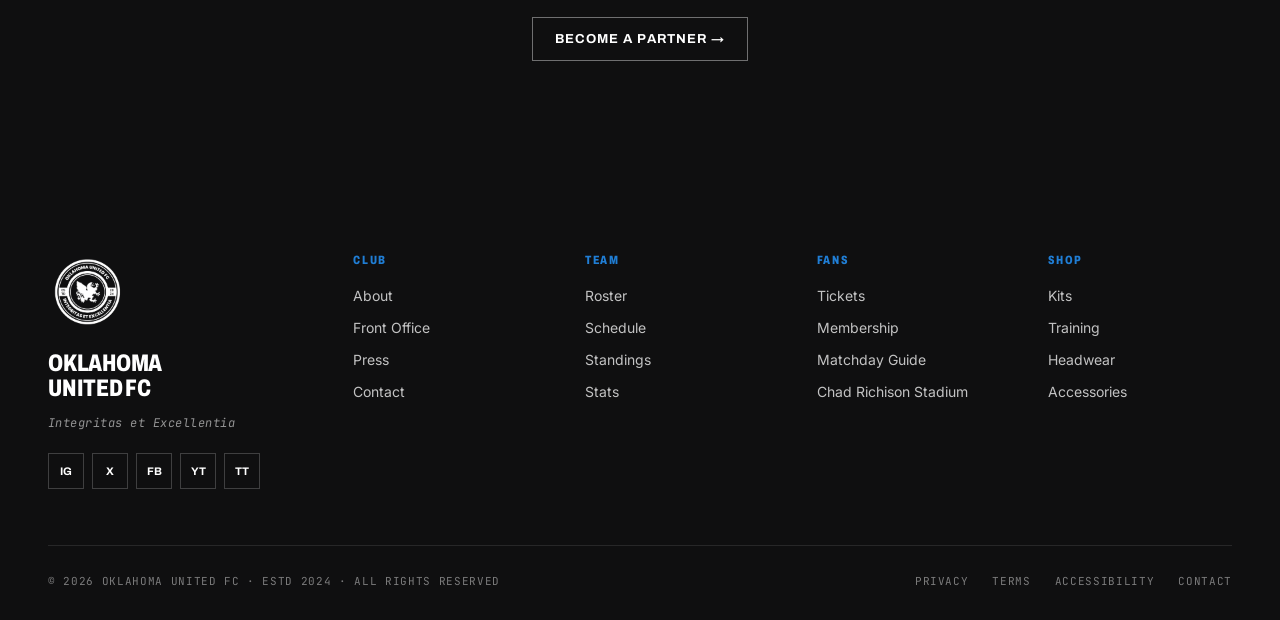
==== commit 1605b5e3: "Home hero: shift image focal point 10% down (35% → 45%)" ====
--- a/index.html
+++ b/index.html
@@ -29,7 +29,7 @@
 
   <!-- HERO -->
   <section style="position:relative;background:#000;color:#fff;overflow:hidden;min-height:760px;">
-    <img src="assets/hero-main.jpg" alt="Oklahoma United FC" style="position:absolute;inset:0;width:100%;height:100%;object-fit:cover;object-position:center 35%;" onerror="this.style.display='none'" />
+    <img src="assets/hero-main.jpg" alt="Oklahoma United FC" style="position:absolute;inset:0;width:100%;height:100%;object-fit:cover;object-position:center 45%;" onerror="this.style.display='none'" />
     <div style="position:absolute;inset:0;background:linear-gradient(180deg, rgba(10,22,40,0.78) 0%, rgba(10,22,40,0.3) 35%, rgba(10,22,40,0.2) 60%, rgba(0,0,0,0.85) 100%);"></div>
     <div style="position:absolute;inset:0;background:linear-gradient(90deg, rgba(0,0,0,0.6) 0%, transparent 50%);"></div>
     <img class="hero-watermark" src="assets/logo-club-alt.png" alt="" aria-hidden="true" />
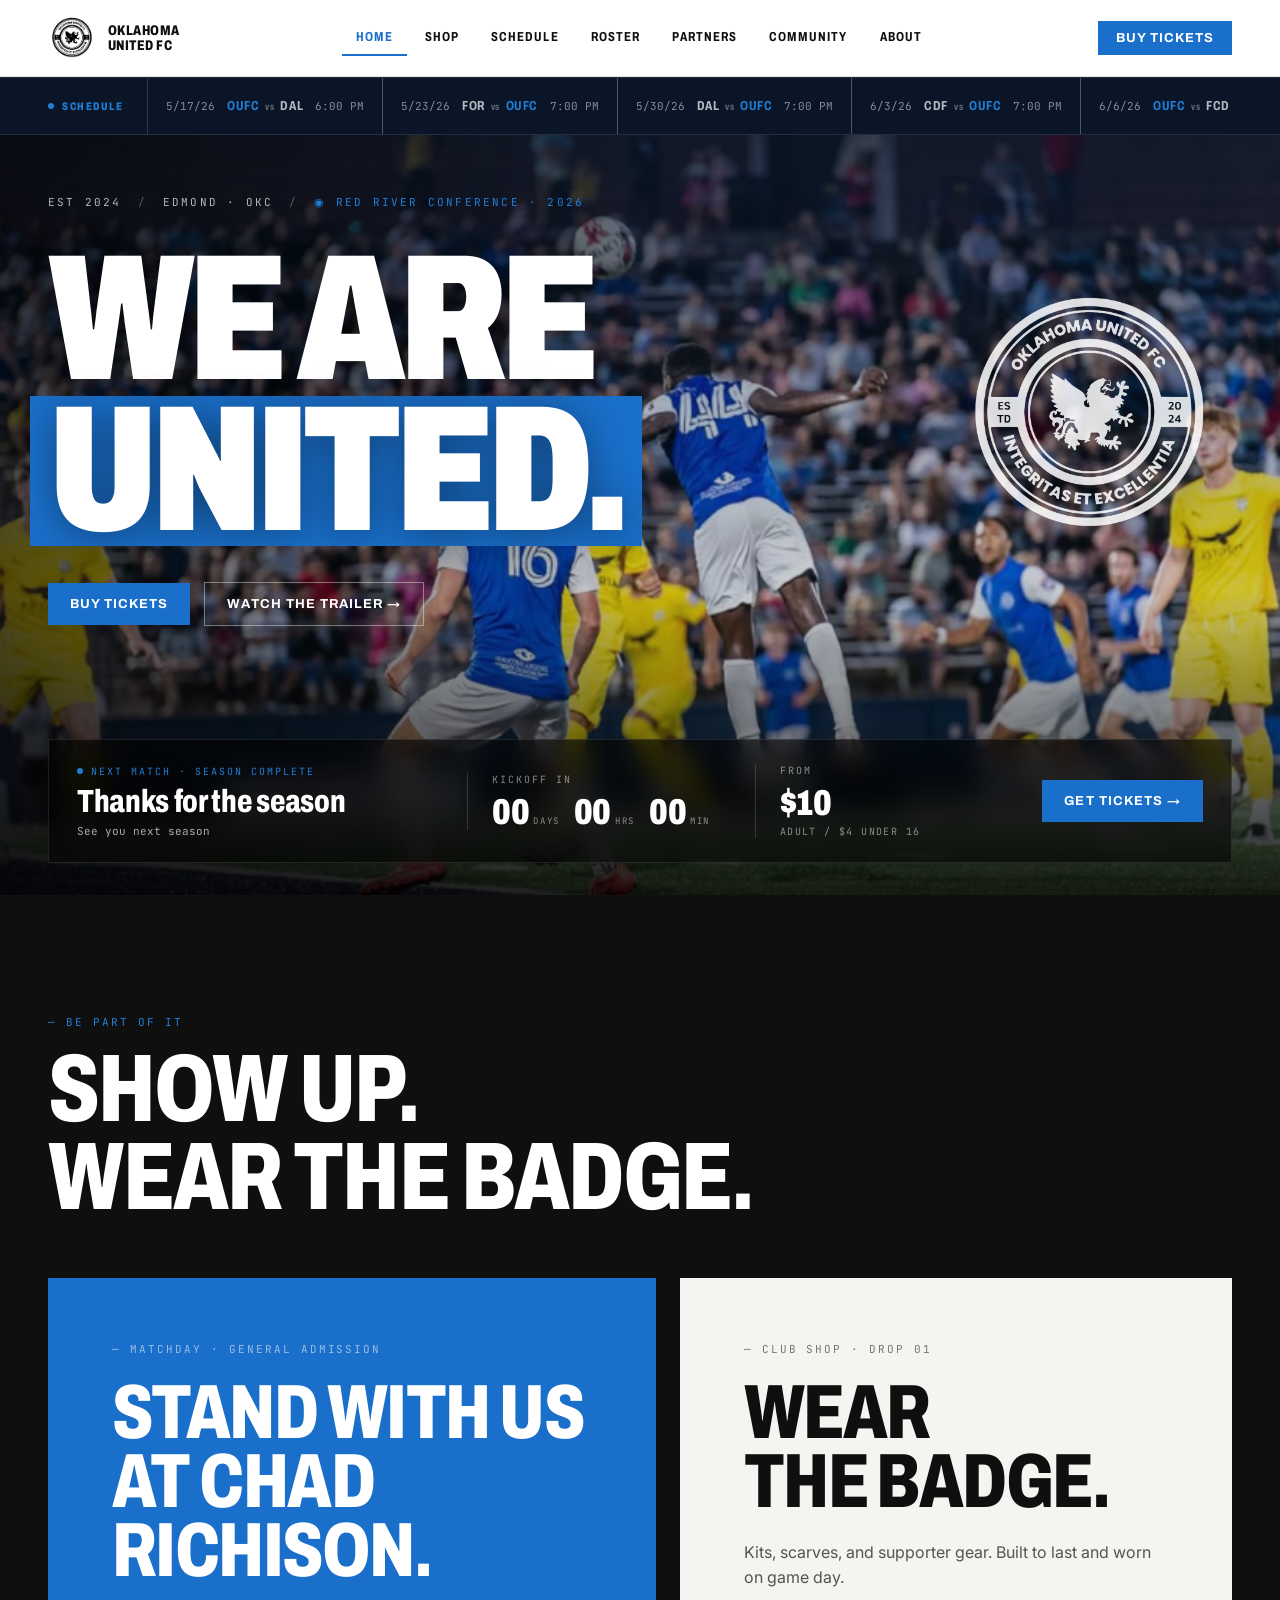
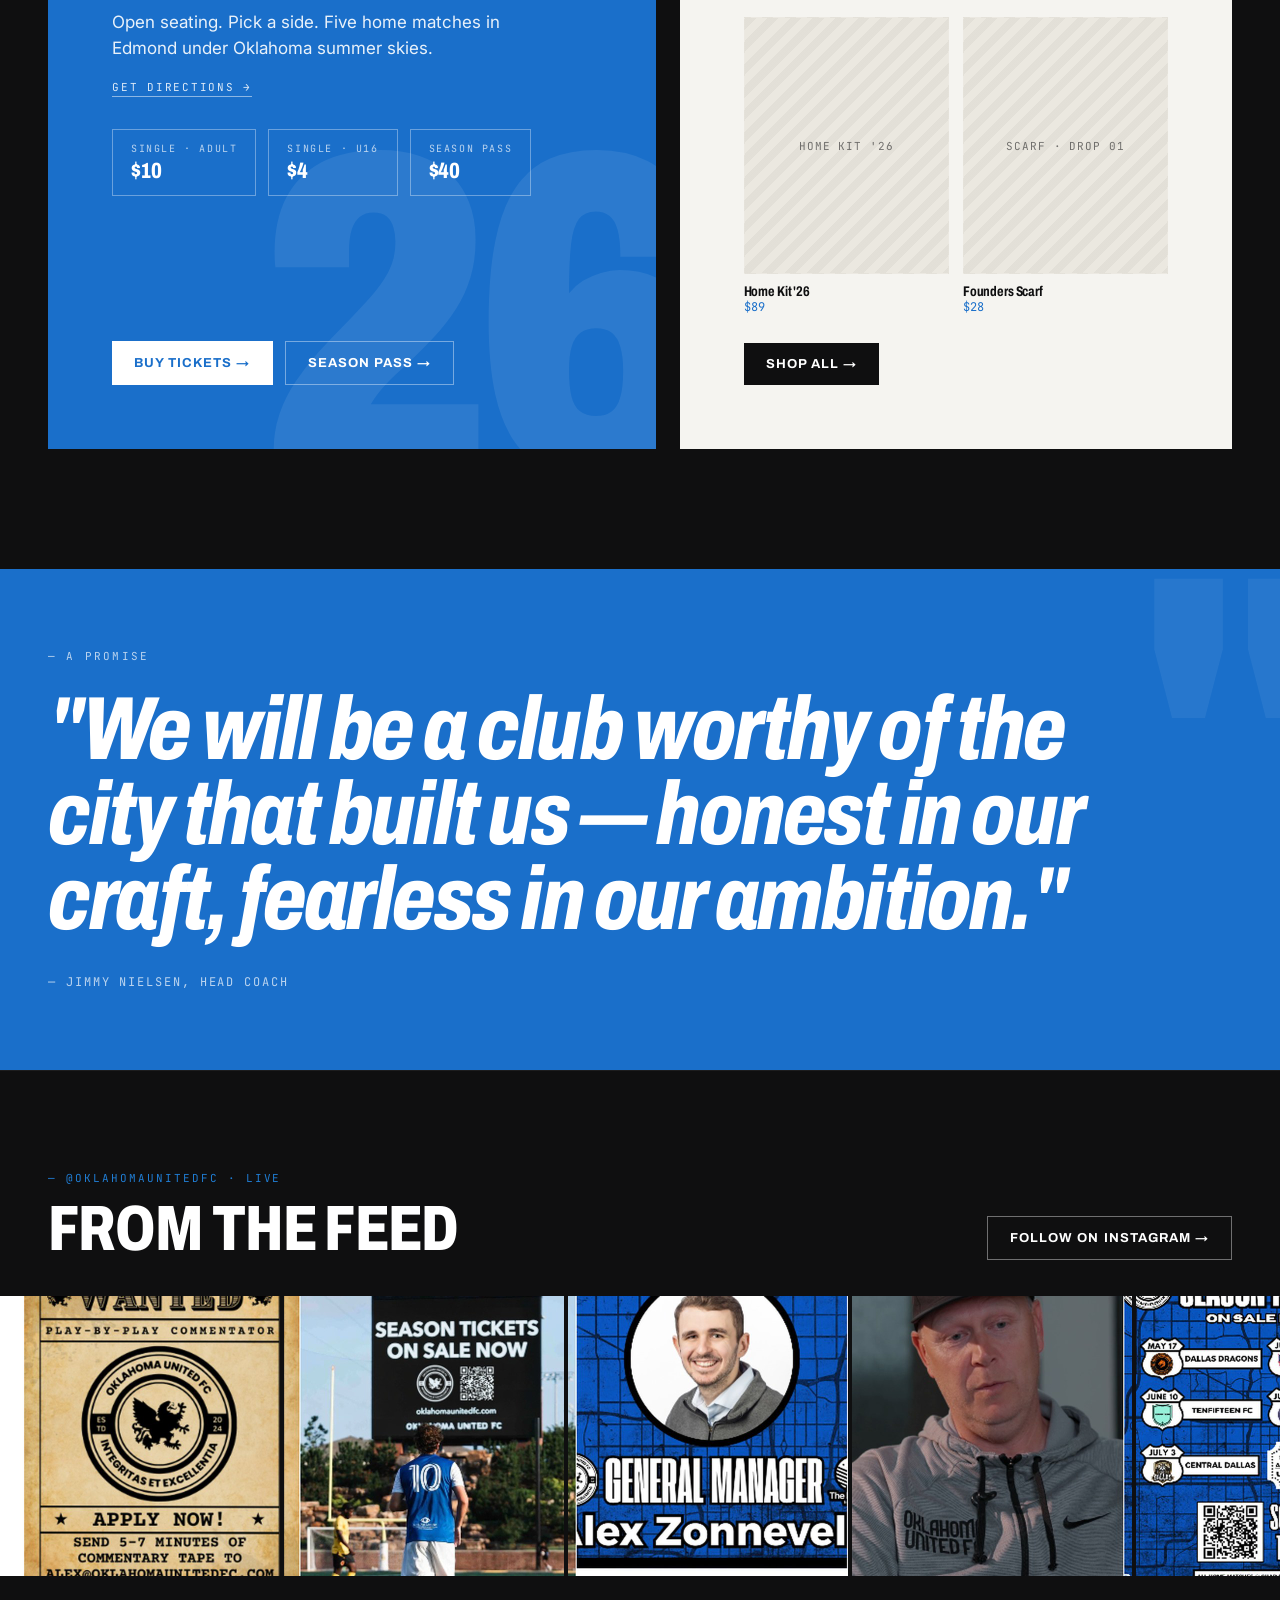
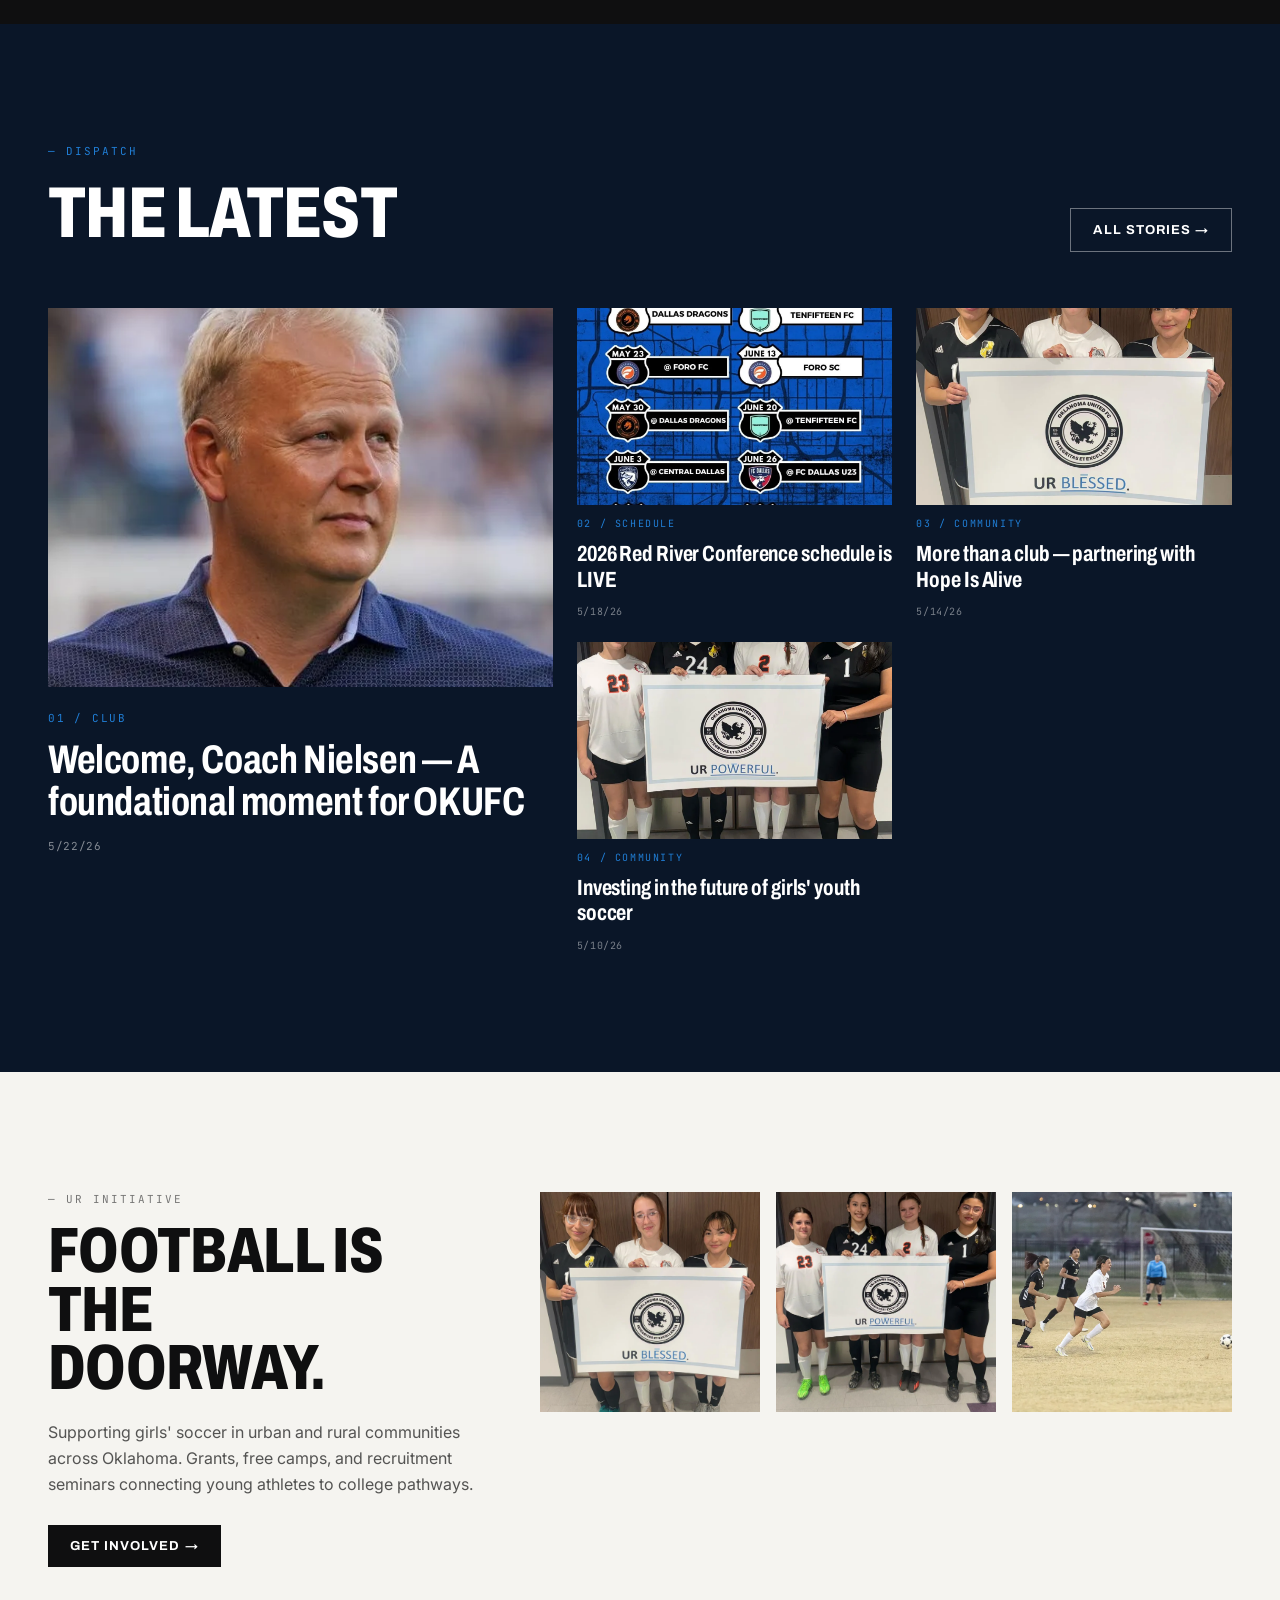
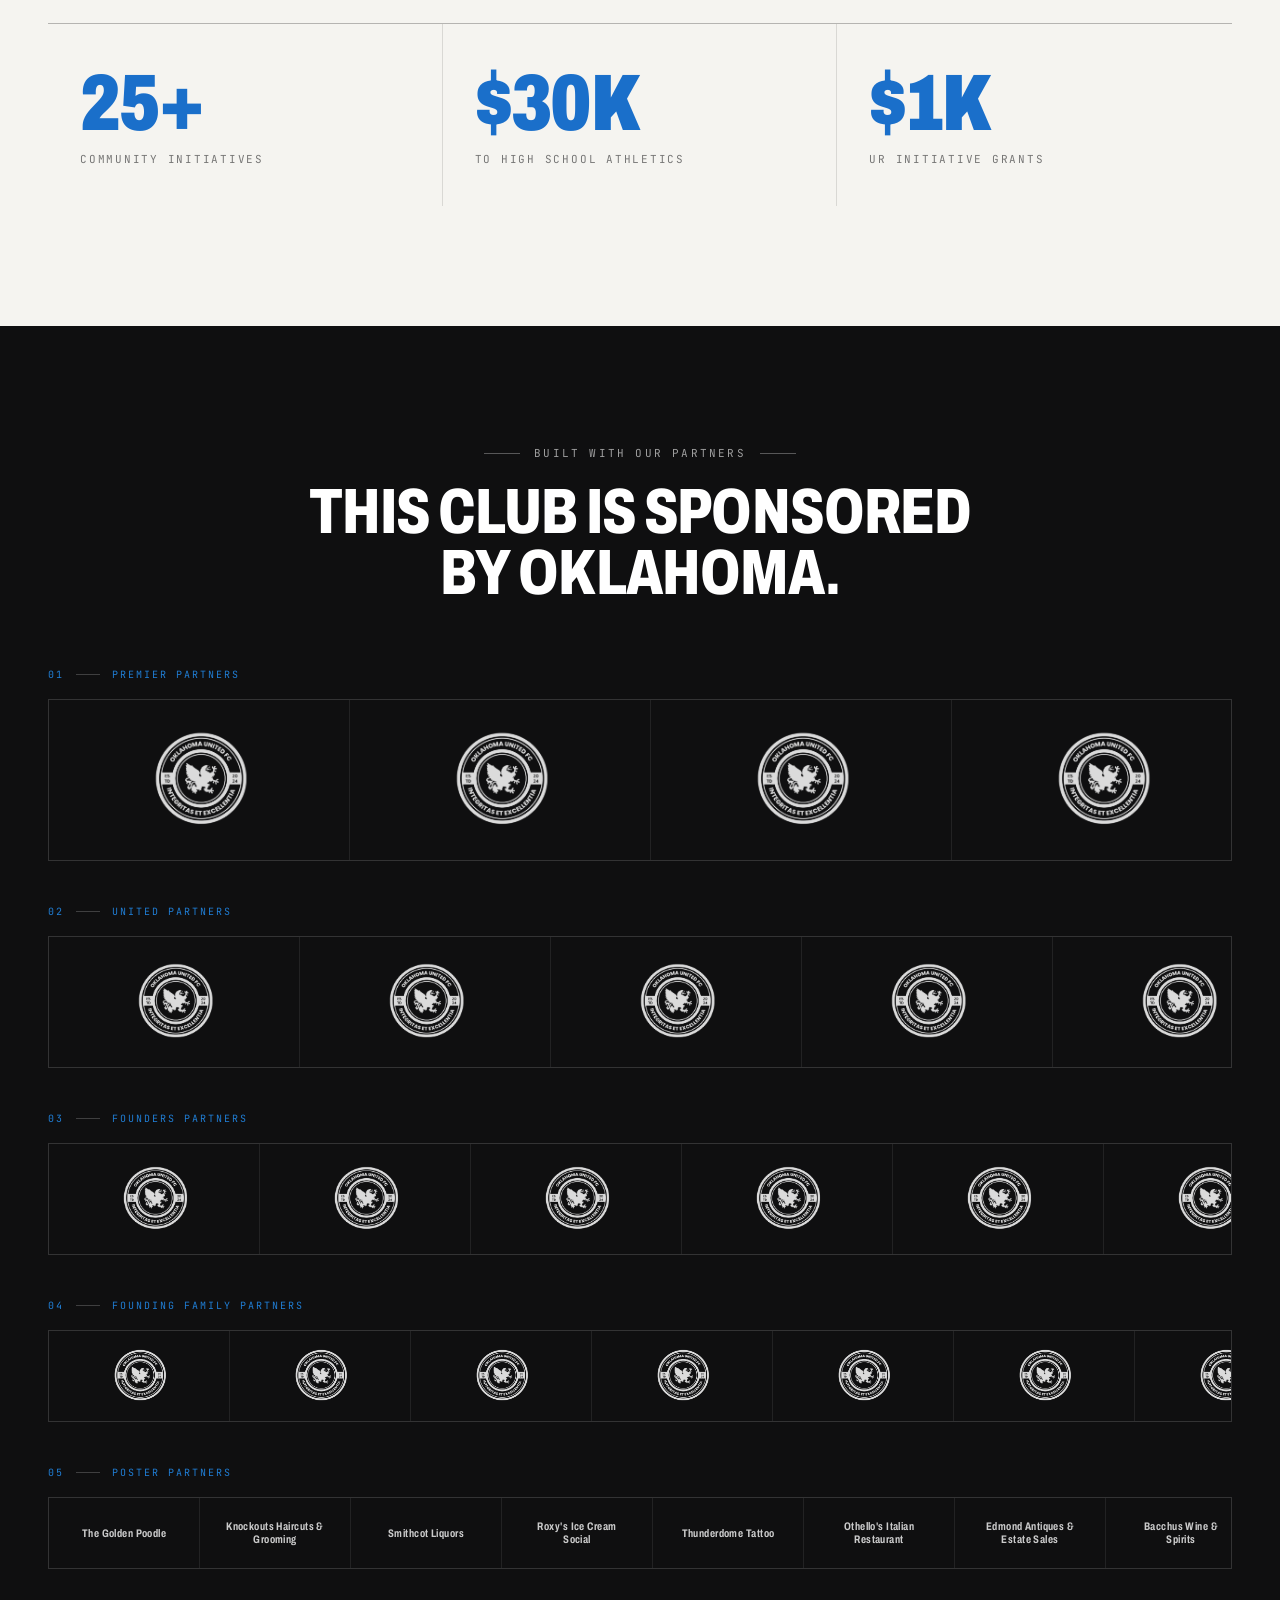
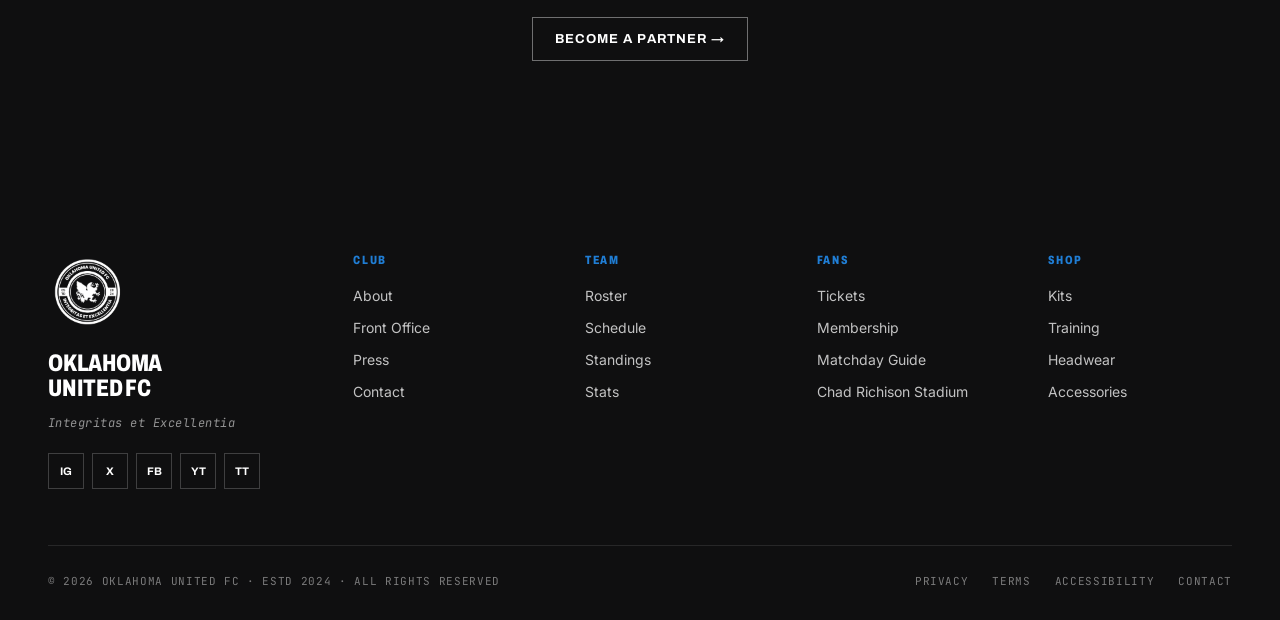
==== commit 5fa916d6: "Home hero: re-center image at 40% 25% (up and slightly right)" ====
--- a/index.html
+++ b/index.html
@@ -29,7 +29,7 @@
 
   <!-- HERO -->
   <section style="position:relative;background:#000;color:#fff;overflow:hidden;min-height:760px;">
-    <img src="assets/hero-main.jpg" alt="Oklahoma United FC" style="position:absolute;inset:0;width:100%;height:100%;object-fit:cover;object-position:center 45%;" onerror="this.style.display='none'" />
+    <img src="assets/hero-main.jpg" alt="Oklahoma United FC" style="position:absolute;inset:0;width:100%;height:100%;object-fit:cover;object-position:40% 25%;" onerror="this.style.display='none'" />
     <div style="position:absolute;inset:0;background:linear-gradient(180deg, rgba(10,22,40,0.78) 0%, rgba(10,22,40,0.3) 35%, rgba(10,22,40,0.2) 60%, rgba(0,0,0,0.85) 100%);"></div>
     <div style="position:absolute;inset:0;background:linear-gradient(90deg, rgba(0,0,0,0.6) 0%, transparent 50%);"></div>
     <img class="hero-watermark" src="assets/logo-club-alt.png" alt="" aria-hidden="true" />
